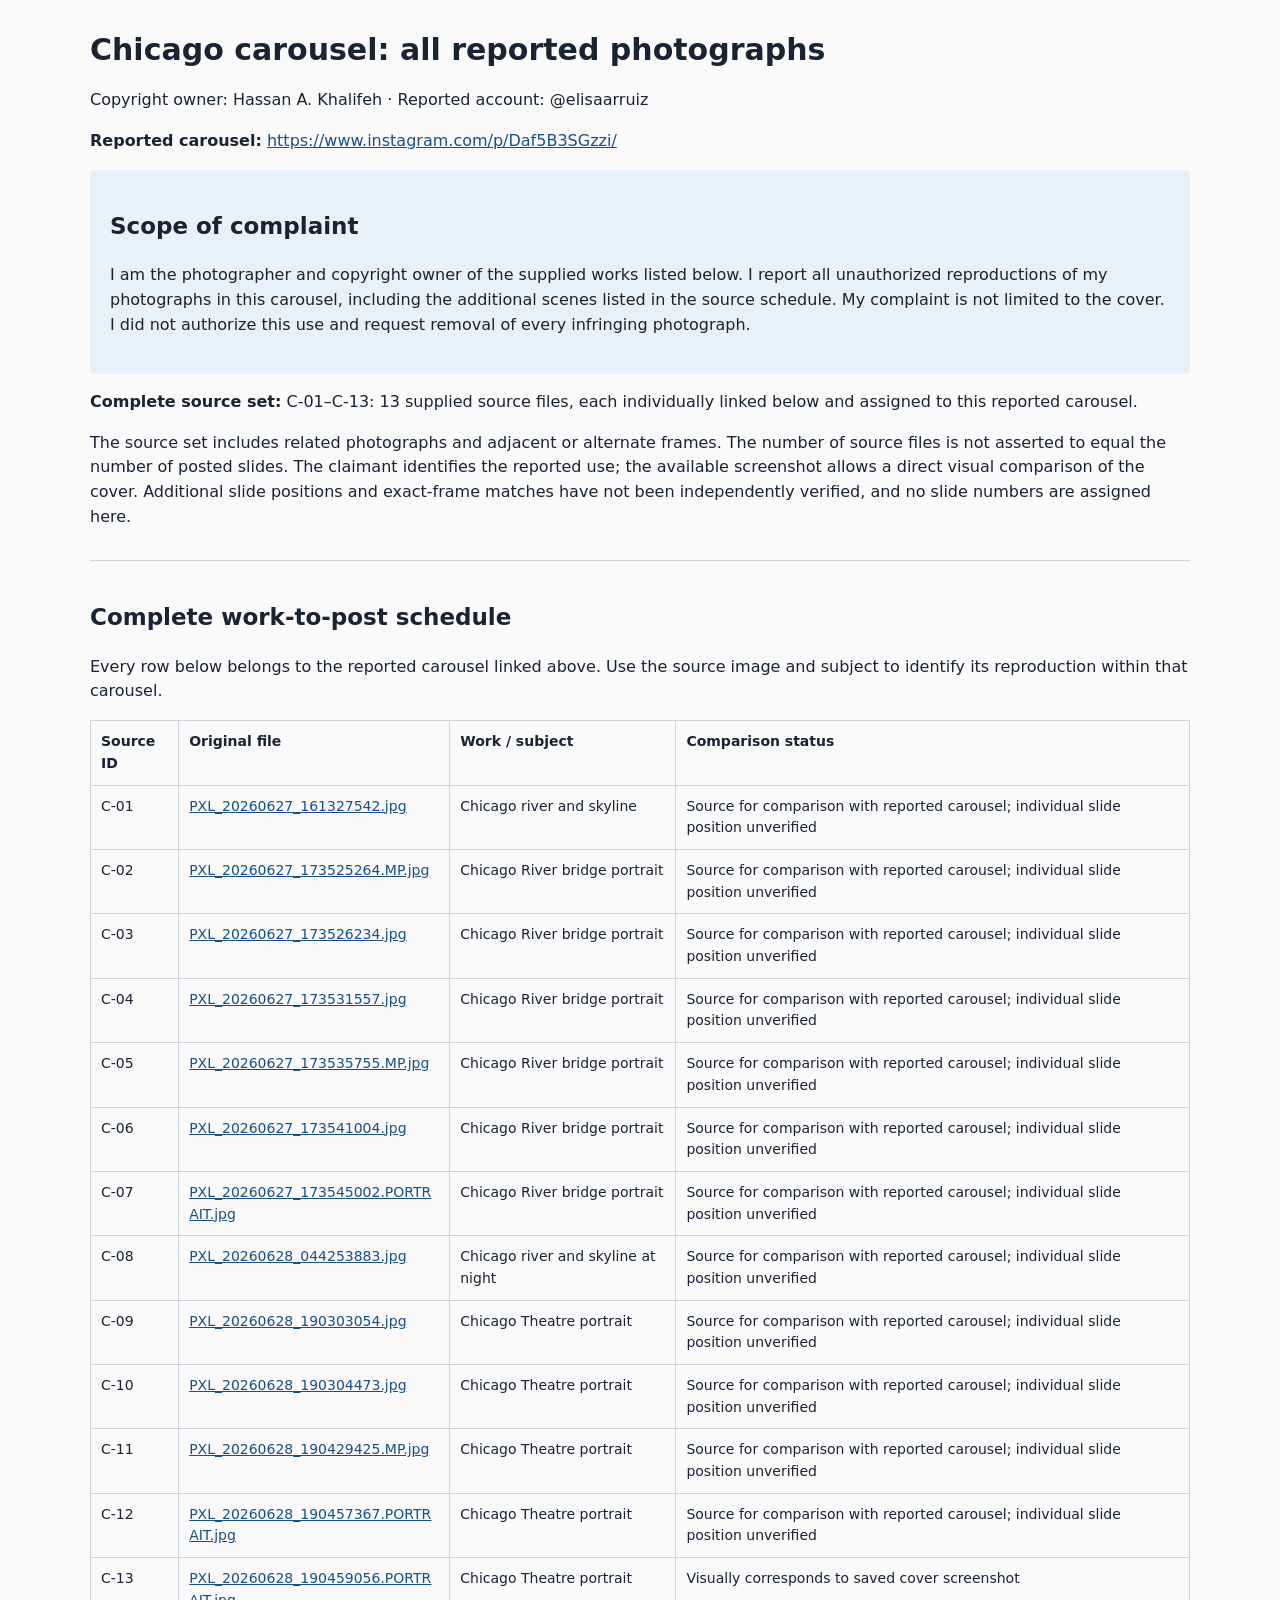
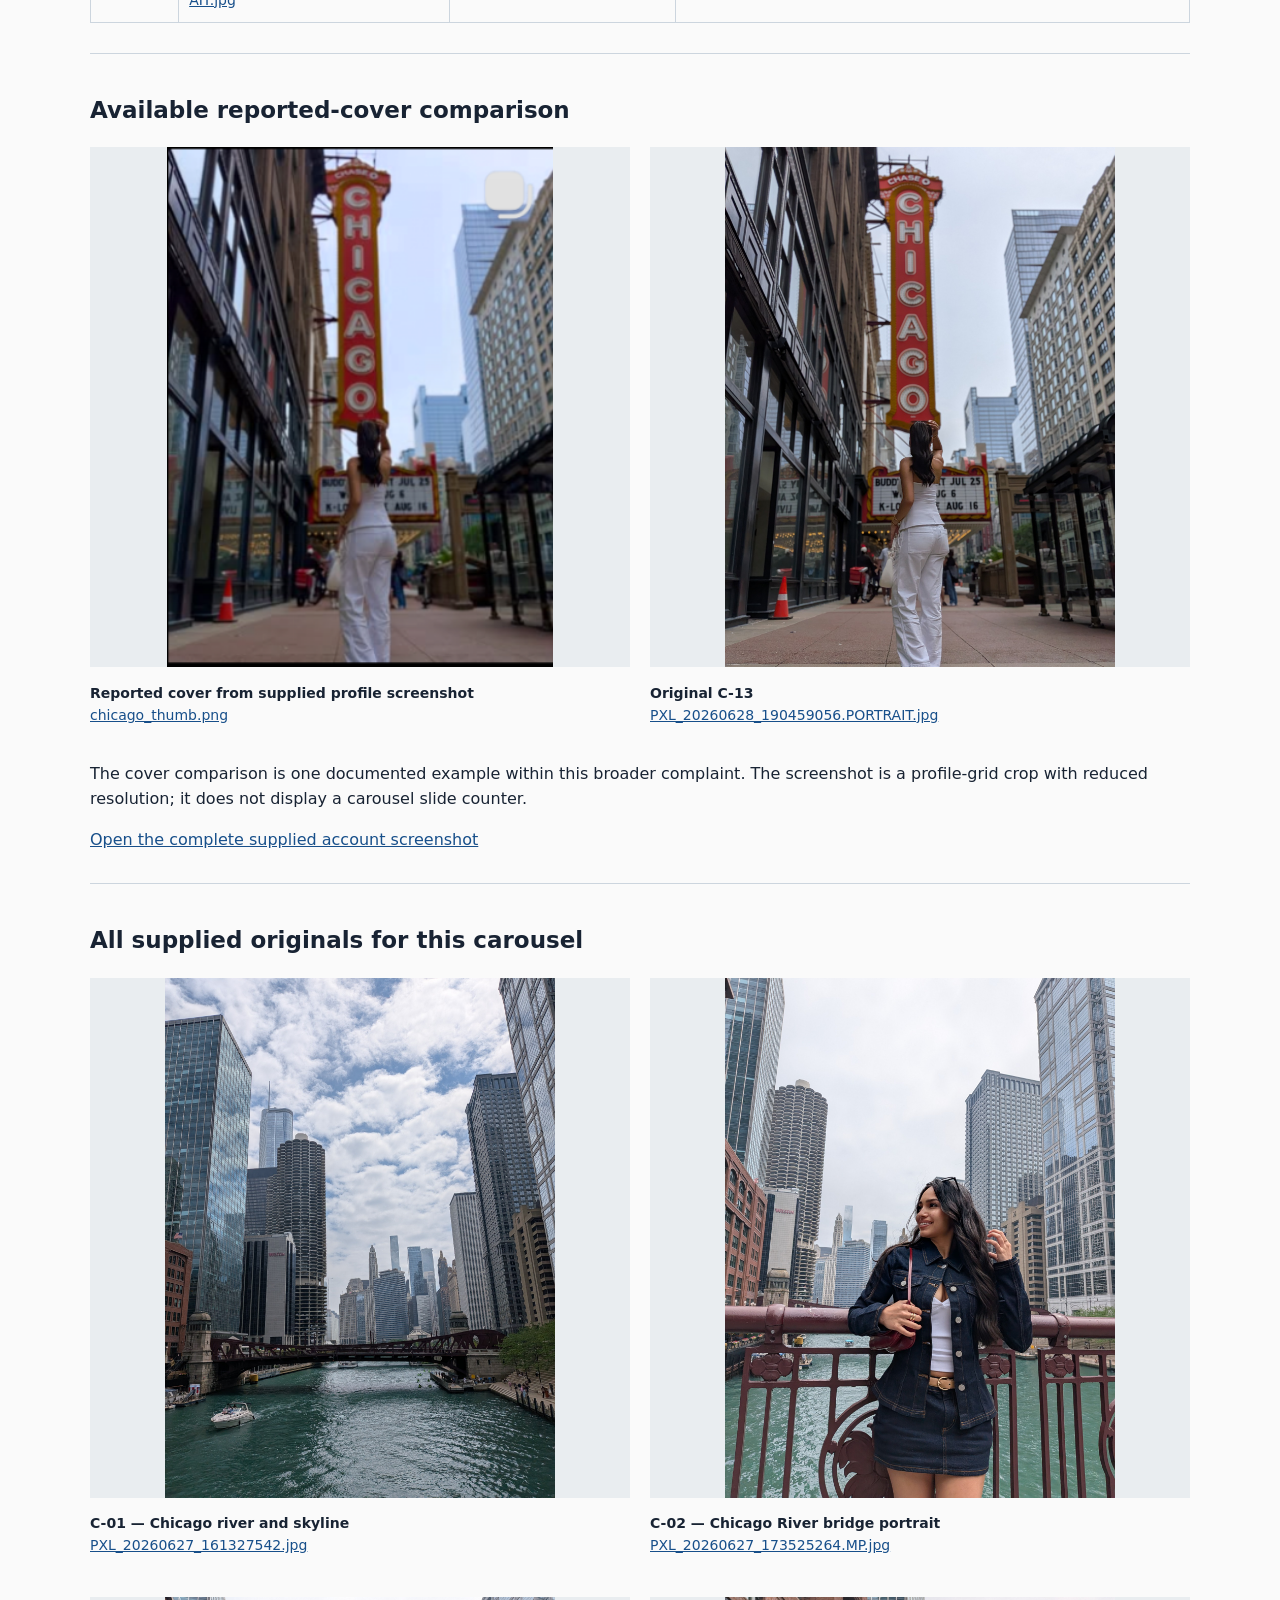
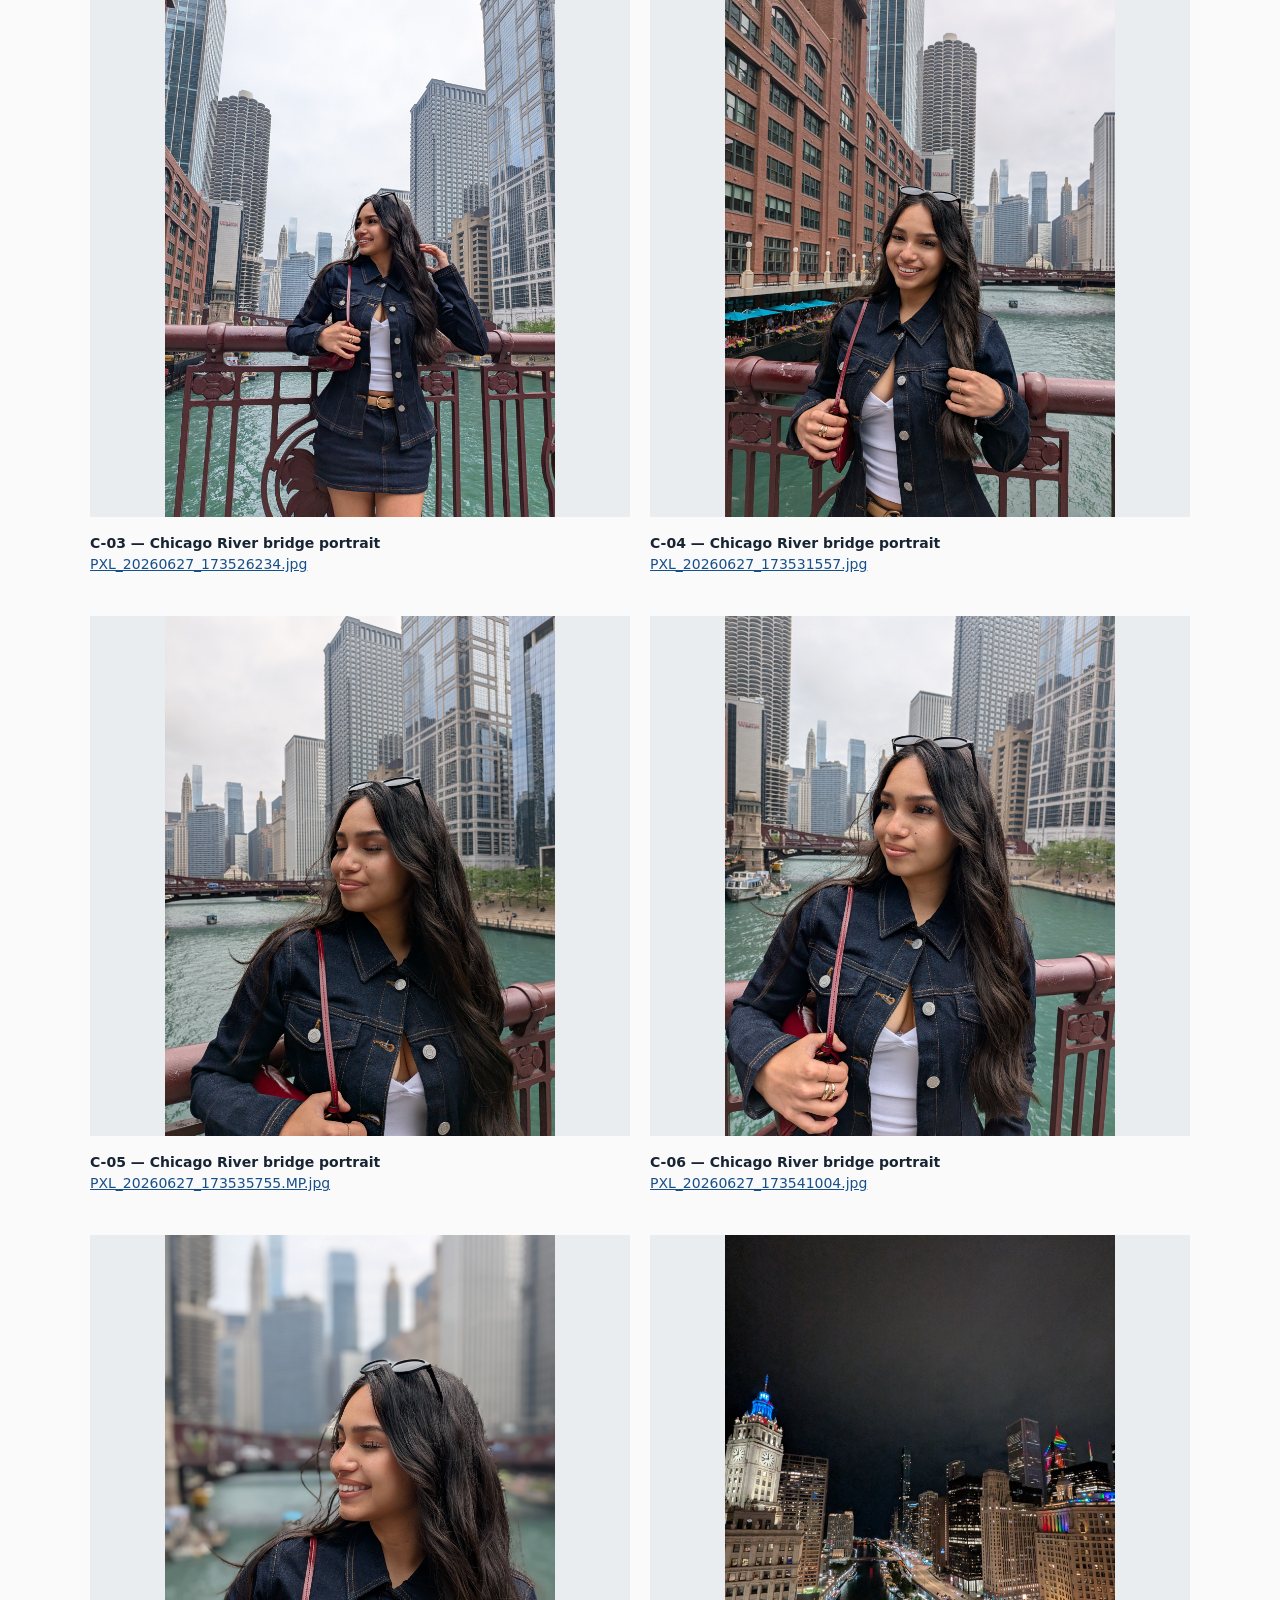
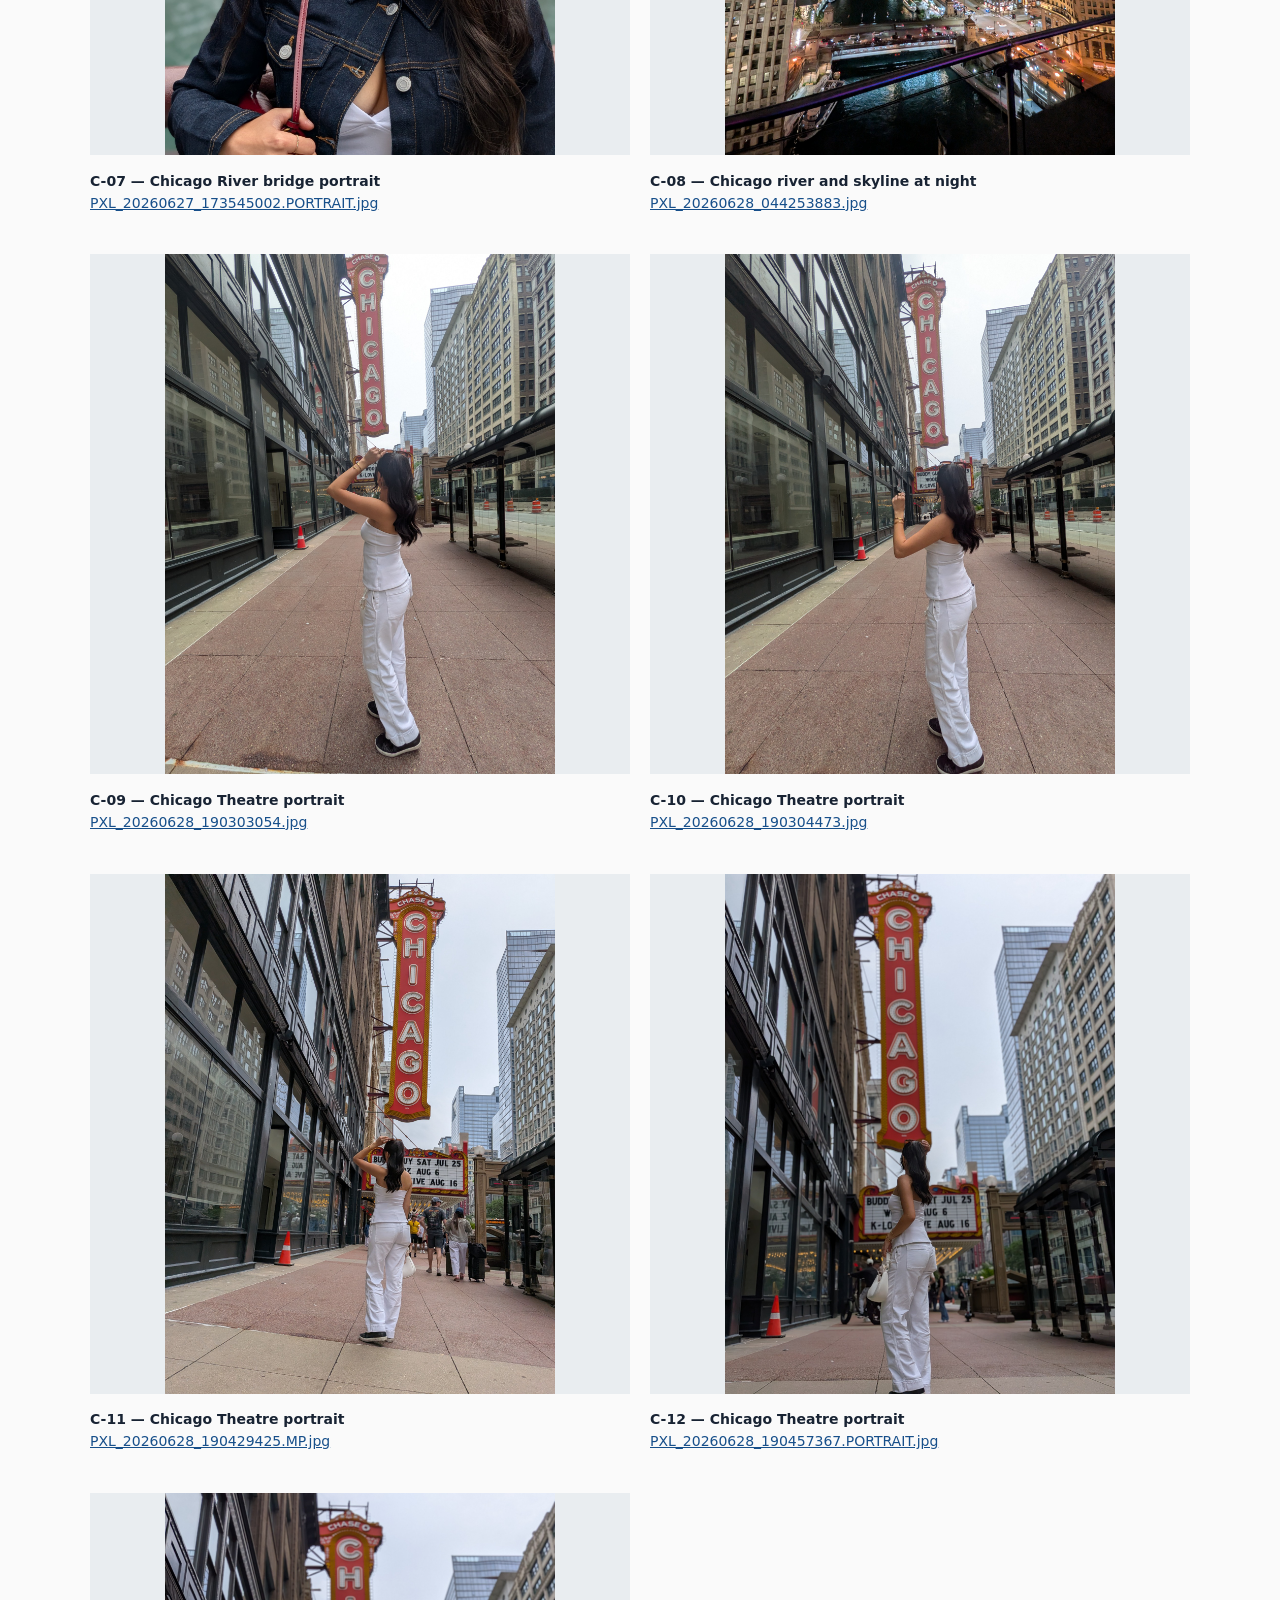
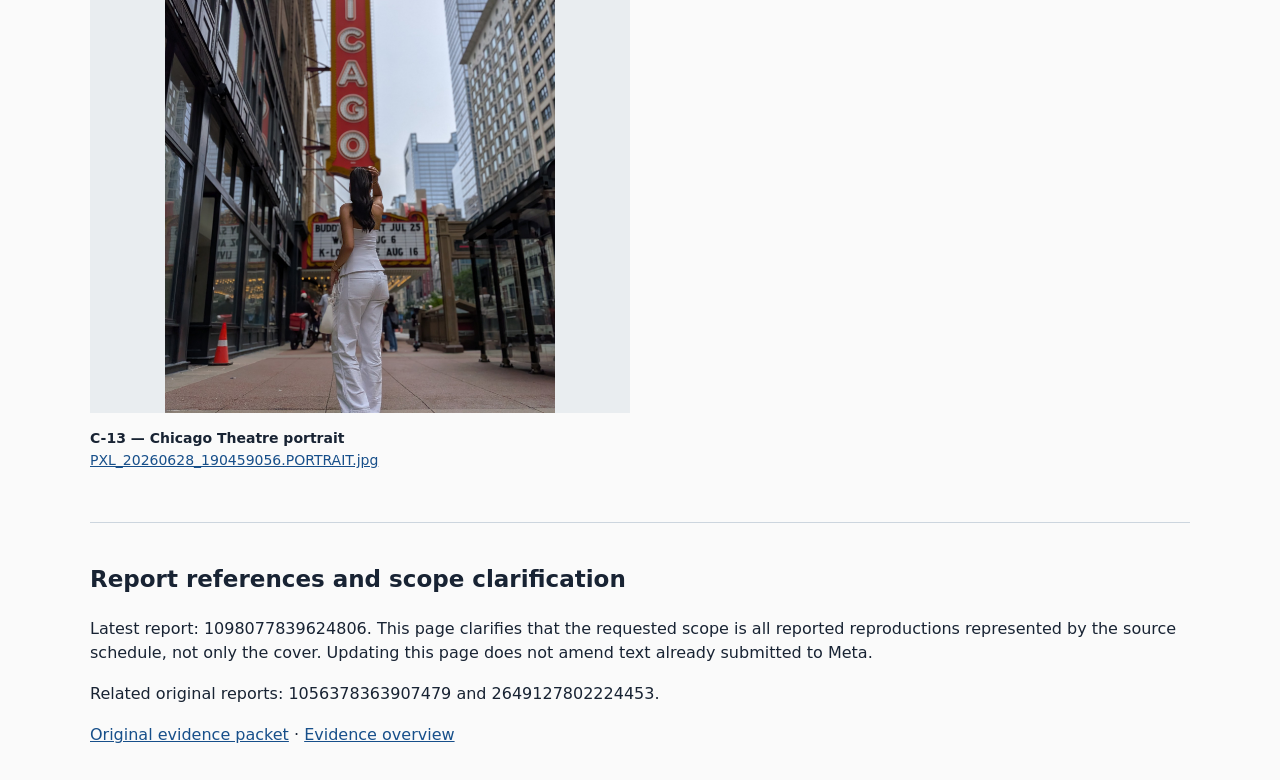
==== chicago-carousel-evidence.html @ 871fde9e "Clarify full carousel scope and list all 31 sources" ====
<!doctype html><html lang="en"><head><meta charset="utf-8"><meta name="viewport" content="width=device-width,initial-scale=1"><meta name="robots" content="noindex,nofollow,noarchive"><title>Chicago carousel — all reported photographs</title><style>body{max-width:1100px;margin:32px auto;padding:0 24px;font:16px/1.55 system-ui;color:#182333;background:#fafafa}h1{font-size:30px;line-height:1.2}h2{font-size:23px}section{margin-top:30px;padding-top:20px;border-top:1px solid #ccd5de}.pair,.gallery{display:grid;grid-template-columns:1fr 1fr;gap:20px}figure{margin:0;min-width:0}img{width:100%;height:520px;object-fit:contain;background:#e9edf0}figcaption{font-size:14px;overflow-wrap:anywhere;margin:8px 0 20px}a{color:#174f8a;overflow-wrap:anywhere}table{width:100%;border-collapse:collapse;font-size:14px}th,td{border:1px solid #ccd5de;padding:10px;text-align:left;vertical-align:top;overflow-wrap:anywhere}.scope{padding:20px;background:#e9f0f8}td:nth-child(2){max-width:310px}@media(max-width:650px){.pair,.gallery{grid-template-columns:1fr}img{height:auto}table{font-size:12px}th,td{padding:6px}}</style></head><body><h1>Chicago carousel: all reported photographs</h1><p>Copyright owner: Hassan A. Khalifeh · Reported account: @elisaarruiz</p><p><b>Reported carousel:</b> <a href="https://www.instagram.com/p/Daf5B3SGzzi/">https://www.instagram.com/p/Daf5B3SGzzi/</a></p><div class="scope"><h2>Scope of complaint</h2><p>I am the photographer and copyright owner of the supplied works listed below. I report all unauthorized reproductions of my photographs in this carousel, including the additional scenes listed in the source schedule. My complaint is not limited to the cover. I did not authorize this use and request removal of every infringing photograph.</p></div><p><b>Complete source set:</b> C-01–C-13: 13 supplied source files, each individually linked below and assigned to this reported carousel.</p><p>The source set includes related photographs and adjacent or alternate frames. The number of source files is not asserted to equal the number of posted slides. The claimant identifies the reported use; the available screenshot allows a direct visual comparison of the cover. Additional slide positions and exact-frame matches have not been independently verified, and no slide numbers are assigned here.</p><section><h2>Complete work-to-post schedule</h2><p>Every row below belongs to the reported carousel linked above. Use the source image and subject to identify its reproduction within that carousel.</p><table><thead><tr><th>Source ID</th><th>Original file</th><th>Work / subject</th><th>Comparison status</th></tr></thead><tbody><tr><td>C-01</td><td><a href="PXL_20260627_161327542.jpg">PXL_20260627_161327542.jpg</a></td><td>Chicago river and skyline</td><td>Source for comparison with reported carousel; individual slide position unverified</td></tr><tr><td>C-02</td><td><a href="PXL_20260627_173525264.MP.jpg">PXL_20260627_173525264.MP.jpg</a></td><td>Chicago River bridge portrait</td><td>Source for comparison with reported carousel; individual slide position unverified</td></tr><tr><td>C-03</td><td><a href="PXL_20260627_173526234.jpg">PXL_20260627_173526234.jpg</a></td><td>Chicago River bridge portrait</td><td>Source for comparison with reported carousel; individual slide position unverified</td></tr><tr><td>C-04</td><td><a href="PXL_20260627_173531557.jpg">PXL_20260627_173531557.jpg</a></td><td>Chicago River bridge portrait</td><td>Source for comparison with reported carousel; individual slide position unverified</td></tr><tr><td>C-05</td><td><a href="PXL_20260627_173535755.MP.jpg">PXL_20260627_173535755.MP.jpg</a></td><td>Chicago River bridge portrait</td><td>Source for comparison with reported carousel; individual slide position unverified</td></tr><tr><td>C-06</td><td><a href="PXL_20260627_173541004.jpg">PXL_20260627_173541004.jpg</a></td><td>Chicago River bridge portrait</td><td>Source for comparison with reported carousel; individual slide position unverified</td></tr><tr><td>C-07</td><td><a href="PXL_20260627_173545002.PORTRAIT.jpg">PXL_20260627_173545002.PORTRAIT.jpg</a></td><td>Chicago River bridge portrait</td><td>Source for comparison with reported carousel; individual slide position unverified</td></tr><tr><td>C-08</td><td><a href="PXL_20260628_044253883.jpg">PXL_20260628_044253883.jpg</a></td><td>Chicago river and skyline at night</td><td>Source for comparison with reported carousel; individual slide position unverified</td></tr><tr><td>C-09</td><td><a href="PXL_20260628_190303054.jpg">PXL_20260628_190303054.jpg</a></td><td>Chicago Theatre portrait</td><td>Source for comparison with reported carousel; individual slide position unverified</td></tr><tr><td>C-10</td><td><a href="PXL_20260628_190304473.jpg">PXL_20260628_190304473.jpg</a></td><td>Chicago Theatre portrait</td><td>Source for comparison with reported carousel; individual slide position unverified</td></tr><tr><td>C-11</td><td><a href="PXL_20260628_190429425.MP.jpg">PXL_20260628_190429425.MP.jpg</a></td><td>Chicago Theatre portrait</td><td>Source for comparison with reported carousel; individual slide position unverified</td></tr><tr><td>C-12</td><td><a href="PXL_20260628_190457367.PORTRAIT.jpg">PXL_20260628_190457367.PORTRAIT.jpg</a></td><td>Chicago Theatre portrait</td><td>Source for comparison with reported carousel; individual slide position unverified</td></tr><tr><td>C-13</td><td><a href="PXL_20260628_190459056.PORTRAIT.jpg">PXL_20260628_190459056.PORTRAIT.jpg</a></td><td>Chicago Theatre portrait</td><td>Visually corresponds to saved cover screenshot</td></tr></tbody></table></section><section><h2>Available reported-cover comparison</h2><div class="pair"><figure><a href="chicago_thumb.png"><img src="chicago_thumb.png" alt="Reported cover from supplied profile screenshot"></a><figcaption><b>Reported cover from supplied profile screenshot</b><br><a href="chicago_thumb.png">chicago_thumb.png</a></figcaption></figure><figure><a href="PXL_20260628_190459056.PORTRAIT.jpg"><img src="PXL_20260628_190459056.PORTRAIT.jpg" alt="Original C-13"></a><figcaption><b>Original C-13</b><br><a href="PXL_20260628_190459056.PORTRAIT.jpg">PXL_20260628_190459056.PORTRAIT.jpg</a></figcaption></figure></div><p>The cover comparison is one documented example within this broader complaint. The screenshot is a profile-grid crop with reduced resolution; it does not display a carousel slide counter.</p><p><a href="account.png">Open the complete supplied account screenshot</a></p></section><section><h2>All supplied originals for this carousel</h2><div class="gallery"><figure><a href="PXL_20260627_161327542.jpg"><img src="PXL_20260627_161327542.jpg" alt="C-01 — Chicago river and skyline"></a><figcaption><b>C-01 — Chicago river and skyline</b><br><a href="PXL_20260627_161327542.jpg">PXL_20260627_161327542.jpg</a></figcaption></figure><figure><a href="PXL_20260627_173525264.MP.jpg"><img src="PXL_20260627_173525264.MP.jpg" alt="C-02 — Chicago River bridge portrait"></a><figcaption><b>C-02 — Chicago River bridge portrait</b><br><a href="PXL_20260627_173525264.MP.jpg">PXL_20260627_173525264.MP.jpg</a></figcaption></figure><figure><a href="PXL_20260627_173526234.jpg"><img src="PXL_20260627_173526234.jpg" alt="C-03 — Chicago River bridge portrait"></a><figcaption><b>C-03 — Chicago River bridge portrait</b><br><a href="PXL_20260627_173526234.jpg">PXL_20260627_173526234.jpg</a></figcaption></figure><figure><a href="PXL_20260627_173531557.jpg"><img src="PXL_20260627_173531557.jpg" alt="C-04 — Chicago River bridge portrait"></a><figcaption><b>C-04 — Chicago River bridge portrait</b><br><a href="PXL_20260627_173531557.jpg">PXL_20260627_173531557.jpg</a></figcaption></figure><figure><a href="PXL_20260627_173535755.MP.jpg"><img src="PXL_20260627_173535755.MP.jpg" alt="C-05 — Chicago River bridge portrait"></a><figcaption><b>C-05 — Chicago River bridge portrait</b><br><a href="PXL_20260627_173535755.MP.jpg">PXL_20260627_173535755.MP.jpg</a></figcaption></figure><figure><a href="PXL_20260627_173541004.jpg"><img src="PXL_20260627_173541004.jpg" alt="C-06 — Chicago River bridge portrait"></a><figcaption><b>C-06 — Chicago River bridge portrait</b><br><a href="PXL_20260627_173541004.jpg">PXL_20260627_173541004.jpg</a></figcaption></figure><figure><a href="PXL_20260627_173545002.PORTRAIT.jpg"><img src="PXL_20260627_173545002.PORTRAIT.jpg" alt="C-07 — Chicago River bridge portrait"></a><figcaption><b>C-07 — Chicago River bridge portrait</b><br><a href="PXL_20260627_173545002.PORTRAIT.jpg">PXL_20260627_173545002.PORTRAIT.jpg</a></figcaption></figure><figure><a href="PXL_20260628_044253883.jpg"><img src="PXL_20260628_044253883.jpg" alt="C-08 — Chicago river and skyline at night"></a><figcaption><b>C-08 — Chicago river and skyline at night</b><br><a href="PXL_20260628_044253883.jpg">PXL_20260628_044253883.jpg</a></figcaption></figure><figure><a href="PXL_20260628_190303054.jpg"><img src="PXL_20260628_190303054.jpg" alt="C-09 — Chicago Theatre portrait"></a><figcaption><b>C-09 — Chicago Theatre portrait</b><br><a href="PXL_20260628_190303054.jpg">PXL_20260628_190303054.jpg</a></figcaption></figure><figure><a href="PXL_20260628_190304473.jpg"><img src="PXL_20260628_190304473.jpg" alt="C-10 — Chicago Theatre portrait"></a><figcaption><b>C-10 — Chicago Theatre portrait</b><br><a href="PXL_20260628_190304473.jpg">PXL_20260628_190304473.jpg</a></figcaption></figure><figure><a href="PXL_20260628_190429425.MP.jpg"><img src="PXL_20260628_190429425.MP.jpg" alt="C-11 — Chicago Theatre portrait"></a><figcaption><b>C-11 — Chicago Theatre portrait</b><br><a href="PXL_20260628_190429425.MP.jpg">PXL_20260628_190429425.MP.jpg</a></figcaption></figure><figure><a href="PXL_20260628_190457367.PORTRAIT.jpg"><img src="PXL_20260628_190457367.PORTRAIT.jpg" alt="C-12 — Chicago Theatre portrait"></a><figcaption><b>C-12 — Chicago Theatre portrait</b><br><a href="PXL_20260628_190457367.PORTRAIT.jpg">PXL_20260628_190457367.PORTRAIT.jpg</a></figcaption></figure><figure><a href="PXL_20260628_190459056.PORTRAIT.jpg"><img src="PXL_20260628_190459056.PORTRAIT.jpg" alt="C-13 — Chicago Theatre portrait"></a><figcaption><b>C-13 — Chicago Theatre portrait</b><br><a href="PXL_20260628_190459056.PORTRAIT.jpg">PXL_20260628_190459056.PORTRAIT.jpg</a></figcaption></figure></div></section><section><h2>Report references and scope clarification</h2><p>Latest report: 1098077839624806. This page clarifies that the requested scope is all reported reproductions represented by the source schedule, not only the cover. Updating this page does not amend text already submitted to Meta.</p><p>Related original reports: 1056378363907479 and 2649127802224453.</p><p><a href="Meta_Copyright_Supplemental_Evidence_Packet_1056378363907479.pdf">Original evidence packet</a> · <a href="index.html">Evidence overview</a></p></section></body></html>
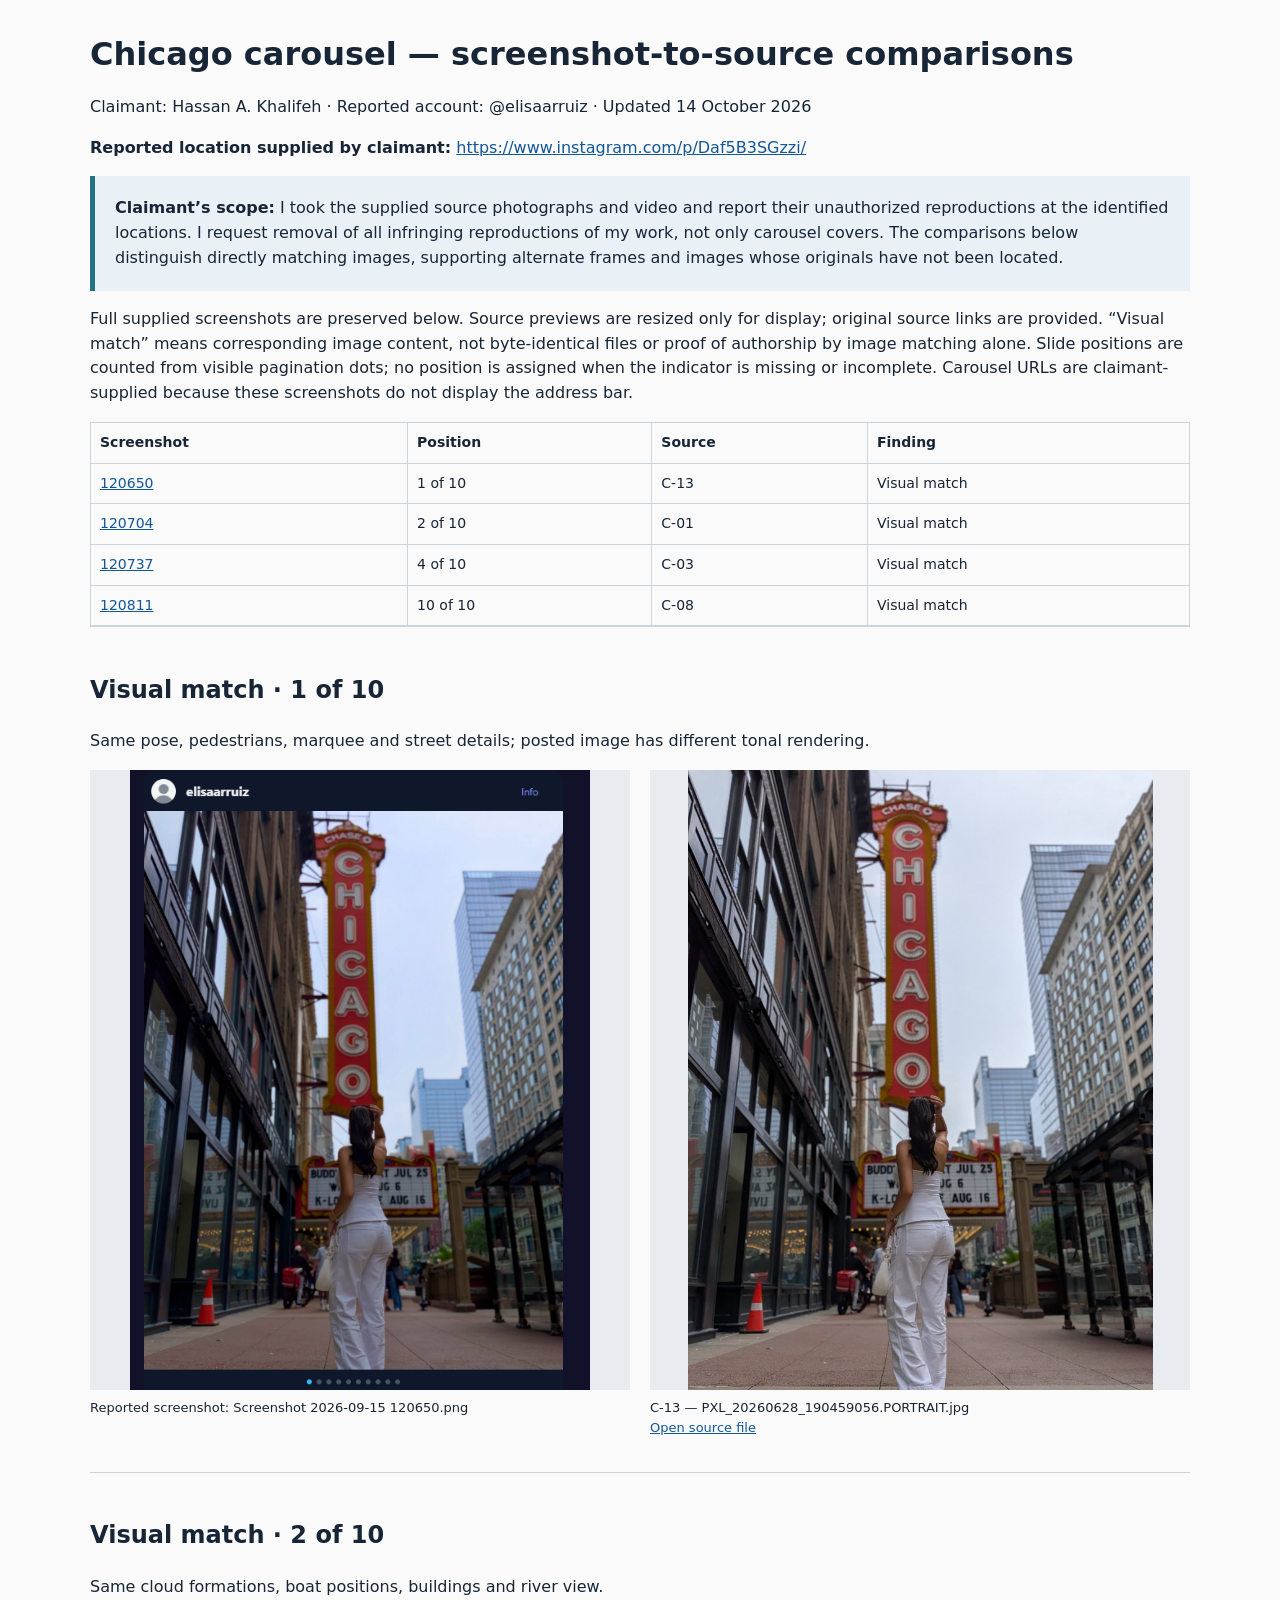
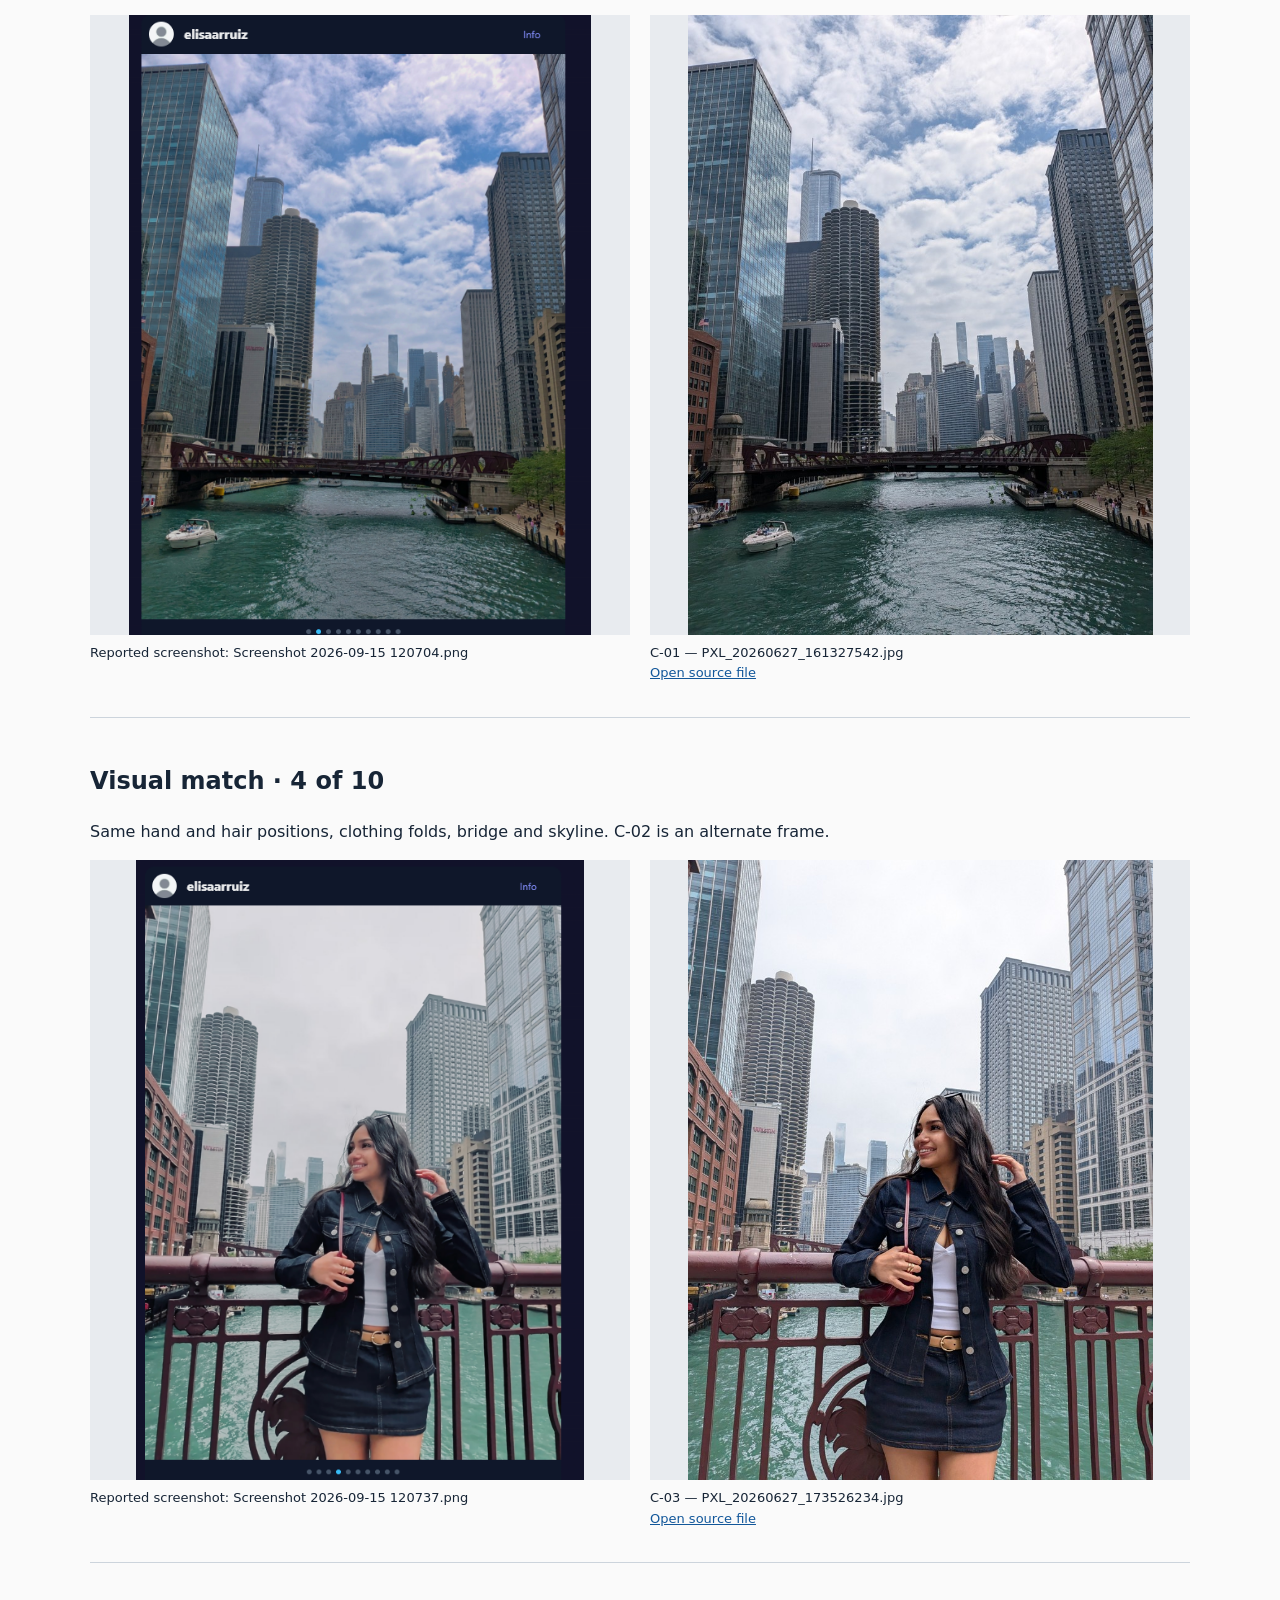
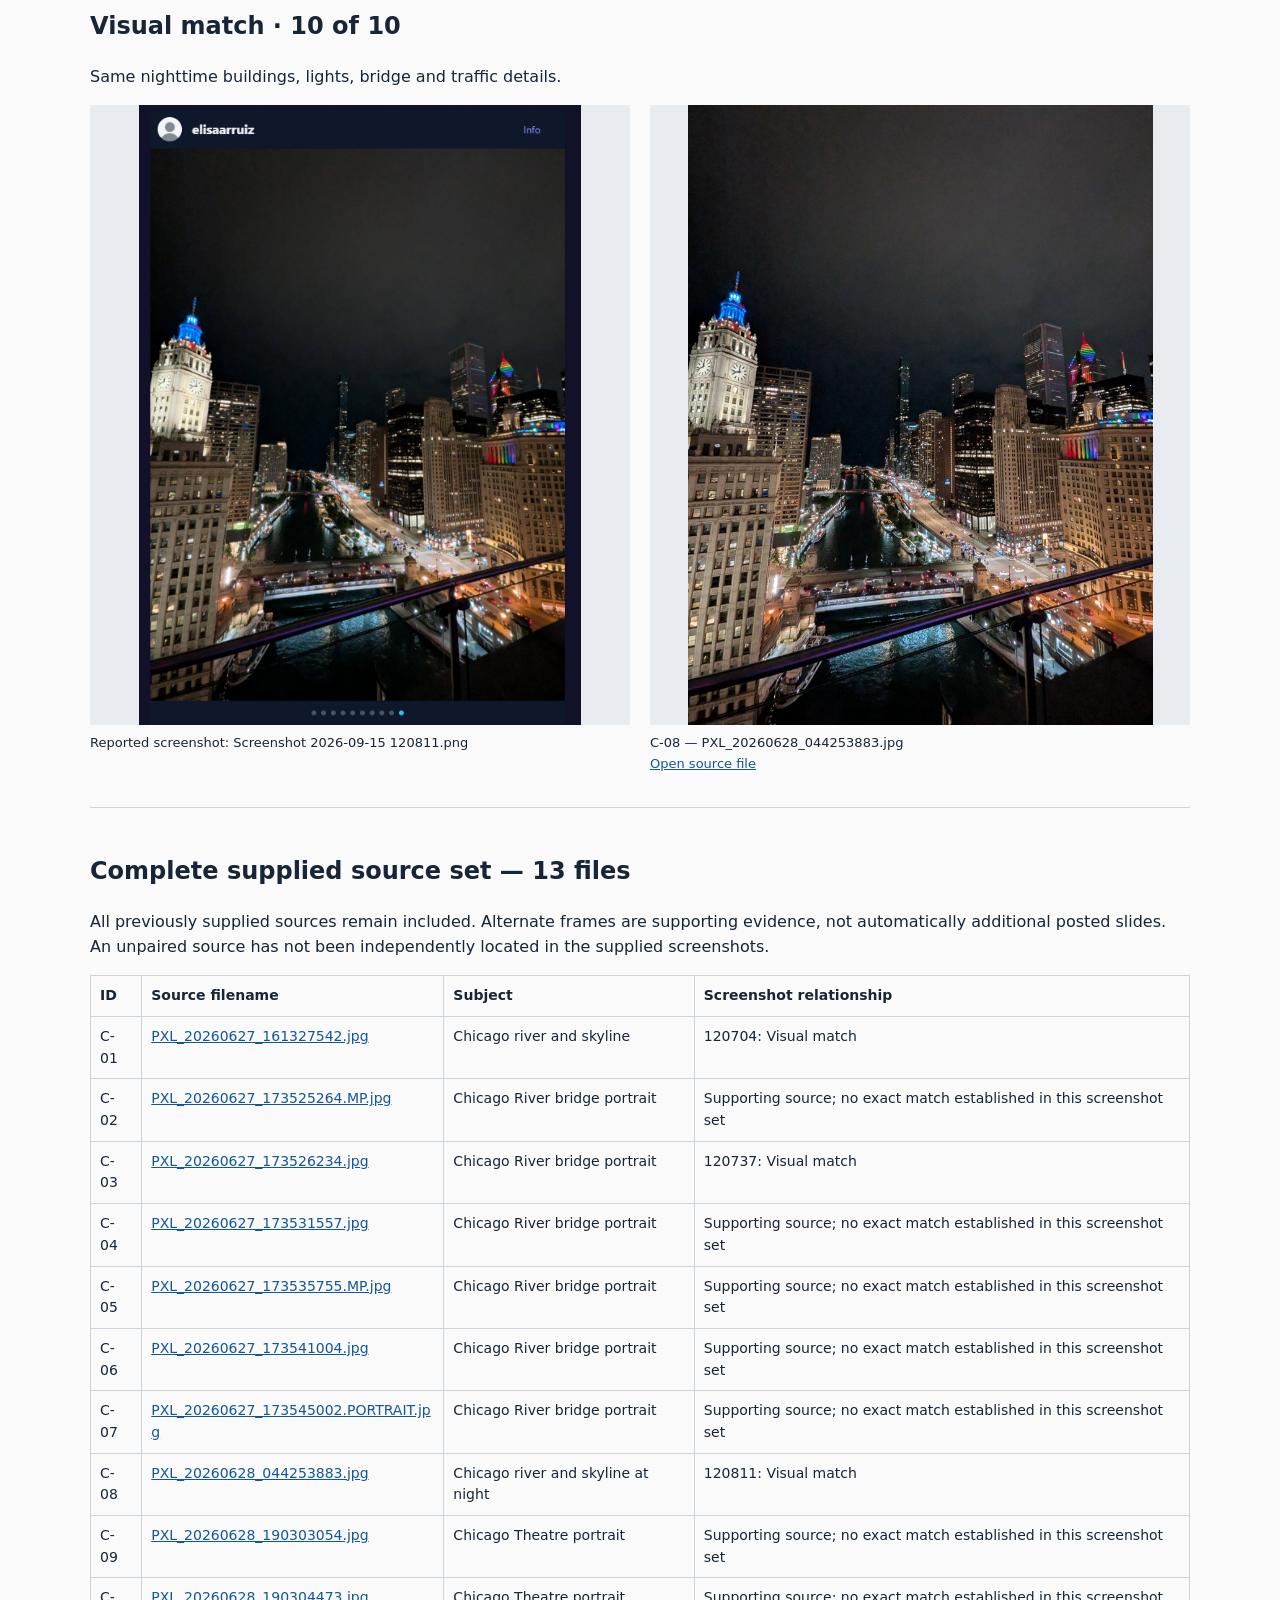
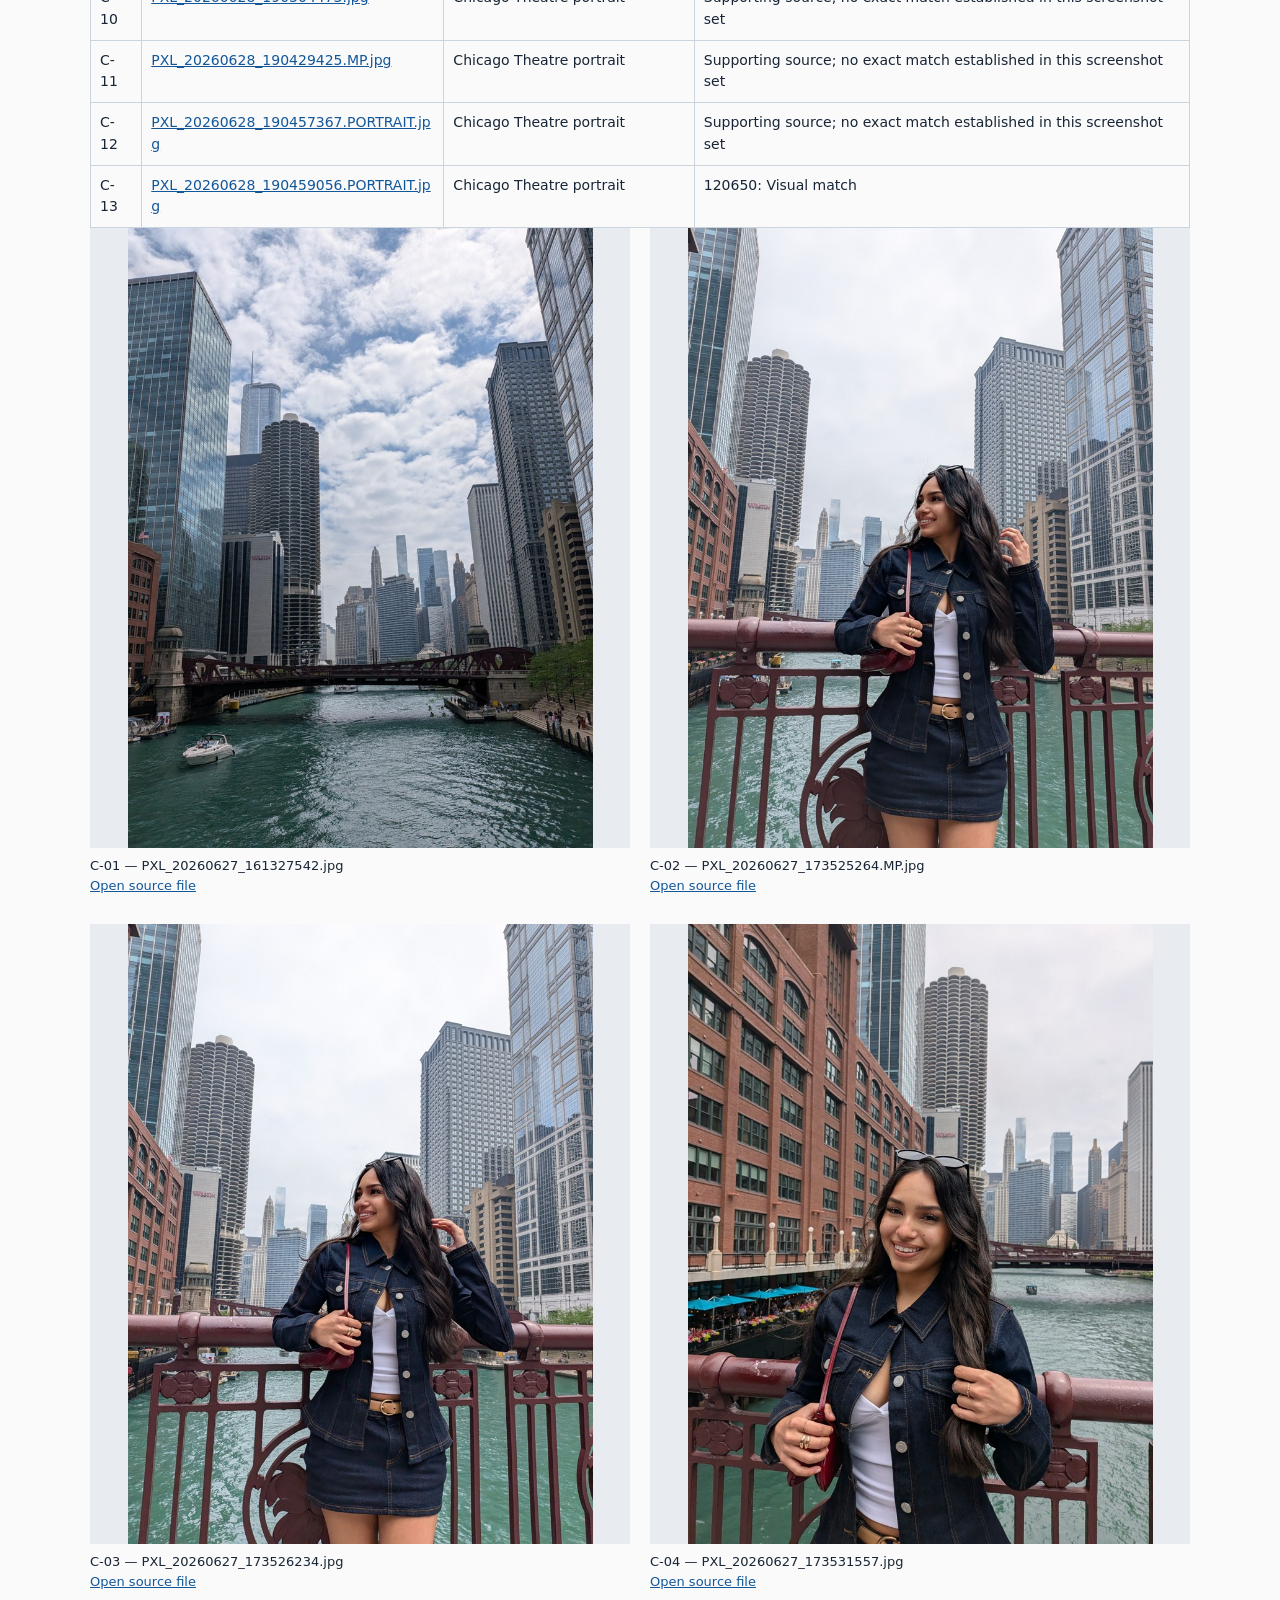
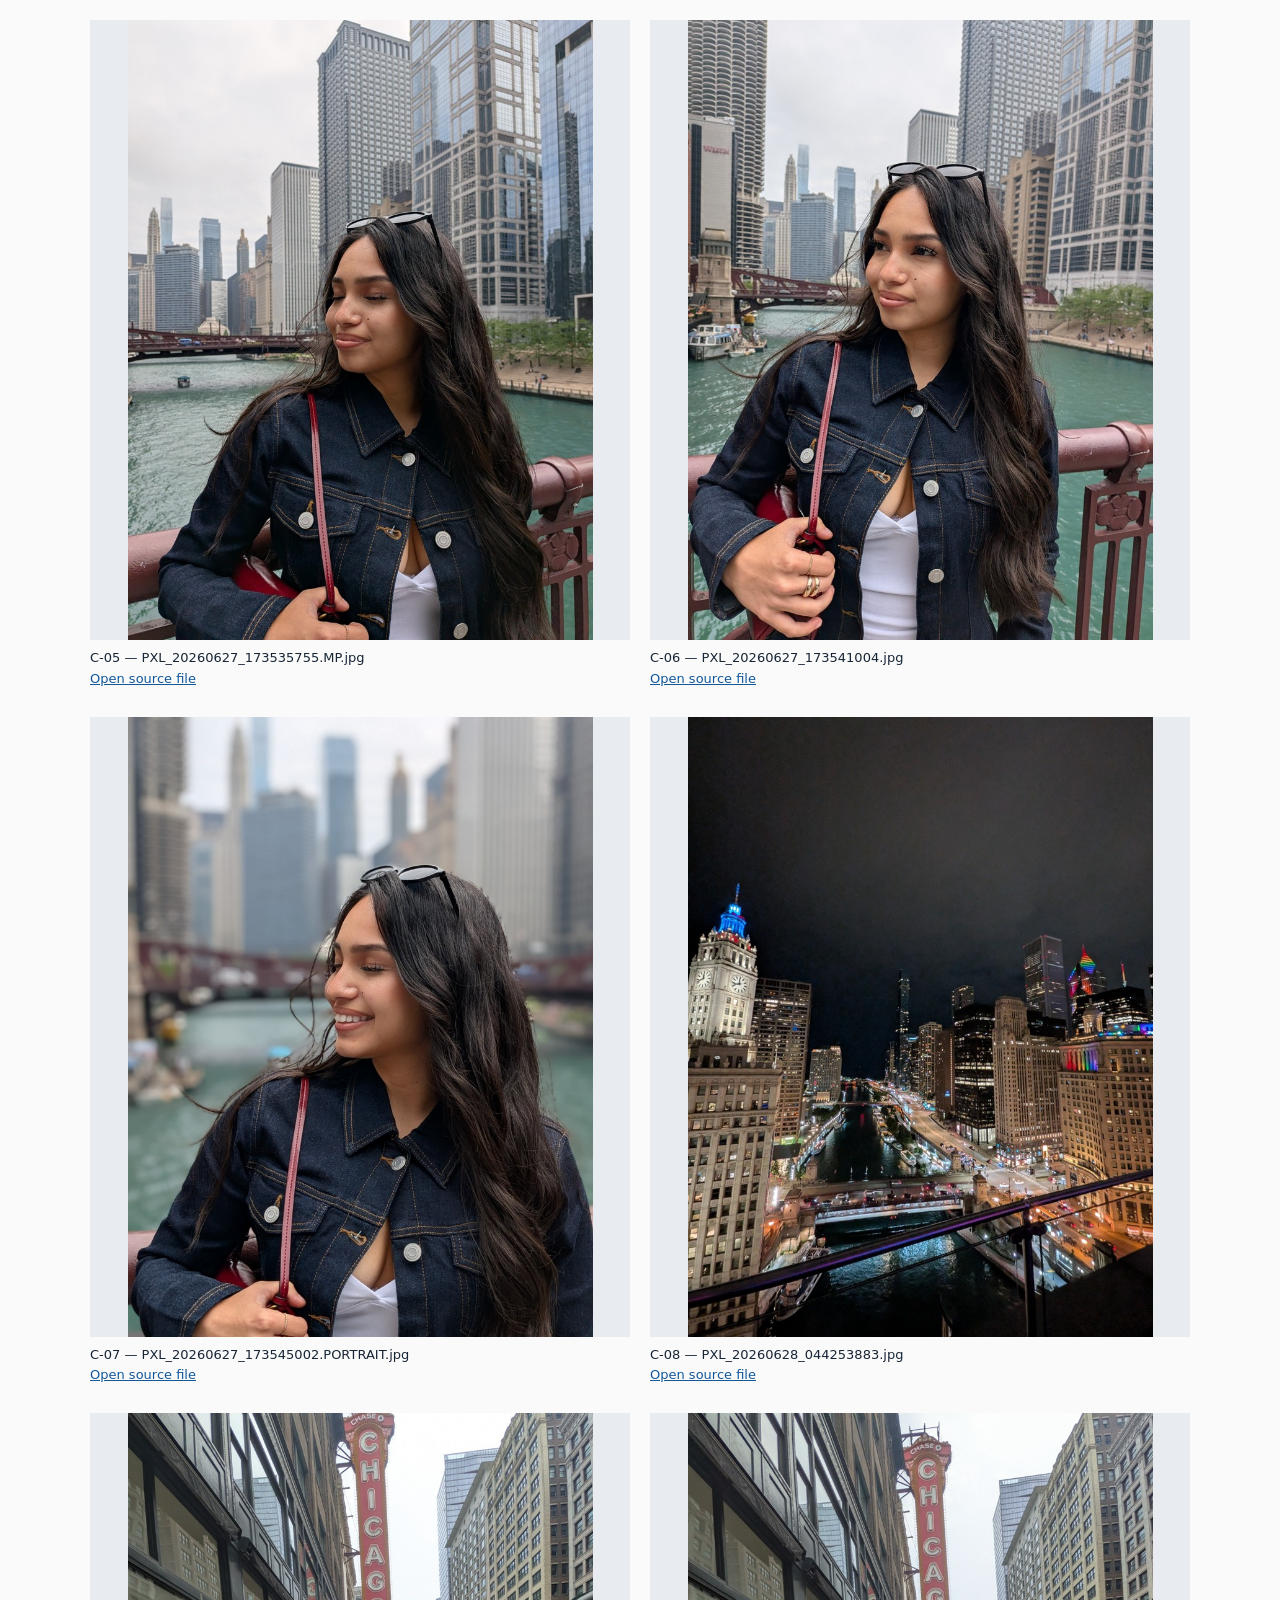
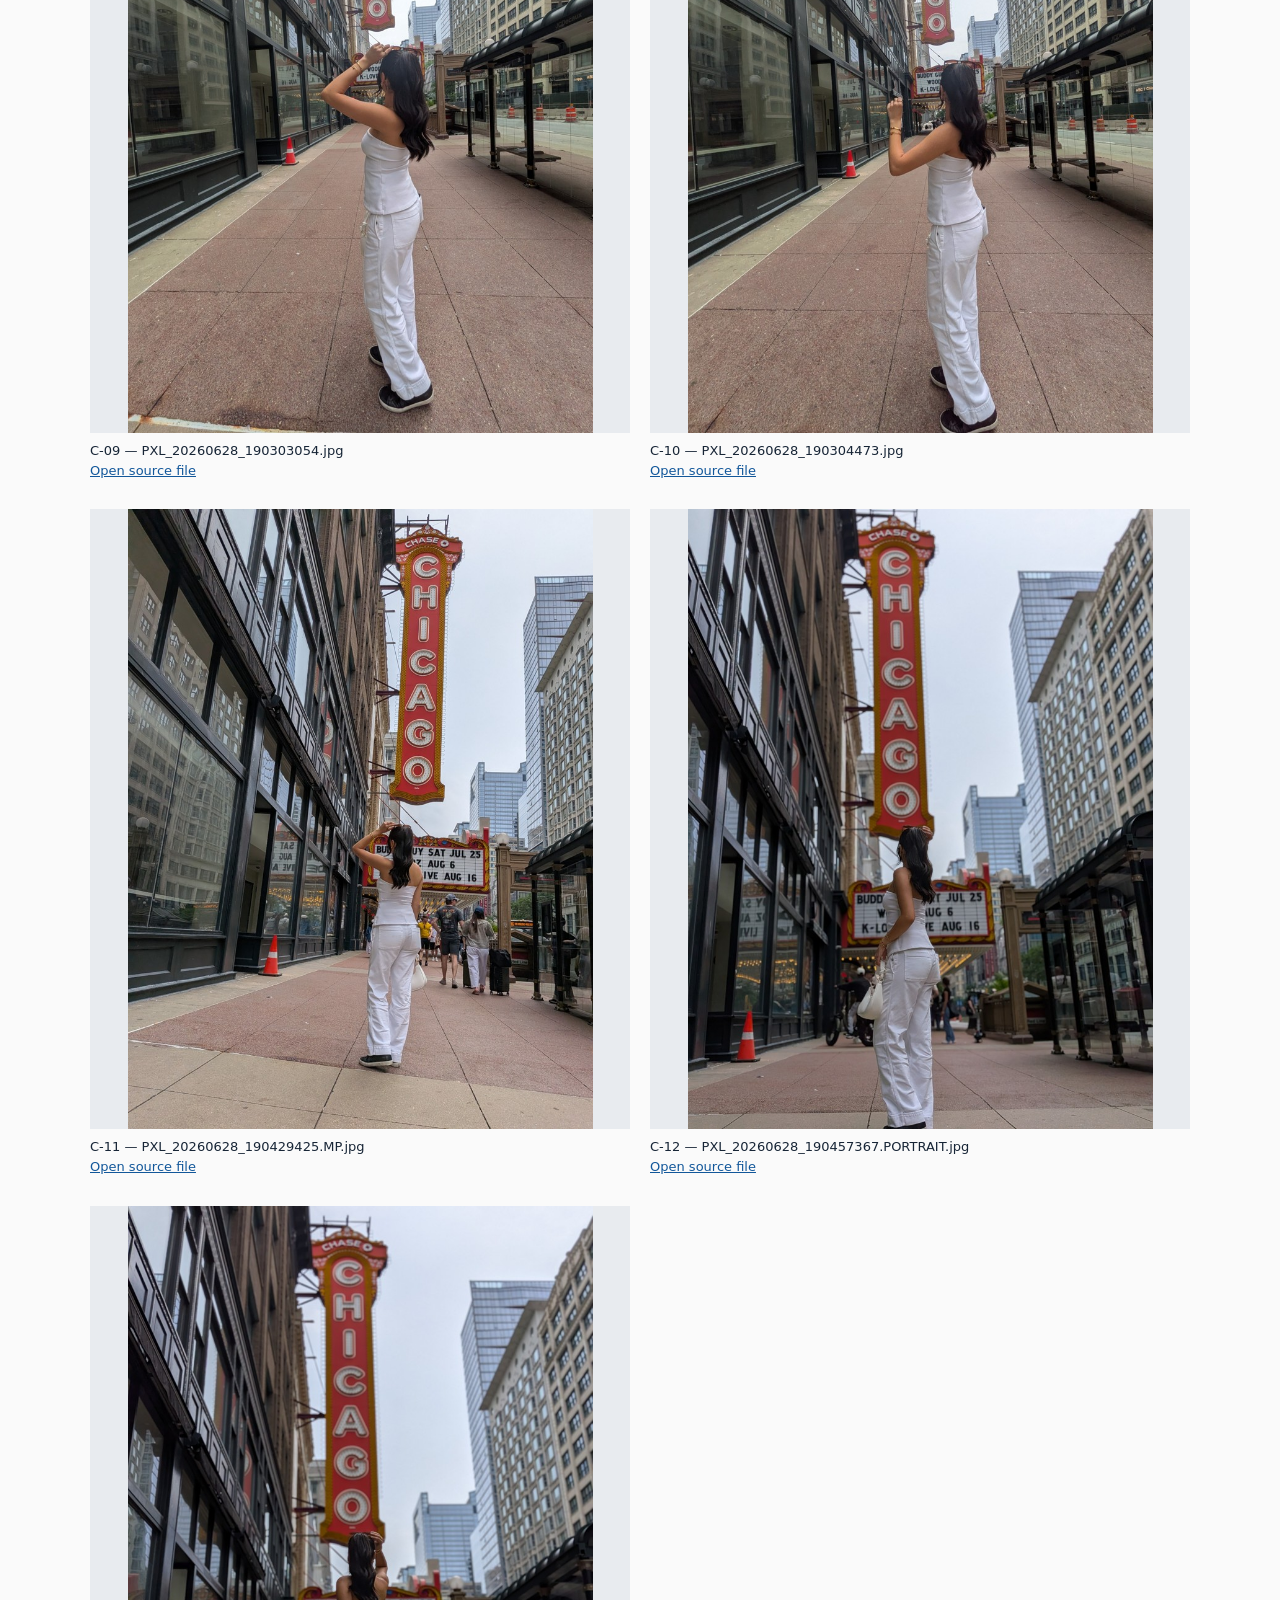
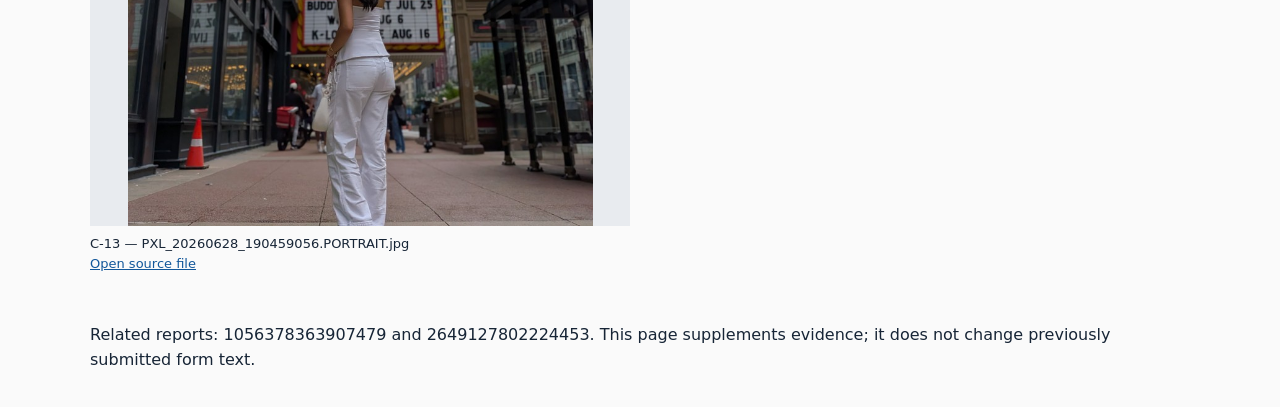
==== commit 9fab5d05: "Add screenshot-to-source comparisons and distinguish exact matches from alternate frames" ====
--- a/chicago-carousel-evidence.html
+++ b/chicago-carousel-evidence.html
@@ -1 +1 @@
-<!doctype html><html lang="en"><head><meta charset="utf-8"><meta name="viewport" content="width=device-width,initial-scale=1"><meta name="robots" content="noindex,nofollow,noarchive"><title>Chicago carousel — all reported photographs</title><style>body{max-width:1100px;margin:32px auto;padding:0 24px;font:16px/1.55 system-ui;color:#182333;background:#fafafa}h1{font-size:30px;line-height:1.2}h2{font-size:23px}section{margin-top:30px;padding-top:20px;border-top:1px solid #ccd5de}.pair,.gallery{display:grid;grid-template-columns:1fr 1fr;gap:20px}figure{margin:0;min-width:0}img{width:100%;height:520px;object-fit:contain;background:#e9edf0}figcaption{font-size:14px;overflow-wrap:anywhere;margin:8px 0 20px}a{color:#174f8a;overflow-wrap:anywhere}table{width:100%;border-collapse:collapse;font-size:14px}th,td{border:1px solid #ccd5de;padding:10px;text-align:left;vertical-align:top;overflow-wrap:anywhere}.scope{padding:20px;background:#e9f0f8}td:nth-child(2){max-width:310px}@media(max-width:650px){.pair,.gallery{grid-template-columns:1fr}img{height:auto}table{font-size:12px}th,td{padding:6px}}</style></head><body><h1>Chicago carousel: all reported photographs</h1><p>Copyright owner: Hassan A. Khalifeh · Reported account: @elisaarruiz</p><p><b>Reported carousel:</b> <a href="https://www.instagram.com/p/Daf5B3SGzzi/">https://www.instagram.com/p/Daf5B3SGzzi/</a></p><div class="scope"><h2>Scope of complaint</h2><p>I am the photographer and copyright owner of the supplied works listed below. I report all unauthorized reproductions of my photographs in this carousel, including the additional scenes listed in the source schedule. My complaint is not limited to the cover. I did not authorize this use and request removal of every infringing photograph.</p></div><p><b>Complete source set:</b> C-01–C-13: 13 supplied source files, each individually linked below and assigned to this reported carousel.</p><p>The source set includes related photographs and adjacent or alternate frames. The number of source files is not asserted to equal the number of posted slides. The claimant identifies the reported use; the available screenshot allows a direct visual comparison of the cover. Additional slide positions and exact-frame matches have not been independently verified, and no slide numbers are assigned here.</p><section><h2>Complete work-to-post schedule</h2><p>Every row below belongs to the reported carousel linked above. Use the source image and subject to identify its reproduction within that carousel.</p><table><thead><tr><th>Source ID</th><th>Original file</th><th>Work / subject</th><th>Comparison status</th></tr></thead><tbody><tr><td>C-01</td><td><a href="PXL_20260627_161327542.jpg">PXL_20260627_161327542.jpg</a></td><td>Chicago river and skyline</td><td>Source for comparison with reported carousel; individual slide position unverified</td></tr><tr><td>C-02</td><td><a href="PXL_20260627_173525264.MP.jpg">PXL_20260627_173525264.MP.jpg</a></td><td>Chicago River bridge portrait</td><td>Source for comparison with reported carousel; individual slide position unverified</td></tr><tr><td>C-03</td><td><a href="PXL_20260627_173526234.jpg">PXL_20260627_173526234.jpg</a></td><td>Chicago River bridge portrait</td><td>Source for comparison with reported carousel; individual slide position unverified</td></tr><tr><td>C-04</td><td><a href="PXL_20260627_173531557.jpg">PXL_20260627_173531557.jpg</a></td><td>Chicago River bridge portrait</td><td>Source for comparison with reported carousel; individual slide position unverified</td></tr><tr><td>C-05</td><td><a href="PXL_20260627_173535755.MP.jpg">PXL_20260627_173535755.MP.jpg</a></td><td>Chicago River bridge portrait</td><td>Source for comparison with reported carousel; individual slide position unverified</td></tr><tr><td>C-06</td><td><a href="PXL_20260627_173541004.jpg">PXL_20260627_173541004.jpg</a></td><td>Chicago River bridge portrait</td><td>Source for comparison with reported carousel; individual slide position unverified</td></tr><tr><td>C-07</td><td><a href="PXL_20260627_173545002.PORTRAIT.jpg">PXL_20260627_173545002.PORTRAIT.jpg</a></td><td>Chicago River bridge portrait</td><td>Source for comparison with reported carousel; individual slide position unverified</td></tr><tr><td>C-08</td><td><a href="PXL_20260628_044253883.jpg">PXL_20260628_044253883.jpg</a></td><td>Chicago river and skyline at night</td><td>Source for comparison with reported carousel; individual slide position unverified</td></tr><tr><td>C-09</td><td><a href="PXL_20260628_190303054.jpg">PXL_20260628_190303054.jpg</a></td><td>Chicago Theatre portrait</td><td>Source for comparison with reported carousel; individual slide position unverified</td></tr><tr><td>C-10</td><td><a href="PXL_20260628_190304473.jpg">PXL_20260628_190304473.jpg</a></td><td>Chicago Theatre portrait</td><td>Source for comparison with reported carousel; individual slide position unverified</td></tr><tr><td>C-11</td><td><a href="PXL_20260628_190429425.MP.jpg">PXL_20260628_190429425.MP.jpg</a></td><td>Chicago Theatre portrait</td><td>Source for comparison with reported carousel; individual slide position unverified</td></tr><tr><td>C-12</td><td><a href="PXL_20260628_190457367.PORTRAIT.jpg">PXL_20260628_190457367.PORTRAIT.jpg</a></td><td>Chicago Theatre portrait</td><td>Source for comparison with reported carousel; individual slide position unverified</td></tr><tr><td>C-13</td><td><a href="PXL_20260628_190459056.PORTRAIT.jpg">PXL_20260628_190459056.PORTRAIT.jpg</a></td><td>Chicago Theatre portrait</td><td>Visually corresponds to saved cover screenshot</td></tr></tbody></table></section><section><h2>Available reported-cover comparison</h2><div class="pair"><figure><a href="chicago_thumb.png"><img src="chicago_thumb.png" alt="Reported cover from supplied profile screenshot"></a><figcaption><b>Reported cover from supplied profile screenshot</b><br><a href="chicago_thumb.png">chicago_thumb.png</a></figcaption></figure><figure><a href="PXL_20260628_190459056.PORTRAIT.jpg"><img src="PXL_20260628_190459056.PORTRAIT.jpg" alt="Original C-13"></a><figcaption><b>Original C-13</b><br><a href="PXL_20260628_190459056.PORTRAIT.jpg">PXL_20260628_190459056.PORTRAIT.jpg</a></figcaption></figure></div><p>The cover comparison is one documented example within this broader complaint. The screenshot is a profile-grid crop with reduced resolution; it does not display a carousel slide counter.</p><p><a href="account.png">Open the complete supplied account screenshot</a></p></section><section><h2>All supplied originals for this carousel</h2><div class="gallery"><figure><a href="PXL_20260627_161327542.jpg"><img src="PXL_20260627_161327542.jpg" alt="C-01 — Chicago river and skyline"></a><figcaption><b>C-01 — Chicago river and skyline</b><br><a href="PXL_20260627_161327542.jpg">PXL_20260627_161327542.jpg</a></figcaption></figure><figure><a href="PXL_20260627_173525264.MP.jpg"><img src="PXL_20260627_173525264.MP.jpg" alt="C-02 — Chicago River bridge portrait"></a><figcaption><b>C-02 — Chicago River bridge portrait</b><br><a href="PXL_20260627_173525264.MP.jpg">PXL_20260627_173525264.MP.jpg</a></figcaption></figure><figure><a href="PXL_20260627_173526234.jpg"><img src="PXL_20260627_173526234.jpg" alt="C-03 — Chicago River bridge portrait"></a><figcaption><b>C-03 — Chicago River bridge portrait</b><br><a href="PXL_20260627_173526234.jpg">PXL_20260627_173526234.jpg</a></figcaption></figure><figure><a href="PXL_20260627_173531557.jpg"><img src="PXL_20260627_173531557.jpg" alt="C-04 — Chicago River bridge portrait"></a><figcaption><b>C-04 — Chicago River bridge portrait</b><br><a href="PXL_20260627_173531557.jpg">PXL_20260627_173531557.jpg</a></figcaption></figure><figure><a href="PXL_20260627_173535755.MP.jpg"><img src="PXL_20260627_173535755.MP.jpg" alt="C-05 — Chicago River bridge portrait"></a><figcaption><b>C-05 — Chicago River bridge portrait</b><br><a href="PXL_20260627_173535755.MP.jpg">PXL_20260627_173535755.MP.jpg</a></figcaption></figure><figure><a href="PXL_20260627_173541004.jpg"><img src="PXL_20260627_173541004.jpg" alt="C-06 — Chicago River bridge portrait"></a><figcaption><b>C-06 — Chicago River bridge portrait</b><br><a href="PXL_20260627_173541004.jpg">PXL_20260627_173541004.jpg</a></figcaption></figure><figure><a href="PXL_20260627_173545002.PORTRAIT.jpg"><img src="PXL_20260627_173545002.PORTRAIT.jpg" alt="C-07 — Chicago River bridge portrait"></a><figcaption><b>C-07 — Chicago River bridge portrait</b><br><a href="PXL_20260627_173545002.PORTRAIT.jpg">PXL_20260627_173545002.PORTRAIT.jpg</a></figcaption></figure><figure><a href="PXL_20260628_044253883.jpg"><img src="PXL_20260628_044253883.jpg" alt="C-08 — Chicago river and skyline at night"></a><figcaption><b>C-08 — Chicago river and skyline at night</b><br><a href="PXL_20260628_044253883.jpg">PXL_20260628_044253883.jpg</a></figcaption></figure><figure><a href="PXL_20260628_190303054.jpg"><img src="PXL_20260628_190303054.jpg" alt="C-09 — Chicago Theatre portrait"></a><figcaption><b>C-09 — Chicago Theatre portrait</b><br><a href="PXL_20260628_190303054.jpg">PXL_20260628_190303054.jpg</a></figcaption></figure><figure><a href="PXL_20260628_190304473.jpg"><img src="PXL_20260628_190304473.jpg" alt="C-10 — Chicago Theatre portrait"></a><figcaption><b>C-10 — Chicago Theatre portrait</b><br><a href="PXL_20260628_190304473.jpg">PXL_20260628_190304473.jpg</a></figcaption></figure><figure><a href="PXL_20260628_190429425.MP.jpg"><img src="PXL_20260628_190429425.MP.jpg" alt="C-11 — Chicago Theatre portrait"></a><figcaption><b>C-11 — Chicago Theatre portrait</b><br><a href="PXL_20260628_190429425.MP.jpg">PXL_20260628_190429425.MP.jpg</a></figcaption></figure><figure><a href="PXL_20260628_190457367.PORTRAIT.jpg"><img src="PXL_20260628_190457367.PORTRAIT.jpg" alt="C-12 — Chicago Theatre portrait"></a><figcaption><b>C-12 — Chicago Theatre portrait</b><br><a href="PXL_20260628_190457367.PORTRAIT.jpg">PXL_20260628_190457367.PORTRAIT.jpg</a></figcaption></figure><figure><a href="PXL_20260628_190459056.PORTRAIT.jpg"><img src="PXL_20260628_190459056.PORTRAIT.jpg" alt="C-13 — Chicago Theatre portrait"></a><figcaption><b>C-13 — Chicago Theatre portrait</b><br><a href="PXL_20260628_190459056.PORTRAIT.jpg">PXL_20260628_190459056.PORTRAIT.jpg</a></figcaption></figure></div></section><section><h2>Report references and scope clarification</h2><p>Latest report: 1098077839624806. This page clarifies that the requested scope is all reported reproductions represented by the source schedule, not only the cover. Updating this page does not amend text already submitted to Meta.</p><p>Related original reports: 1056378363907479 and 2649127802224453.</p><p><a href="Meta_Copyright_Supplemental_Evidence_Packet_1056378363907479.pdf">Original evidence packet</a> · <a href="index.html">Evidence overview</a></p></section></body></html>+<!doctype html><html lang="en"><head><meta charset="utf-8"><meta name="viewport" content="width=device-width,initial-scale=1"><meta name="robots" content="noindex,nofollow,noarchive"><title>Chicago carousel</title><style>body{max-width:1100px;margin:35px auto;padding:0 22px;font:16px/1.55 system-ui;color:#172536;background:#fafafa}h1{font-size:32px;line-height:1.2}h2{font-size:24px}a{color:#12579a;overflow-wrap:anywhere}.box{padding:20px;background:#eaf1f6;border-left:5px solid #247382}.pair{display:grid;grid-template-columns:1fr 1fr;gap:20px}figure{margin:0}img{display:block;width:100%;height:620px;object-fit:contain;background:#e8ebef}figcaption{font-size:13px;overflow-wrap:anywhere;padding:8px 0}section{padding:25px 0;border-top:1px solid #ccd4dc}table{border-collapse:collapse;width:100%;font-size:14px}td,th{border:1px solid #cbd3dc;padding:9px;text-align:left;vertical-align:top;overflow-wrap:anywhere}.warn{background:#fff3dc;padding:12px}.thumb{height:320px}video{max-height:580px;max-width:100%}@media(max-width:650px){.pair{grid-template-columns:1fr}img{height:auto}}@media print{section{break-before:page}img{height:480px}}</style></head><body><h1>Chicago carousel — screenshot-to-source comparisons</h1><p>Claimant: Hassan A. Khalifeh · Reported account: @elisaarruiz · Updated 14 October 2026</p><p><b>Reported location supplied by claimant:</b> <a href="https://www.instagram.com/p/Daf5B3SGzzi/">https://www.instagram.com/p/Daf5B3SGzzi/</a></p><div class="box"><b>Claimant’s scope:</b> I took the supplied source photographs and video and report their unauthorized reproductions at the identified locations. I request removal of all infringing reproductions of my work, not only carousel covers. The comparisons below distinguish directly matching images, supporting alternate frames and images whose originals have not been located.</div><p>Full supplied screenshots are preserved below. Source previews are resized only for display; original source links are provided. “Visual match” means corresponding image content, not byte-identical files or proof of authorship by image matching alone. Slide positions are counted from visible pagination dots; no position is assigned when the indicator is missing or incomplete. Carousel URLs are claimant-supplied because these screenshots do not display the address bar.</p><table><tr><th>Screenshot</th><th>Position</th><th>Source</th><th>Finding</th></tr><tr><td><a href="#s120650">120650</a></td><td>1 of 10</td><td>C-13</td><td>Visual match</td></tr><tr><td><a href="#s120704">120704</a></td><td>2 of 10</td><td>C-01</td><td>Visual match</td></tr><tr><td><a href="#s120737">120737</a></td><td>4 of 10</td><td>C-03</td><td>Visual match</td></tr><tr><td><a href="#s120811">120811</a></td><td>10 of 10</td><td>C-08</td><td>Visual match</td></tr></table><section id="s120650"><h2>Visual match · 1 of 10</h2><p>Same pose, pedestrians, marquee and street details; posted image has different tonal rendering.</p><div class="pair"><figure><img src="comparison-fdb0e4a8d092f128.png" alt="Reported screenshot: Screenshot 2026-09-15 120650.png"><figcaption>Reported screenshot: Screenshot 2026-09-15 120650.png</figcaption></figure><figure><img src="comparison-65249a5cb71f1da4.jpg" alt="C-13 — PXL_20260628_190459056.PORTRAIT.jpg"><figcaption>C-13 — PXL_20260628_190459056.PORTRAIT.jpg<br><a href="https://sounakelly.github.io/copyright-evidence-1056378363907479/PXL_20260628_190459056.PORTRAIT.jpg">Open source file</a></figcaption></figure></div></section><section id="s120704"><h2>Visual match · 2 of 10</h2><p>Same cloud formations, boat positions, buildings and river view.</p><div class="pair"><figure><img src="comparison-80e5a5ea8a828743.png" alt="Reported screenshot: Screenshot 2026-09-15 120704.png"><figcaption>Reported screenshot: Screenshot 2026-09-15 120704.png</figcaption></figure><figure><img src="comparison-5eb6844a0e0c6447.jpg" alt="C-01 — PXL_20260627_161327542.jpg"><figcaption>C-01 — PXL_20260627_161327542.jpg<br><a href="https://sounakelly.github.io/copyright-evidence-1056378363907479/PXL_20260627_161327542.jpg">Open source file</a></figcaption></figure></div></section><section id="s120737"><h2>Visual match · 4 of 10</h2><p>Same hand and hair positions, clothing folds, bridge and skyline. C-02 is an alternate frame.</p><div class="pair"><figure><img src="comparison-6c9181787e60a935.png" alt="Reported screenshot: Screenshot 2026-09-15 120737.png"><figcaption>Reported screenshot: Screenshot 2026-09-15 120737.png</figcaption></figure><figure><img src="comparison-6a5ffdaf5e4c6fd1.jpg" alt="C-03 — PXL_20260627_173526234.jpg"><figcaption>C-03 — PXL_20260627_173526234.jpg<br><a href="https://sounakelly.github.io/copyright-evidence-1056378363907479/PXL_20260627_173526234.jpg">Open source file</a></figcaption></figure></div></section><section id="s120811"><h2>Visual match · 10 of 10</h2><p>Same nighttime buildings, lights, bridge and traffic details.</p><div class="pair"><figure><img src="comparison-7e4069fa3e082a0d.png" alt="Reported screenshot: Screenshot 2026-09-15 120811.png"><figcaption>Reported screenshot: Screenshot 2026-09-15 120811.png</figcaption></figure><figure><img src="comparison-a0cfa837c23edb60.jpg" alt="C-08 — PXL_20260628_044253883.jpg"><figcaption>C-08 — PXL_20260628_044253883.jpg<br><a href="https://sounakelly.github.io/copyright-evidence-1056378363907479/PXL_20260628_044253883.jpg">Open source file</a></figcaption></figure></div></section><section><h2>Complete supplied source set — 13 files</h2><p>All previously supplied sources remain included. Alternate frames are supporting evidence, not automatically additional posted slides. An unpaired source has not been independently located in the supplied screenshots.</p><table><tr><th>ID</th><th>Source filename</th><th>Subject</th><th>Screenshot relationship</th></tr><tr><td>C-01</td><td><a href="https://sounakelly.github.io/copyright-evidence-1056378363907479/PXL_20260627_161327542.jpg">PXL_20260627_161327542.jpg</a></td><td>Chicago river and skyline</td><td>120704: Visual match</td></tr><tr><td>C-02</td><td><a href="https://sounakelly.github.io/copyright-evidence-1056378363907479/PXL_20260627_173525264.MP.jpg">PXL_20260627_173525264.MP.jpg</a></td><td>Chicago River bridge portrait</td><td>Supporting source; no exact match established in this screenshot set</td></tr><tr><td>C-03</td><td><a href="https://sounakelly.github.io/copyright-evidence-1056378363907479/PXL_20260627_173526234.jpg">PXL_20260627_173526234.jpg</a></td><td>Chicago River bridge portrait</td><td>120737: Visual match</td></tr><tr><td>C-04</td><td><a href="https://sounakelly.github.io/copyright-evidence-1056378363907479/PXL_20260627_173531557.jpg">PXL_20260627_173531557.jpg</a></td><td>Chicago River bridge portrait</td><td>Supporting source; no exact match established in this screenshot set</td></tr><tr><td>C-05</td><td><a href="https://sounakelly.github.io/copyright-evidence-1056378363907479/PXL_20260627_173535755.MP.jpg">PXL_20260627_173535755.MP.jpg</a></td><td>Chicago River bridge portrait</td><td>Supporting source; no exact match established in this screenshot set</td></tr><tr><td>C-06</td><td><a href="https://sounakelly.github.io/copyright-evidence-1056378363907479/PXL_20260627_173541004.jpg">PXL_20260627_173541004.jpg</a></td><td>Chicago River bridge portrait</td><td>Supporting source; no exact match established in this screenshot set</td></tr><tr><td>C-07</td><td><a href="https://sounakelly.github.io/copyright-evidence-1056378363907479/PXL_20260627_173545002.PORTRAIT.jpg">PXL_20260627_173545002.PORTRAIT.jpg</a></td><td>Chicago River bridge portrait</td><td>Supporting source; no exact match established in this screenshot set</td></tr><tr><td>C-08</td><td><a href="https://sounakelly.github.io/copyright-evidence-1056378363907479/PXL_20260628_044253883.jpg">PXL_20260628_044253883.jpg</a></td><td>Chicago river and skyline at night</td><td>120811: Visual match</td></tr><tr><td>C-09</td><td><a href="https://sounakelly.github.io/copyright-evidence-1056378363907479/PXL_20260628_190303054.jpg">PXL_20260628_190303054.jpg</a></td><td>Chicago Theatre portrait</td><td>Supporting source; no exact match established in this screenshot set</td></tr><tr><td>C-10</td><td><a href="https://sounakelly.github.io/copyright-evidence-1056378363907479/PXL_20260628_190304473.jpg">PXL_20260628_190304473.jpg</a></td><td>Chicago Theatre portrait</td><td>Supporting source; no exact match established in this screenshot set</td></tr><tr><td>C-11</td><td><a href="https://sounakelly.github.io/copyright-evidence-1056378363907479/PXL_20260628_190429425.MP.jpg">PXL_20260628_190429425.MP.jpg</a></td><td>Chicago Theatre portrait</td><td>Supporting source; no exact match established in this screenshot set</td></tr><tr><td>C-12</td><td><a href="https://sounakelly.github.io/copyright-evidence-1056378363907479/PXL_20260628_190457367.PORTRAIT.jpg">PXL_20260628_190457367.PORTRAIT.jpg</a></td><td>Chicago Theatre portrait</td><td>Supporting source; no exact match established in this screenshot set</td></tr><tr><td>C-13</td><td><a href="https://sounakelly.github.io/copyright-evidence-1056378363907479/PXL_20260628_190459056.PORTRAIT.jpg">PXL_20260628_190459056.PORTRAIT.jpg</a></td><td>Chicago Theatre portrait</td><td>120650: Visual match</td></tr></table><div class="pair"><figure><img src="comparison-5eb6844a0e0c6447.jpg" alt="C-01 — PXL_20260627_161327542.jpg"><figcaption>C-01 — PXL_20260627_161327542.jpg<br><a href="https://sounakelly.github.io/copyright-evidence-1056378363907479/PXL_20260627_161327542.jpg">Open source file</a></figcaption></figure><figure><img src="comparison-87b868316e215dbb.jpg" alt="C-02 — PXL_20260627_173525264.MP.jpg"><figcaption>C-02 — PXL_20260627_173525264.MP.jpg<br><a href="https://sounakelly.github.io/copyright-evidence-1056378363907479/PXL_20260627_173525264.MP.jpg">Open source file</a></figcaption></figure><figure><img src="comparison-6a5ffdaf5e4c6fd1.jpg" alt="C-03 — PXL_20260627_173526234.jpg"><figcaption>C-03 — PXL_20260627_173526234.jpg<br><a href="https://sounakelly.github.io/copyright-evidence-1056378363907479/PXL_20260627_173526234.jpg">Open source file</a></figcaption></figure><figure><img src="comparison-f79de54cf8e49d99.jpg" alt="C-04 — PXL_20260627_173531557.jpg"><figcaption>C-04 — PXL_20260627_173531557.jpg<br><a href="https://sounakelly.github.io/copyright-evidence-1056378363907479/PXL_20260627_173531557.jpg">Open source file</a></figcaption></figure><figure><img src="comparison-d82f4be9437b441a.jpg" alt="C-05 — PXL_20260627_173535755.MP.jpg"><figcaption>C-05 — PXL_20260627_173535755.MP.jpg<br><a href="https://sounakelly.github.io/copyright-evidence-1056378363907479/PXL_20260627_173535755.MP.jpg">Open source file</a></figcaption></figure><figure><img src="comparison-38db25a2c255db59.jpg" alt="C-06 — PXL_20260627_173541004.jpg"><figcaption>C-06 — PXL_20260627_173541004.jpg<br><a href="https://sounakelly.github.io/copyright-evidence-1056378363907479/PXL_20260627_173541004.jpg">Open source file</a></figcaption></figure><figure><img src="comparison-611e200b58f7eeea.jpg" alt="C-07 — PXL_20260627_173545002.PORTRAIT.jpg"><figcaption>C-07 — PXL_20260627_173545002.PORTRAIT.jpg<br><a href="https://sounakelly.github.io/copyright-evidence-1056378363907479/PXL_20260627_173545002.PORTRAIT.jpg">Open source file</a></figcaption></figure><figure><img src="comparison-a0cfa837c23edb60.jpg" alt="C-08 — PXL_20260628_044253883.jpg"><figcaption>C-08 — PXL_20260628_044253883.jpg<br><a href="https://sounakelly.github.io/copyright-evidence-1056378363907479/PXL_20260628_044253883.jpg">Open source file</a></figcaption></figure><figure><img src="comparison-879efd60e193205a.jpg" alt="C-09 — PXL_20260628_190303054.jpg"><figcaption>C-09 — PXL_20260628_190303054.jpg<br><a href="https://sounakelly.github.io/copyright-evidence-1056378363907479/PXL_20260628_190303054.jpg">Open source file</a></figcaption></figure><figure><img src="comparison-df69cdd7bee09978.jpg" alt="C-10 — PXL_20260628_190304473.jpg"><figcaption>C-10 — PXL_20260628_190304473.jpg<br><a href="https://sounakelly.github.io/copyright-evidence-1056378363907479/PXL_20260628_190304473.jpg">Open source file</a></figcaption></figure><figure><img src="comparison-7d9d5d13009fb834.jpg" alt="C-11 — PXL_20260628_190429425.MP.jpg"><figcaption>C-11 — PXL_20260628_190429425.MP.jpg<br><a href="https://sounakelly.github.io/copyright-evidence-1056378363907479/PXL_20260628_190429425.MP.jpg">Open source file</a></figcaption></figure><figure><img src="comparison-85649b1bead5cea9.jpg" alt="C-12 — PXL_20260628_190457367.PORTRAIT.jpg"><figcaption>C-12 — PXL_20260628_190457367.PORTRAIT.jpg<br><a href="https://sounakelly.github.io/copyright-evidence-1056378363907479/PXL_20260628_190457367.PORTRAIT.jpg">Open source file</a></figcaption></figure><figure><img src="comparison-65249a5cb71f1da4.jpg" alt="C-13 — PXL_20260628_190459056.PORTRAIT.jpg"><figcaption>C-13 — PXL_20260628_190459056.PORTRAIT.jpg<br><a href="https://sounakelly.github.io/copyright-evidence-1056378363907479/PXL_20260628_190459056.PORTRAIT.jpg">Open source file</a></figcaption></figure></div></section><p>Related reports: 1056378363907479 and 2649127802224453. This page supplements evidence; it does not change previously submitted form text.</p></body></html>
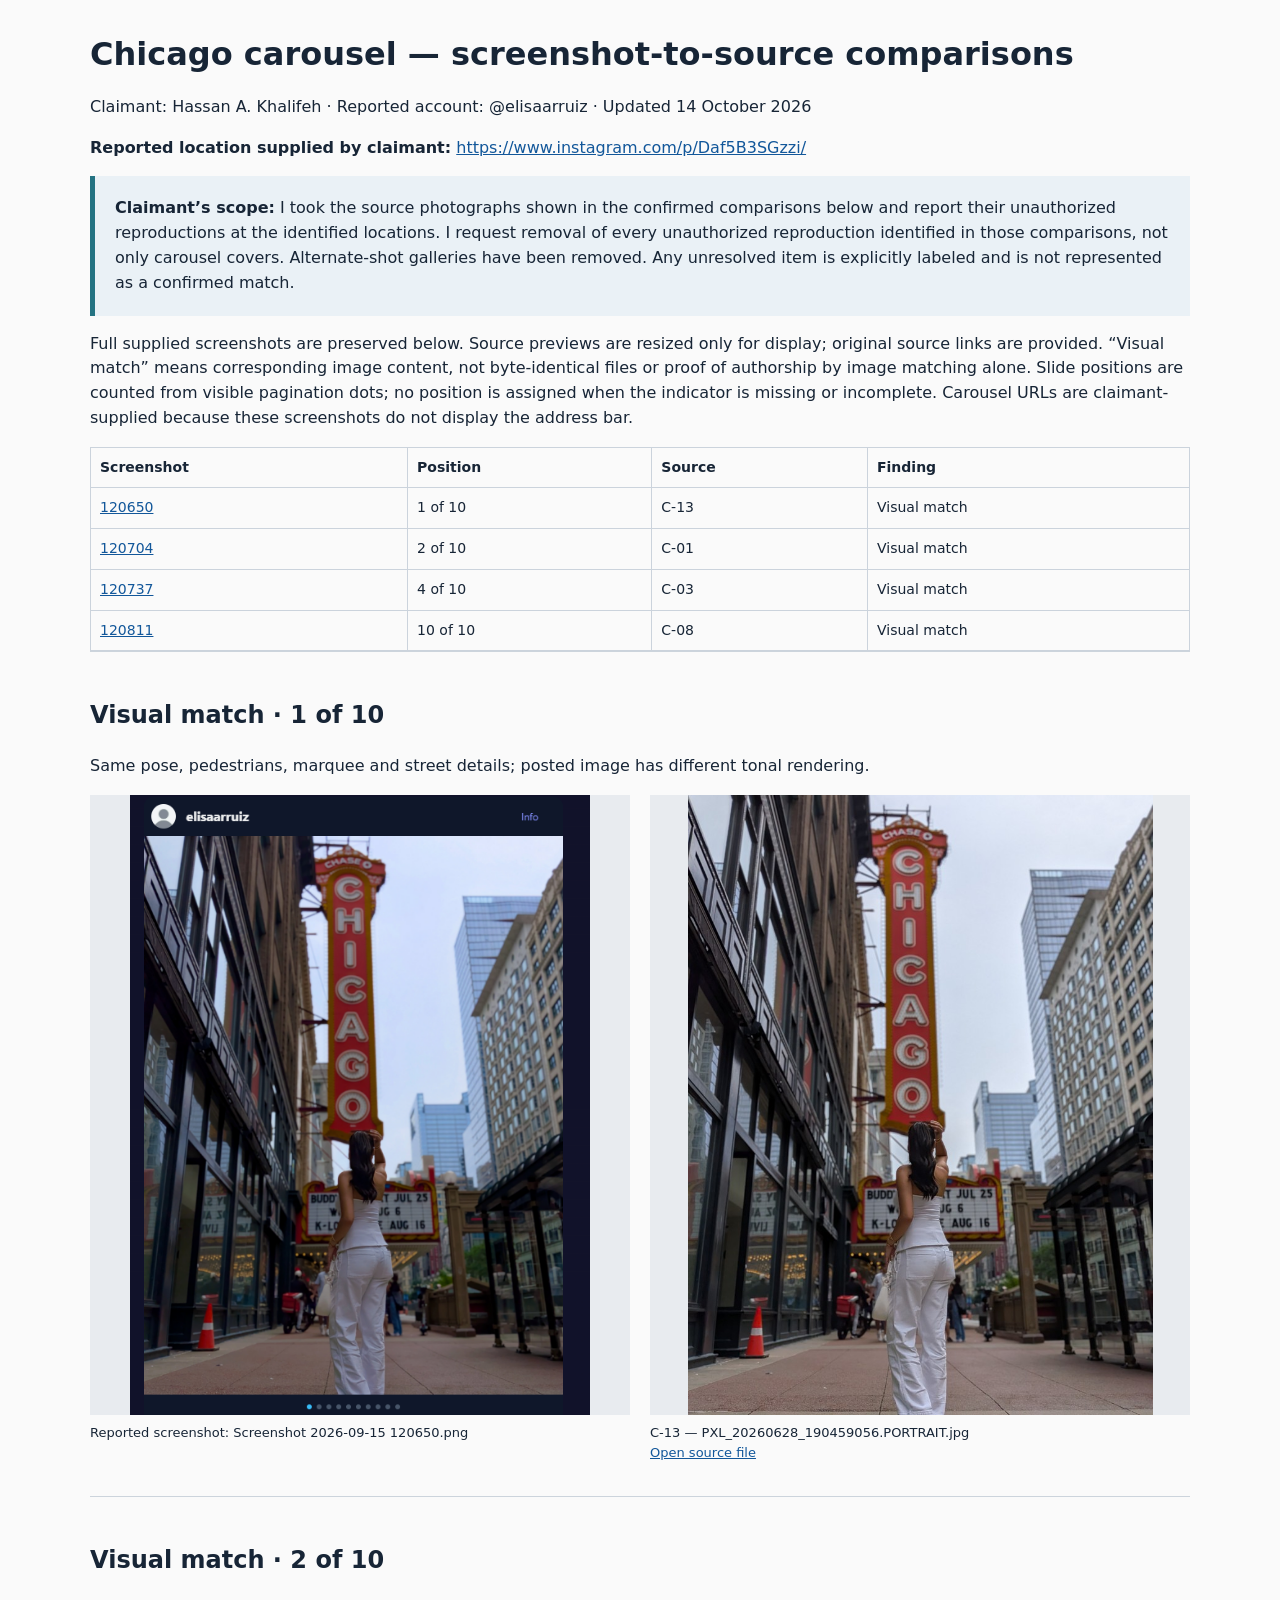
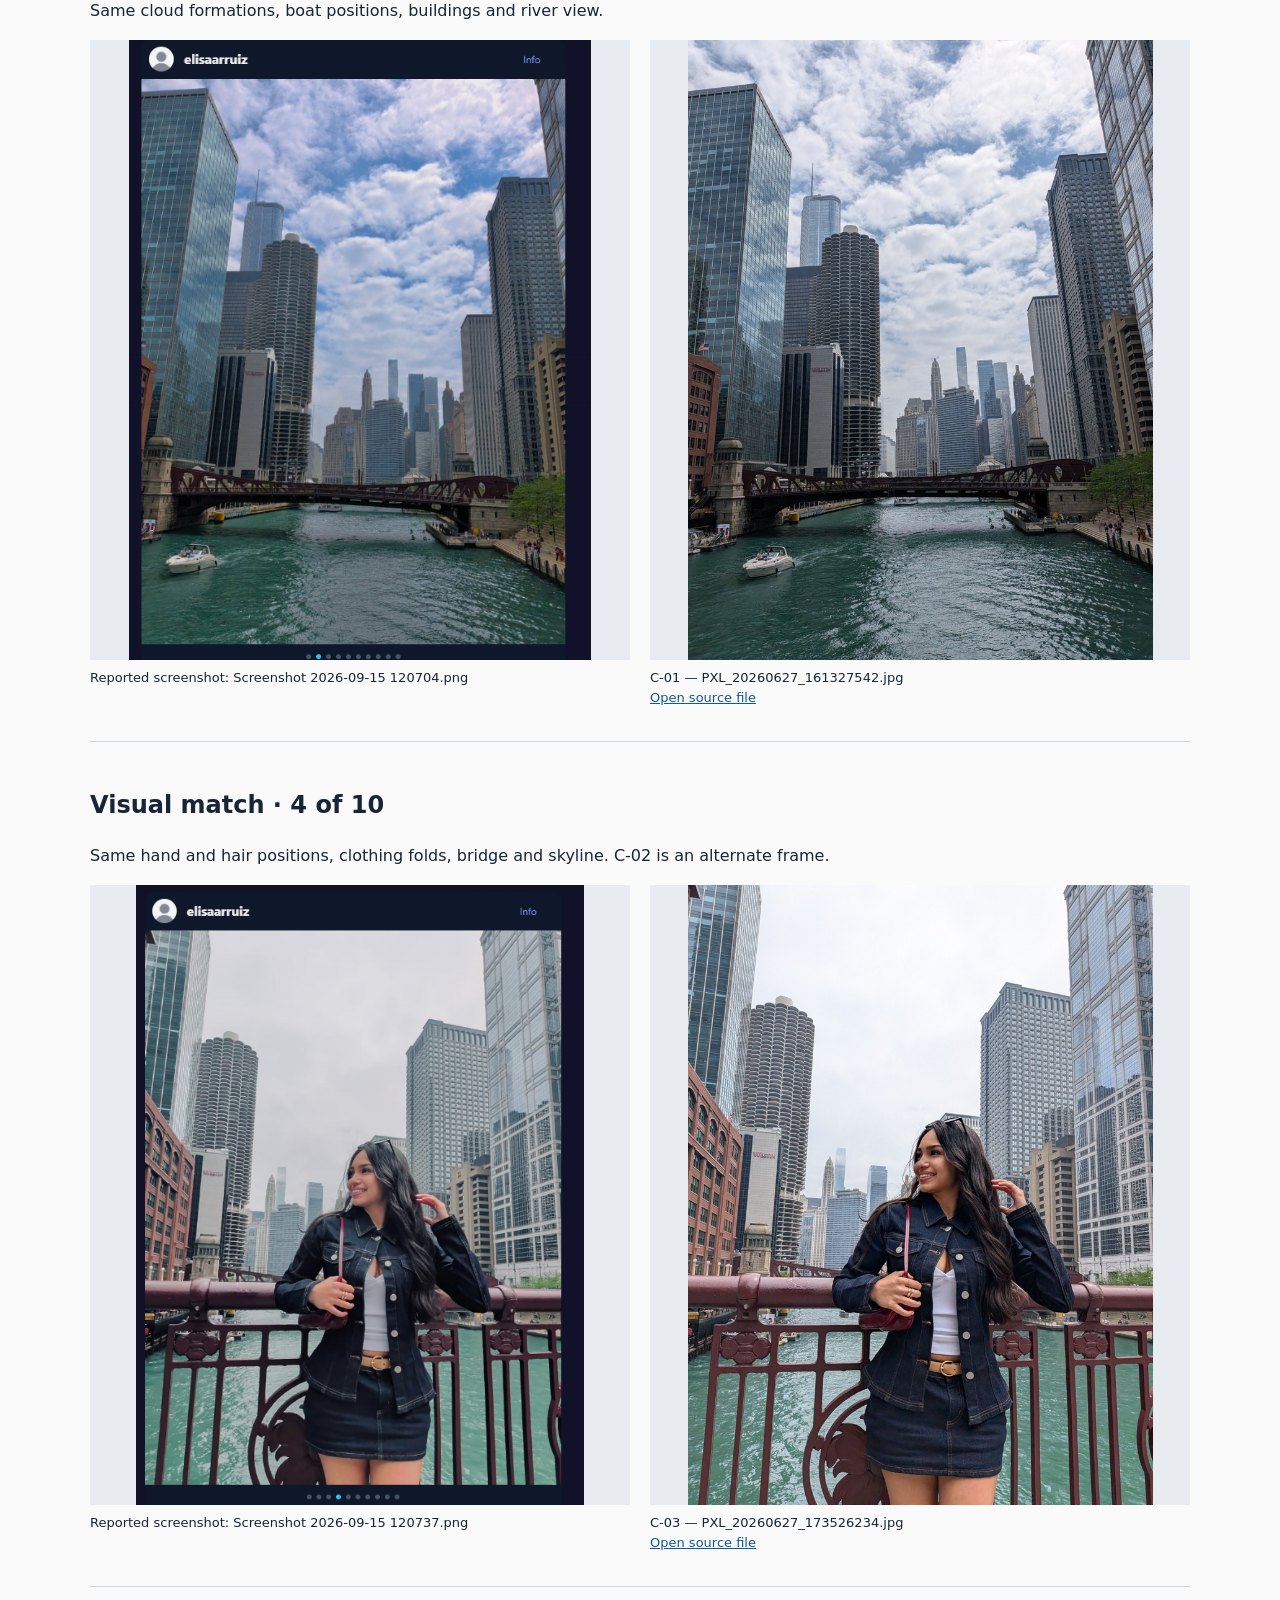
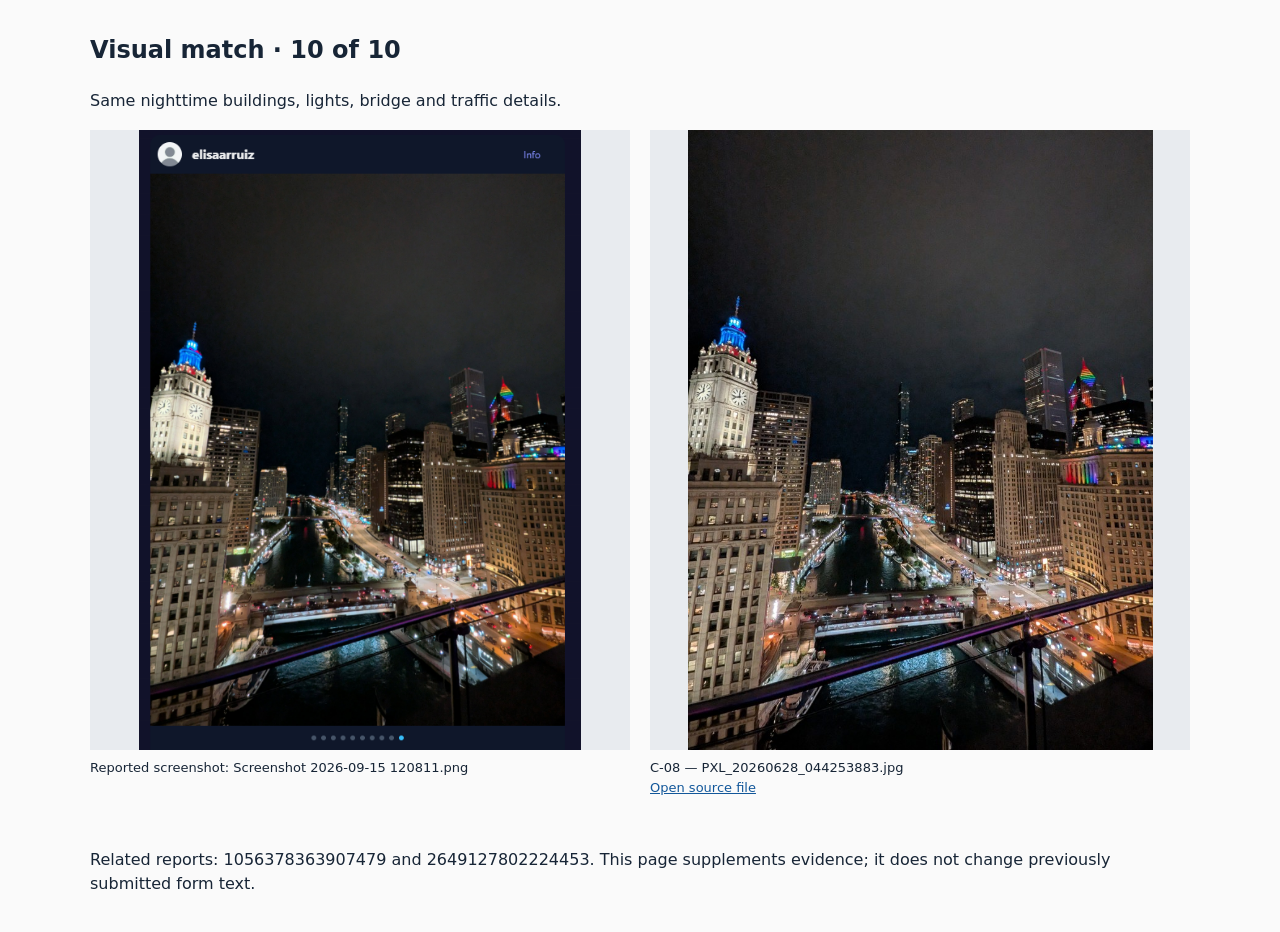
==== commit bb7d45ee: "Refine photo matches and remove alternate galleries" ====
--- a/chicago-carousel-evidence.html
+++ b/chicago-carousel-evidence.html
@@ -1 +1 @@
-<!doctype html><html lang="en"><head><meta charset="utf-8"><meta name="viewport" content="width=device-width,initial-scale=1"><meta name="robots" content="noindex,nofollow,noarchive"><title>Chicago carousel</title><style>body{max-width:1100px;margin:35px auto;padding:0 22px;font:16px/1.55 system-ui;color:#172536;background:#fafafa}h1{font-size:32px;line-height:1.2}h2{font-size:24px}a{color:#12579a;overflow-wrap:anywhere}.box{padding:20px;background:#eaf1f6;border-left:5px solid #247382}.pair{display:grid;grid-template-columns:1fr 1fr;gap:20px}figure{margin:0}img{display:block;width:100%;height:620px;object-fit:contain;background:#e8ebef}figcaption{font-size:13px;overflow-wrap:anywhere;padding:8px 0}section{padding:25px 0;border-top:1px solid #ccd4dc}table{border-collapse:collapse;width:100%;font-size:14px}td,th{border:1px solid #cbd3dc;padding:9px;text-align:left;vertical-align:top;overflow-wrap:anywhere}.warn{background:#fff3dc;padding:12px}.thumb{height:320px}video{max-height:580px;max-width:100%}@media(max-width:650px){.pair{grid-template-columns:1fr}img{height:auto}}@media print{section{break-before:page}img{height:480px}}</style></head><body><h1>Chicago carousel — screenshot-to-source comparisons</h1><p>Claimant: Hassan A. Khalifeh · Reported account: @elisaarruiz · Updated 14 October 2026</p><p><b>Reported location supplied by claimant:</b> <a href="https://www.instagram.com/p/Daf5B3SGzzi/">https://www.instagram.com/p/Daf5B3SGzzi/</a></p><div class="box"><b>Claimant’s scope:</b> I took the supplied source photographs and video and report their unauthorized reproductions at the identified locations. I request removal of all infringing reproductions of my work, not only carousel covers. The comparisons below distinguish directly matching images, supporting alternate frames and images whose originals have not been located.</div><p>Full supplied screenshots are preserved below. Source previews are resized only for display; original source links are provided. “Visual match” means corresponding image content, not byte-identical files or proof of authorship by image matching alone. Slide positions are counted from visible pagination dots; no position is assigned when the indicator is missing or incomplete. Carousel URLs are claimant-supplied because these screenshots do not display the address bar.</p><table><tr><th>Screenshot</th><th>Position</th><th>Source</th><th>Finding</th></tr><tr><td><a href="#s120650">120650</a></td><td>1 of 10</td><td>C-13</td><td>Visual match</td></tr><tr><td><a href="#s120704">120704</a></td><td>2 of 10</td><td>C-01</td><td>Visual match</td></tr><tr><td><a href="#s120737">120737</a></td><td>4 of 10</td><td>C-03</td><td>Visual match</td></tr><tr><td><a href="#s120811">120811</a></td><td>10 of 10</td><td>C-08</td><td>Visual match</td></tr></table><section id="s120650"><h2>Visual match · 1 of 10</h2><p>Same pose, pedestrians, marquee and street details; posted image has different tonal rendering.</p><div class="pair"><figure><img src="comparison-fdb0e4a8d092f128.png" alt="Reported screenshot: Screenshot 2026-09-15 120650.png"><figcaption>Reported screenshot: Screenshot 2026-09-15 120650.png</figcaption></figure><figure><img src="comparison-65249a5cb71f1da4.jpg" alt="C-13 — PXL_20260628_190459056.PORTRAIT.jpg"><figcaption>C-13 — PXL_20260628_190459056.PORTRAIT.jpg<br><a href="https://sounakelly.github.io/copyright-evidence-1056378363907479/PXL_20260628_190459056.PORTRAIT.jpg">Open source file</a></figcaption></figure></div></section><section id="s120704"><h2>Visual match · 2 of 10</h2><p>Same cloud formations, boat positions, buildings and river view.</p><div class="pair"><figure><img src="comparison-80e5a5ea8a828743.png" alt="Reported screenshot: Screenshot 2026-09-15 120704.png"><figcaption>Reported screenshot: Screenshot 2026-09-15 120704.png</figcaption></figure><figure><img src="comparison-5eb6844a0e0c6447.jpg" alt="C-01 — PXL_20260627_161327542.jpg"><figcaption>C-01 — PXL_20260627_161327542.jpg<br><a href="https://sounakelly.github.io/copyright-evidence-1056378363907479/PXL_20260627_161327542.jpg">Open source file</a></figcaption></figure></div></section><section id="s120737"><h2>Visual match · 4 of 10</h2><p>Same hand and hair positions, clothing folds, bridge and skyline. C-02 is an alternate frame.</p><div class="pair"><figure><img src="comparison-6c9181787e60a935.png" alt="Reported screenshot: Screenshot 2026-09-15 120737.png"><figcaption>Reported screenshot: Screenshot 2026-09-15 120737.png</figcaption></figure><figure><img src="comparison-6a5ffdaf5e4c6fd1.jpg" alt="C-03 — PXL_20260627_173526234.jpg"><figcaption>C-03 — PXL_20260627_173526234.jpg<br><a href="https://sounakelly.github.io/copyright-evidence-1056378363907479/PXL_20260627_173526234.jpg">Open source file</a></figcaption></figure></div></section><section id="s120811"><h2>Visual match · 10 of 10</h2><p>Same nighttime buildings, lights, bridge and traffic details.</p><div class="pair"><figure><img src="comparison-7e4069fa3e082a0d.png" alt="Reported screenshot: Screenshot 2026-09-15 120811.png"><figcaption>Reported screenshot: Screenshot 2026-09-15 120811.png</figcaption></figure><figure><img src="comparison-a0cfa837c23edb60.jpg" alt="C-08 — PXL_20260628_044253883.jpg"><figcaption>C-08 — PXL_20260628_044253883.jpg<br><a href="https://sounakelly.github.io/copyright-evidence-1056378363907479/PXL_20260628_044253883.jpg">Open source file</a></figcaption></figure></div></section><section><h2>Complete supplied source set — 13 files</h2><p>All previously supplied sources remain included. Alternate frames are supporting evidence, not automatically additional posted slides. An unpaired source has not been independently located in the supplied screenshots.</p><table><tr><th>ID</th><th>Source filename</th><th>Subject</th><th>Screenshot relationship</th></tr><tr><td>C-01</td><td><a href="https://sounakelly.github.io/copyright-evidence-1056378363907479/PXL_20260627_161327542.jpg">PXL_20260627_161327542.jpg</a></td><td>Chicago river and skyline</td><td>120704: Visual match</td></tr><tr><td>C-02</td><td><a href="https://sounakelly.github.io/copyright-evidence-1056378363907479/PXL_20260627_173525264.MP.jpg">PXL_20260627_173525264.MP.jpg</a></td><td>Chicago River bridge portrait</td><td>Supporting source; no exact match established in this screenshot set</td></tr><tr><td>C-03</td><td><a href="https://sounakelly.github.io/copyright-evidence-1056378363907479/PXL_20260627_173526234.jpg">PXL_20260627_173526234.jpg</a></td><td>Chicago River bridge portrait</td><td>120737: Visual match</td></tr><tr><td>C-04</td><td><a href="https://sounakelly.github.io/copyright-evidence-1056378363907479/PXL_20260627_173531557.jpg">PXL_20260627_173531557.jpg</a></td><td>Chicago River bridge portrait</td><td>Supporting source; no exact match established in this screenshot set</td></tr><tr><td>C-05</td><td><a href="https://sounakelly.github.io/copyright-evidence-1056378363907479/PXL_20260627_173535755.MP.jpg">PXL_20260627_173535755.MP.jpg</a></td><td>Chicago River bridge portrait</td><td>Supporting source; no exact match established in this screenshot set</td></tr><tr><td>C-06</td><td><a href="https://sounakelly.github.io/copyright-evidence-1056378363907479/PXL_20260627_173541004.jpg">PXL_20260627_173541004.jpg</a></td><td>Chicago River bridge portrait</td><td>Supporting source; no exact match established in this screenshot set</td></tr><tr><td>C-07</td><td><a href="https://sounakelly.github.io/copyright-evidence-1056378363907479/PXL_20260627_173545002.PORTRAIT.jpg">PXL_20260627_173545002.PORTRAIT.jpg</a></td><td>Chicago River bridge portrait</td><td>Supporting source; no exact match established in this screenshot set</td></tr><tr><td>C-08</td><td><a href="https://sounakelly.github.io/copyright-evidence-1056378363907479/PXL_20260628_044253883.jpg">PXL_20260628_044253883.jpg</a></td><td>Chicago river and skyline at night</td><td>120811: Visual match</td></tr><tr><td>C-09</td><td><a href="https://sounakelly.github.io/copyright-evidence-1056378363907479/PXL_20260628_190303054.jpg">PXL_20260628_190303054.jpg</a></td><td>Chicago Theatre portrait</td><td>Supporting source; no exact match established in this screenshot set</td></tr><tr><td>C-10</td><td><a href="https://sounakelly.github.io/copyright-evidence-1056378363907479/PXL_20260628_190304473.jpg">PXL_20260628_190304473.jpg</a></td><td>Chicago Theatre portrait</td><td>Supporting source; no exact match established in this screenshot set</td></tr><tr><td>C-11</td><td><a href="https://sounakelly.github.io/copyright-evidence-1056378363907479/PXL_20260628_190429425.MP.jpg">PXL_20260628_190429425.MP.jpg</a></td><td>Chicago Theatre portrait</td><td>Supporting source; no exact match established in this screenshot set</td></tr><tr><td>C-12</td><td><a href="https://sounakelly.github.io/copyright-evidence-1056378363907479/PXL_20260628_190457367.PORTRAIT.jpg">PXL_20260628_190457367.PORTRAIT.jpg</a></td><td>Chicago Theatre portrait</td><td>Supporting source; no exact match established in this screenshot set</td></tr><tr><td>C-13</td><td><a href="https://sounakelly.github.io/copyright-evidence-1056378363907479/PXL_20260628_190459056.PORTRAIT.jpg">PXL_20260628_190459056.PORTRAIT.jpg</a></td><td>Chicago Theatre portrait</td><td>120650: Visual match</td></tr></table><div class="pair"><figure><img src="comparison-5eb6844a0e0c6447.jpg" alt="C-01 — PXL_20260627_161327542.jpg"><figcaption>C-01 — PXL_20260627_161327542.jpg<br><a href="https://sounakelly.github.io/copyright-evidence-1056378363907479/PXL_20260627_161327542.jpg">Open source file</a></figcaption></figure><figure><img src="comparison-87b868316e215dbb.jpg" alt="C-02 — PXL_20260627_173525264.MP.jpg"><figcaption>C-02 — PXL_20260627_173525264.MP.jpg<br><a href="https://sounakelly.github.io/copyright-evidence-1056378363907479/PXL_20260627_173525264.MP.jpg">Open source file</a></figcaption></figure><figure><img src="comparison-6a5ffdaf5e4c6fd1.jpg" alt="C-03 — PXL_20260627_173526234.jpg"><figcaption>C-03 — PXL_20260627_173526234.jpg<br><a href="https://sounakelly.github.io/copyright-evidence-1056378363907479/PXL_20260627_173526234.jpg">Open source file</a></figcaption></figure><figure><img src="comparison-f79de54cf8e49d99.jpg" alt="C-04 — PXL_20260627_173531557.jpg"><figcaption>C-04 — PXL_20260627_173531557.jpg<br><a href="https://sounakelly.github.io/copyright-evidence-1056378363907479/PXL_20260627_173531557.jpg">Open source file</a></figcaption></figure><figure><img src="comparison-d82f4be9437b441a.jpg" alt="C-05 — PXL_20260627_173535755.MP.jpg"><figcaption>C-05 — PXL_20260627_173535755.MP.jpg<br><a href="https://sounakelly.github.io/copyright-evidence-1056378363907479/PXL_20260627_173535755.MP.jpg">Open source file</a></figcaption></figure><figure><img src="comparison-38db25a2c255db59.jpg" alt="C-06 — PXL_20260627_173541004.jpg"><figcaption>C-06 — PXL_20260627_173541004.jpg<br><a href="https://sounakelly.github.io/copyright-evidence-1056378363907479/PXL_20260627_173541004.jpg">Open source file</a></figcaption></figure><figure><img src="comparison-611e200b58f7eeea.jpg" alt="C-07 — PXL_20260627_173545002.PORTRAIT.jpg"><figcaption>C-07 — PXL_20260627_173545002.PORTRAIT.jpg<br><a href="https://sounakelly.github.io/copyright-evidence-1056378363907479/PXL_20260627_173545002.PORTRAIT.jpg">Open source file</a></figcaption></figure><figure><img src="comparison-a0cfa837c23edb60.jpg" alt="C-08 — PXL_20260628_044253883.jpg"><figcaption>C-08 — PXL_20260628_044253883.jpg<br><a href="https://sounakelly.github.io/copyright-evidence-1056378363907479/PXL_20260628_044253883.jpg">Open source file</a></figcaption></figure><figure><img src="comparison-879efd60e193205a.jpg" alt="C-09 — PXL_20260628_190303054.jpg"><figcaption>C-09 — PXL_20260628_190303054.jpg<br><a href="https://sounakelly.github.io/copyright-evidence-1056378363907479/PXL_20260628_190303054.jpg">Open source file</a></figcaption></figure><figure><img src="comparison-df69cdd7bee09978.jpg" alt="C-10 — PXL_20260628_190304473.jpg"><figcaption>C-10 — PXL_20260628_190304473.jpg<br><a href="https://sounakelly.github.io/copyright-evidence-1056378363907479/PXL_20260628_190304473.jpg">Open source file</a></figcaption></figure><figure><img src="comparison-7d9d5d13009fb834.jpg" alt="C-11 — PXL_20260628_190429425.MP.jpg"><figcaption>C-11 — PXL_20260628_190429425.MP.jpg<br><a href="https://sounakelly.github.io/copyright-evidence-1056378363907479/PXL_20260628_190429425.MP.jpg">Open source file</a></figcaption></figure><figure><img src="comparison-85649b1bead5cea9.jpg" alt="C-12 — PXL_20260628_190457367.PORTRAIT.jpg"><figcaption>C-12 — PXL_20260628_190457367.PORTRAIT.jpg<br><a href="https://sounakelly.github.io/copyright-evidence-1056378363907479/PXL_20260628_190457367.PORTRAIT.jpg">Open source file</a></figcaption></figure><figure><img src="comparison-65249a5cb71f1da4.jpg" alt="C-13 — PXL_20260628_190459056.PORTRAIT.jpg"><figcaption>C-13 — PXL_20260628_190459056.PORTRAIT.jpg<br><a href="https://sounakelly.github.io/copyright-evidence-1056378363907479/PXL_20260628_190459056.PORTRAIT.jpg">Open source file</a></figcaption></figure></div></section><p>Related reports: 1056378363907479 and 2649127802224453. This page supplements evidence; it does not change previously submitted form text.</p></body></html>+<!doctype html><html lang="en"><head><meta charset="utf-8"><meta name="viewport" content="width=device-width,initial-scale=1"><meta name="robots" content="noindex,nofollow,noarchive"><title>Chicago carousel</title><style>body{max-width:1100px;margin:35px auto;padding:0 22px;font:16px/1.55 system-ui;color:#172536;background:#fafafa}h1{font-size:32px;line-height:1.2}h2{font-size:24px}a{color:#12579a;overflow-wrap:anywhere}.box{padding:20px;background:#eaf1f6;border-left:5px solid #247382}.pair{display:grid;grid-template-columns:1fr 1fr;gap:20px}figure{margin:0}img{display:block;width:100%;height:620px;object-fit:contain;background:#e8ebef}figcaption{font-size:13px;overflow-wrap:anywhere;padding:8px 0}section{padding:25px 0;border-top:1px solid #ccd4dc}table{border-collapse:collapse;width:100%;font-size:14px}td,th{border:1px solid #cbd3dc;padding:9px;text-align:left;vertical-align:top;overflow-wrap:anywhere}.warn{background:#fff3dc;padding:12px}.thumb{height:320px}video{max-height:580px;max-width:100%}@media(max-width:650px){.pair{grid-template-columns:1fr}img{height:auto}}@media print{section{break-before:page}img{height:480px}}</style></head><body><h1>Chicago carousel — screenshot-to-source comparisons</h1><p>Claimant: Hassan A. Khalifeh · Reported account: @elisaarruiz · Updated 14 October 2026</p><p><b>Reported location supplied by claimant:</b> <a href="https://www.instagram.com/p/Daf5B3SGzzi/">https://www.instagram.com/p/Daf5B3SGzzi/</a></p><div class="box"><b>Claimant’s scope:</b> I took the source photographs shown in the confirmed comparisons below and report their unauthorized reproductions at the identified locations. I request removal of every unauthorized reproduction identified in those comparisons, not only carousel covers. Alternate-shot galleries have been removed. Any unresolved item is explicitly labeled and is not represented as a confirmed match.</div><p>Full supplied screenshots are preserved below. Source previews are resized only for display; original source links are provided. “Visual match” means corresponding image content, not byte-identical files or proof of authorship by image matching alone. Slide positions are counted from visible pagination dots; no position is assigned when the indicator is missing or incomplete. Carousel URLs are claimant-supplied because these screenshots do not display the address bar.</p><table><tr><th>Screenshot</th><th>Position</th><th>Source</th><th>Finding</th></tr><tr><td><a href="#s120650">120650</a></td><td>1 of 10</td><td>C-13</td><td>Visual match</td></tr><tr><td><a href="#s120704">120704</a></td><td>2 of 10</td><td>C-01</td><td>Visual match</td></tr><tr><td><a href="#s120737">120737</a></td><td>4 of 10</td><td>C-03</td><td>Visual match</td></tr><tr><td><a href="#s120811">120811</a></td><td>10 of 10</td><td>C-08</td><td>Visual match</td></tr></table><section id="s120650"><h2>Visual match · 1 of 10</h2><p>Same pose, pedestrians, marquee and street details; posted image has different tonal rendering.</p><div class="pair"><figure><img src="comparison-fdb0e4a8d092f128.png" alt="Reported screenshot: Screenshot 2026-09-15 120650.png"><figcaption>Reported screenshot: Screenshot 2026-09-15 120650.png</figcaption></figure><figure><img src="comparison-65249a5cb71f1da4.jpg" alt="C-13 — PXL_20260628_190459056.PORTRAIT.jpg"><figcaption>C-13 — PXL_20260628_190459056.PORTRAIT.jpg<br><a href="https://sounakelly.github.io/copyright-evidence-1056378363907479/PXL_20260628_190459056.PORTRAIT.jpg">Open source file</a></figcaption></figure></div></section><section id="s120704"><h2>Visual match · 2 of 10</h2><p>Same cloud formations, boat positions, buildings and river view.</p><div class="pair"><figure><img src="comparison-80e5a5ea8a828743.png" alt="Reported screenshot: Screenshot 2026-09-15 120704.png"><figcaption>Reported screenshot: Screenshot 2026-09-15 120704.png</figcaption></figure><figure><img src="comparison-5eb6844a0e0c6447.jpg" alt="C-01 — PXL_20260627_161327542.jpg"><figcaption>C-01 — PXL_20260627_161327542.jpg<br><a href="https://sounakelly.github.io/copyright-evidence-1056378363907479/PXL_20260627_161327542.jpg">Open source file</a></figcaption></figure></div></section><section id="s120737"><h2>Visual match · 4 of 10</h2><p>Same hand and hair positions, clothing folds, bridge and skyline. C-02 is an alternate frame.</p><div class="pair"><figure><img src="comparison-6c9181787e60a935.png" alt="Reported screenshot: Screenshot 2026-09-15 120737.png"><figcaption>Reported screenshot: Screenshot 2026-09-15 120737.png</figcaption></figure><figure><img src="comparison-6a5ffdaf5e4c6fd1.jpg" alt="C-03 — PXL_20260627_173526234.jpg"><figcaption>C-03 — PXL_20260627_173526234.jpg<br><a href="https://sounakelly.github.io/copyright-evidence-1056378363907479/PXL_20260627_173526234.jpg">Open source file</a></figcaption></figure></div></section><section id="s120811"><h2>Visual match · 10 of 10</h2><p>Same nighttime buildings, lights, bridge and traffic details.</p><div class="pair"><figure><img src="comparison-7e4069fa3e082a0d.png" alt="Reported screenshot: Screenshot 2026-09-15 120811.png"><figcaption>Reported screenshot: Screenshot 2026-09-15 120811.png</figcaption></figure><figure><img src="comparison-a0cfa837c23edb60.jpg" alt="C-08 — PXL_20260628_044253883.jpg"><figcaption>C-08 — PXL_20260628_044253883.jpg<br><a href="https://sounakelly.github.io/copyright-evidence-1056378363907479/PXL_20260628_044253883.jpg">Open source file</a></figcaption></figure></div></section><p>Related reports: 1056378363907479 and 2649127802224453. This page supplements evidence; it does not change previously submitted form text.</p></body></html>
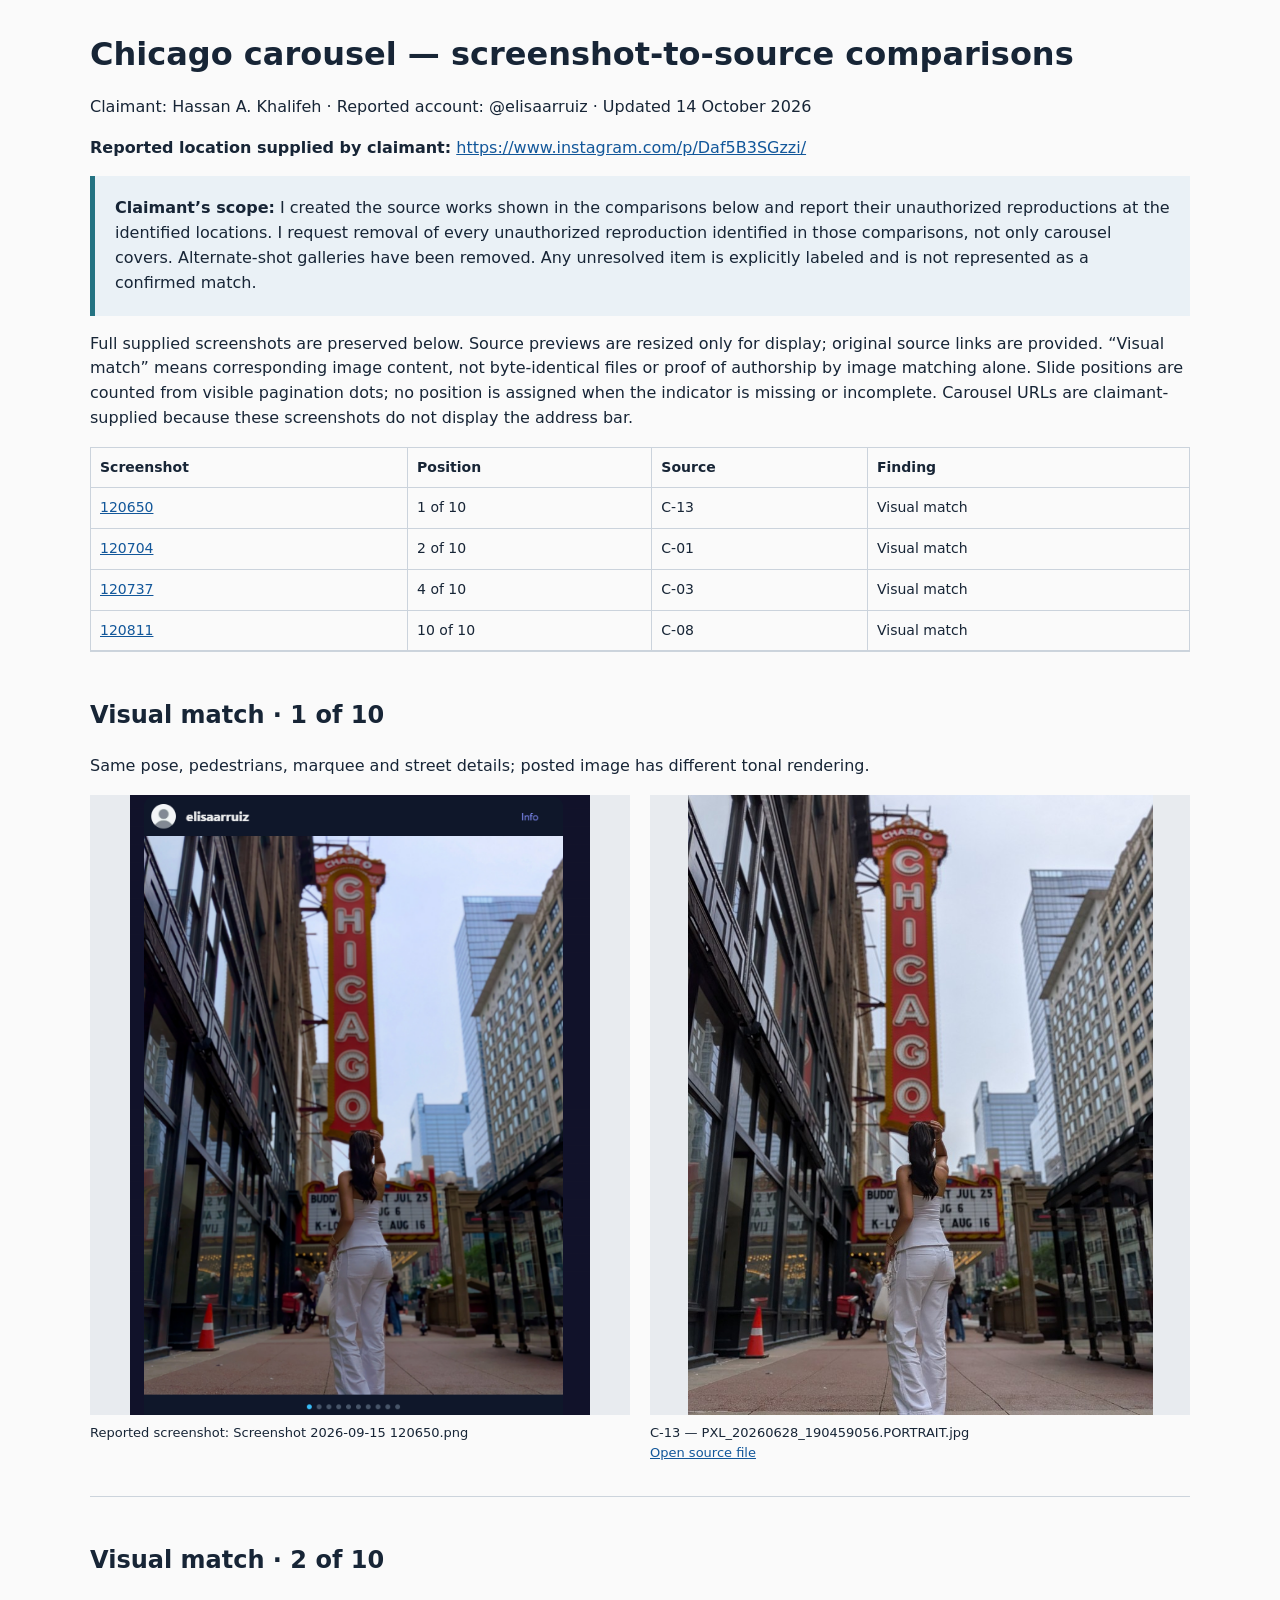
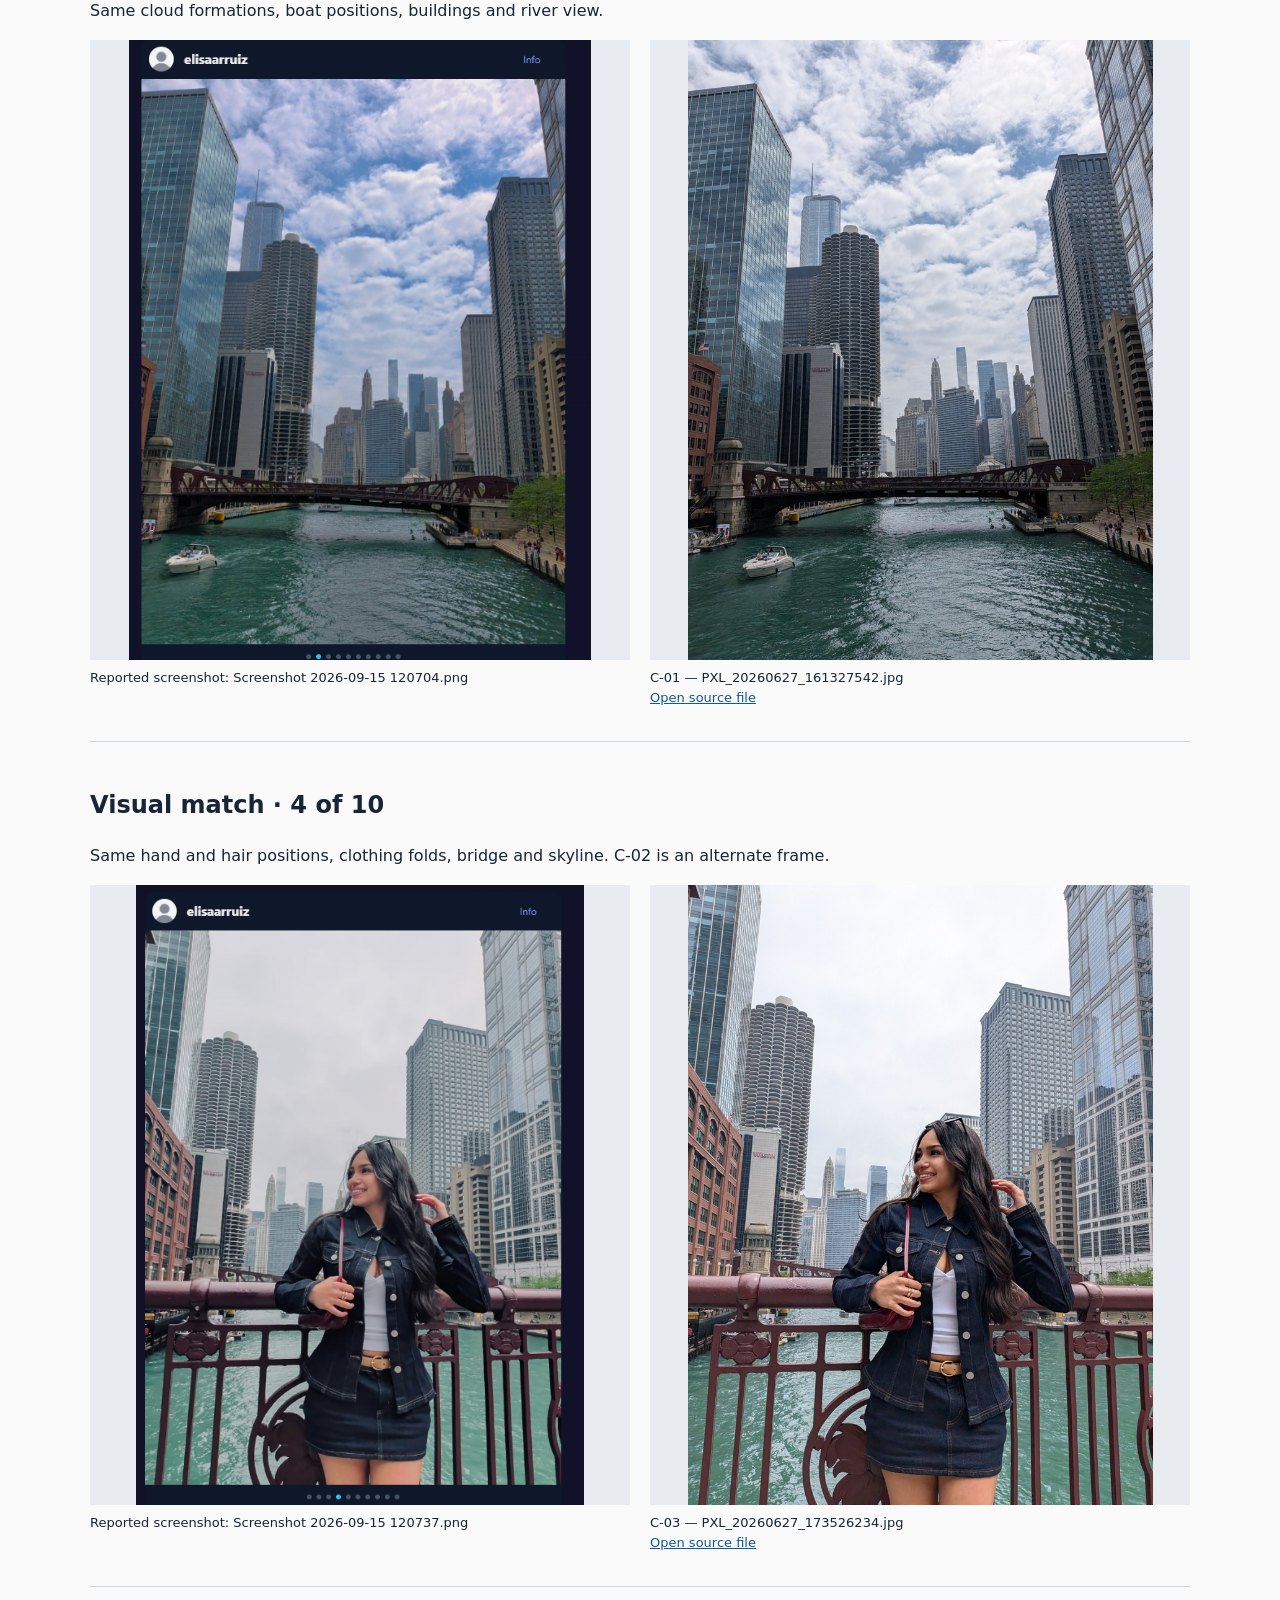
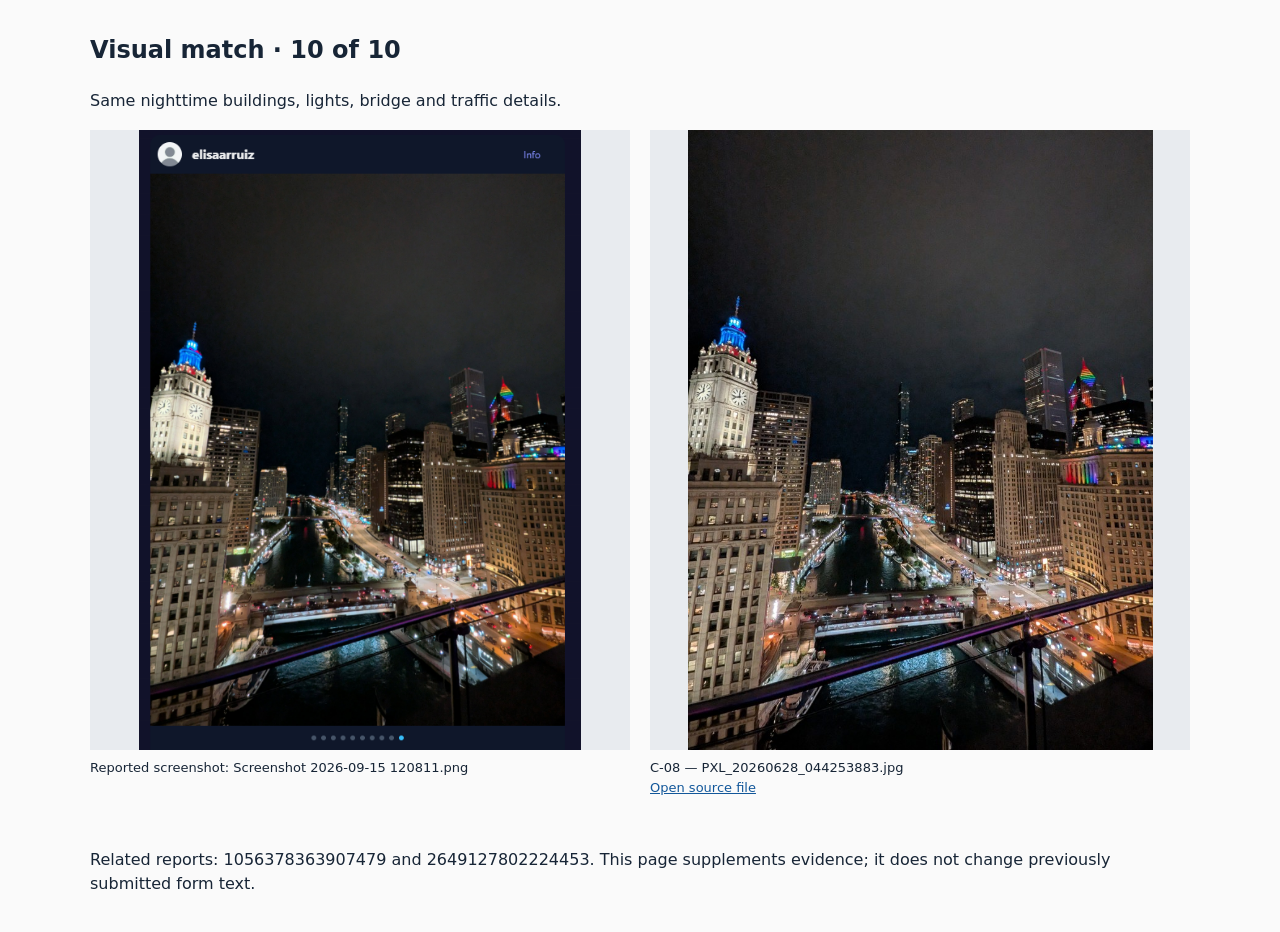
==== commit d5928026: "Restore Eiffel video and retain ice-cream photo" ====
--- a/chicago-carousel-evidence.html
+++ b/chicago-carousel-evidence.html
@@ -1 +1 @@
-<!doctype html><html lang="en"><head><meta charset="utf-8"><meta name="viewport" content="width=device-width,initial-scale=1"><meta name="robots" content="noindex,nofollow,noarchive"><title>Chicago carousel</title><style>body{max-width:1100px;margin:35px auto;padding:0 22px;font:16px/1.55 system-ui;color:#172536;background:#fafafa}h1{font-size:32px;line-height:1.2}h2{font-size:24px}a{color:#12579a;overflow-wrap:anywhere}.box{padding:20px;background:#eaf1f6;border-left:5px solid #247382}.pair{display:grid;grid-template-columns:1fr 1fr;gap:20px}figure{margin:0}img{display:block;width:100%;height:620px;object-fit:contain;background:#e8ebef}figcaption{font-size:13px;overflow-wrap:anywhere;padding:8px 0}section{padding:25px 0;border-top:1px solid #ccd4dc}table{border-collapse:collapse;width:100%;font-size:14px}td,th{border:1px solid #cbd3dc;padding:9px;text-align:left;vertical-align:top;overflow-wrap:anywhere}.warn{background:#fff3dc;padding:12px}.thumb{height:320px}video{max-height:580px;max-width:100%}@media(max-width:650px){.pair{grid-template-columns:1fr}img{height:auto}}@media print{section{break-before:page}img{height:480px}}</style></head><body><h1>Chicago carousel — screenshot-to-source comparisons</h1><p>Claimant: Hassan A. Khalifeh · Reported account: @elisaarruiz · Updated 14 October 2026</p><p><b>Reported location supplied by claimant:</b> <a href="https://www.instagram.com/p/Daf5B3SGzzi/">https://www.instagram.com/p/Daf5B3SGzzi/</a></p><div class="box"><b>Claimant’s scope:</b> I took the source photographs shown in the confirmed comparisons below and report their unauthorized reproductions at the identified locations. I request removal of every unauthorized reproduction identified in those comparisons, not only carousel covers. Alternate-shot galleries have been removed. Any unresolved item is explicitly labeled and is not represented as a confirmed match.</div><p>Full supplied screenshots are preserved below. Source previews are resized only for display; original source links are provided. “Visual match” means corresponding image content, not byte-identical files or proof of authorship by image matching alone. Slide positions are counted from visible pagination dots; no position is assigned when the indicator is missing or incomplete. Carousel URLs are claimant-supplied because these screenshots do not display the address bar.</p><table><tr><th>Screenshot</th><th>Position</th><th>Source</th><th>Finding</th></tr><tr><td><a href="#s120650">120650</a></td><td>1 of 10</td><td>C-13</td><td>Visual match</td></tr><tr><td><a href="#s120704">120704</a></td><td>2 of 10</td><td>C-01</td><td>Visual match</td></tr><tr><td><a href="#s120737">120737</a></td><td>4 of 10</td><td>C-03</td><td>Visual match</td></tr><tr><td><a href="#s120811">120811</a></td><td>10 of 10</td><td>C-08</td><td>Visual match</td></tr></table><section id="s120650"><h2>Visual match · 1 of 10</h2><p>Same pose, pedestrians, marquee and street details; posted image has different tonal rendering.</p><div class="pair"><figure><img src="comparison-fdb0e4a8d092f128.png" alt="Reported screenshot: Screenshot 2026-09-15 120650.png"><figcaption>Reported screenshot: Screenshot 2026-09-15 120650.png</figcaption></figure><figure><img src="comparison-65249a5cb71f1da4.jpg" alt="C-13 — PXL_20260628_190459056.PORTRAIT.jpg"><figcaption>C-13 — PXL_20260628_190459056.PORTRAIT.jpg<br><a href="https://sounakelly.github.io/copyright-evidence-1056378363907479/PXL_20260628_190459056.PORTRAIT.jpg">Open source file</a></figcaption></figure></div></section><section id="s120704"><h2>Visual match · 2 of 10</h2><p>Same cloud formations, boat positions, buildings and river view.</p><div class="pair"><figure><img src="comparison-80e5a5ea8a828743.png" alt="Reported screenshot: Screenshot 2026-09-15 120704.png"><figcaption>Reported screenshot: Screenshot 2026-09-15 120704.png</figcaption></figure><figure><img src="comparison-5eb6844a0e0c6447.jpg" alt="C-01 — PXL_20260627_161327542.jpg"><figcaption>C-01 — PXL_20260627_161327542.jpg<br><a href="https://sounakelly.github.io/copyright-evidence-1056378363907479/PXL_20260627_161327542.jpg">Open source file</a></figcaption></figure></div></section><section id="s120737"><h2>Visual match · 4 of 10</h2><p>Same hand and hair positions, clothing folds, bridge and skyline. C-02 is an alternate frame.</p><div class="pair"><figure><img src="comparison-6c9181787e60a935.png" alt="Reported screenshot: Screenshot 2026-09-15 120737.png"><figcaption>Reported screenshot: Screenshot 2026-09-15 120737.png</figcaption></figure><figure><img src="comparison-6a5ffdaf5e4c6fd1.jpg" alt="C-03 — PXL_20260627_173526234.jpg"><figcaption>C-03 — PXL_20260627_173526234.jpg<br><a href="https://sounakelly.github.io/copyright-evidence-1056378363907479/PXL_20260627_173526234.jpg">Open source file</a></figcaption></figure></div></section><section id="s120811"><h2>Visual match · 10 of 10</h2><p>Same nighttime buildings, lights, bridge and traffic details.</p><div class="pair"><figure><img src="comparison-7e4069fa3e082a0d.png" alt="Reported screenshot: Screenshot 2026-09-15 120811.png"><figcaption>Reported screenshot: Screenshot 2026-09-15 120811.png</figcaption></figure><figure><img src="comparison-a0cfa837c23edb60.jpg" alt="C-08 — PXL_20260628_044253883.jpg"><figcaption>C-08 — PXL_20260628_044253883.jpg<br><a href="https://sounakelly.github.io/copyright-evidence-1056378363907479/PXL_20260628_044253883.jpg">Open source file</a></figcaption></figure></div></section><p>Related reports: 1056378363907479 and 2649127802224453. This page supplements evidence; it does not change previously submitted form text.</p></body></html>+<!doctype html><html lang="en"><head><meta charset="utf-8"><meta name="viewport" content="width=device-width,initial-scale=1"><meta name="robots" content="noindex,nofollow,noarchive"><title>Chicago carousel</title><style>body{max-width:1100px;margin:35px auto;padding:0 22px;font:16px/1.55 system-ui;color:#172536;background:#fafafa}h1{font-size:32px;line-height:1.2}h2{font-size:24px}a{color:#12579a;overflow-wrap:anywhere}.box{padding:20px;background:#eaf1f6;border-left:5px solid #247382}.pair{display:grid;grid-template-columns:1fr 1fr;gap:20px}figure{margin:0}img{display:block;width:100%;height:620px;object-fit:contain;background:#e8ebef}figcaption{font-size:13px;overflow-wrap:anywhere;padding:8px 0}section{padding:25px 0;border-top:1px solid #ccd4dc}table{border-collapse:collapse;width:100%;font-size:14px}td,th{border:1px solid #cbd3dc;padding:9px;text-align:left;vertical-align:top;overflow-wrap:anywhere}.warn{background:#fff3dc;padding:12px}.thumb{height:320px}video{max-height:580px;max-width:100%}@media(max-width:650px){.pair{grid-template-columns:1fr}img{height:auto}}@media print{section{break-before:page}img{height:480px}}</style></head><body><h1>Chicago carousel — screenshot-to-source comparisons</h1><p>Claimant: Hassan A. Khalifeh · Reported account: @elisaarruiz · Updated 14 October 2026</p><p><b>Reported location supplied by claimant:</b> <a href="https://www.instagram.com/p/Daf5B3SGzzi/">https://www.instagram.com/p/Daf5B3SGzzi/</a></p><div class="box"><b>Claimant’s scope:</b> I created the source works shown in the comparisons below and report their unauthorized reproductions at the identified locations. I request removal of every unauthorized reproduction identified in those comparisons, not only carousel covers. Alternate-shot galleries have been removed. Any unresolved item is explicitly labeled and is not represented as a confirmed match.</div><p>Full supplied screenshots are preserved below. Source previews are resized only for display; original source links are provided. “Visual match” means corresponding image content, not byte-identical files or proof of authorship by image matching alone. Slide positions are counted from visible pagination dots; no position is assigned when the indicator is missing or incomplete. Carousel URLs are claimant-supplied because these screenshots do not display the address bar.</p><table><tr><th>Screenshot</th><th>Position</th><th>Source</th><th>Finding</th></tr><tr><td><a href="#s120650">120650</a></td><td>1 of 10</td><td>C-13</td><td>Visual match</td></tr><tr><td><a href="#s120704">120704</a></td><td>2 of 10</td><td>C-01</td><td>Visual match</td></tr><tr><td><a href="#s120737">120737</a></td><td>4 of 10</td><td>C-03</td><td>Visual match</td></tr><tr><td><a href="#s120811">120811</a></td><td>10 of 10</td><td>C-08</td><td>Visual match</td></tr></table><section id="s120650"><h2>Visual match · 1 of 10</h2><p>Same pose, pedestrians, marquee and street details; posted image has different tonal rendering.</p><div class="pair"><figure><img src="comparison-fdb0e4a8d092f128.png" alt="Reported screenshot: Screenshot 2026-09-15 120650.png"><figcaption>Reported screenshot: Screenshot 2026-09-15 120650.png</figcaption></figure><figure><img src="comparison-65249a5cb71f1da4.jpg" alt="C-13 — PXL_20260628_190459056.PORTRAIT.jpg"><figcaption>C-13 — PXL_20260628_190459056.PORTRAIT.jpg<br><a href="https://sounakelly.github.io/copyright-evidence-1056378363907479/PXL_20260628_190459056.PORTRAIT.jpg">Open source file</a></figcaption></figure></div></section><section id="s120704"><h2>Visual match · 2 of 10</h2><p>Same cloud formations, boat positions, buildings and river view.</p><div class="pair"><figure><img src="comparison-80e5a5ea8a828743.png" alt="Reported screenshot: Screenshot 2026-09-15 120704.png"><figcaption>Reported screenshot: Screenshot 2026-09-15 120704.png</figcaption></figure><figure><img src="comparison-5eb6844a0e0c6447.jpg" alt="C-01 — PXL_20260627_161327542.jpg"><figcaption>C-01 — PXL_20260627_161327542.jpg<br><a href="https://sounakelly.github.io/copyright-evidence-1056378363907479/PXL_20260627_161327542.jpg">Open source file</a></figcaption></figure></div></section><section id="s120737"><h2>Visual match · 4 of 10</h2><p>Same hand and hair positions, clothing folds, bridge and skyline. C-02 is an alternate frame.</p><div class="pair"><figure><img src="comparison-6c9181787e60a935.png" alt="Reported screenshot: Screenshot 2026-09-15 120737.png"><figcaption>Reported screenshot: Screenshot 2026-09-15 120737.png</figcaption></figure><figure><img src="comparison-6a5ffdaf5e4c6fd1.jpg" alt="C-03 — PXL_20260627_173526234.jpg"><figcaption>C-03 — PXL_20260627_173526234.jpg<br><a href="https://sounakelly.github.io/copyright-evidence-1056378363907479/PXL_20260627_173526234.jpg">Open source file</a></figcaption></figure></div></section><section id="s120811"><h2>Visual match · 10 of 10</h2><p>Same nighttime buildings, lights, bridge and traffic details.</p><div class="pair"><figure><img src="comparison-7e4069fa3e082a0d.png" alt="Reported screenshot: Screenshot 2026-09-15 120811.png"><figcaption>Reported screenshot: Screenshot 2026-09-15 120811.png</figcaption></figure><figure><img src="comparison-a0cfa837c23edb60.jpg" alt="C-08 — PXL_20260628_044253883.jpg"><figcaption>C-08 — PXL_20260628_044253883.jpg<br><a href="https://sounakelly.github.io/copyright-evidence-1056378363907479/PXL_20260628_044253883.jpg">Open source file</a></figcaption></figure></div></section><p>Related reports: 1056378363907479 and 2649127802224453. This page supplements evidence; it does not change previously submitted form text.</p></body></html>
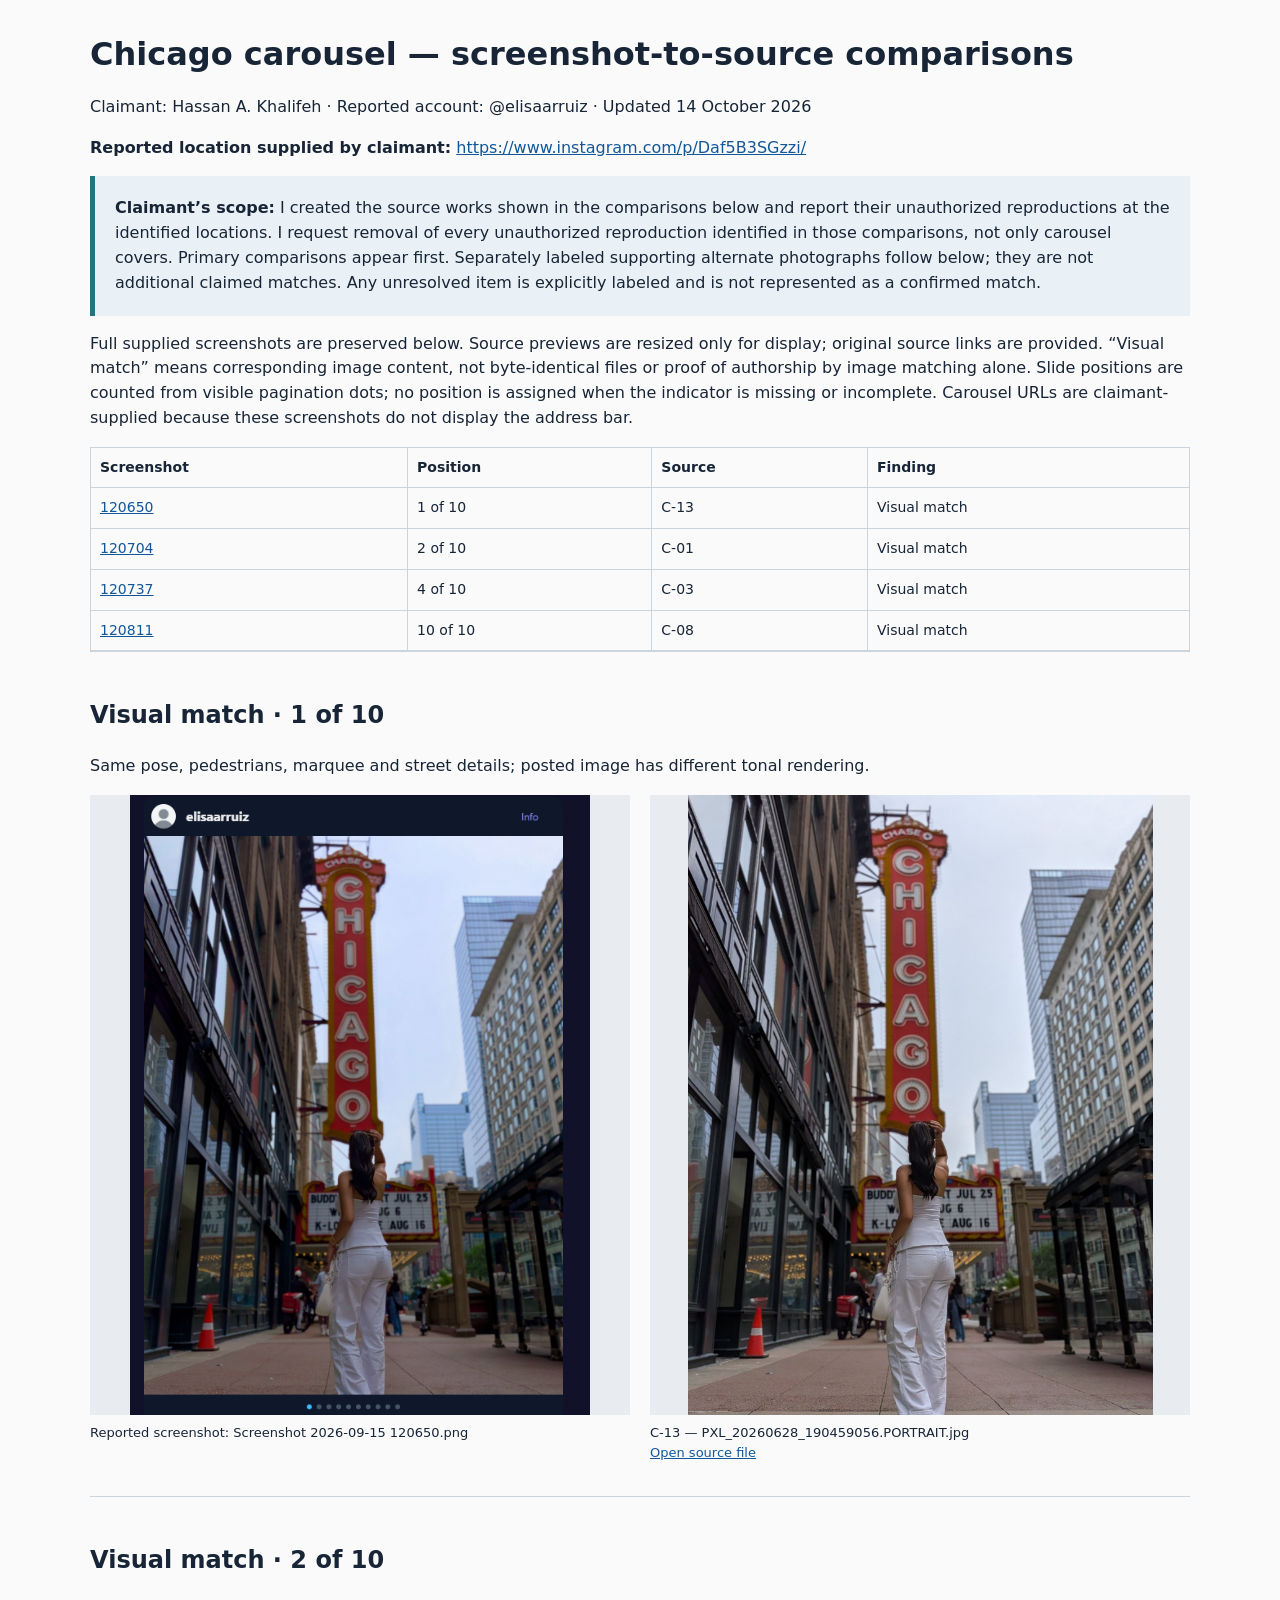
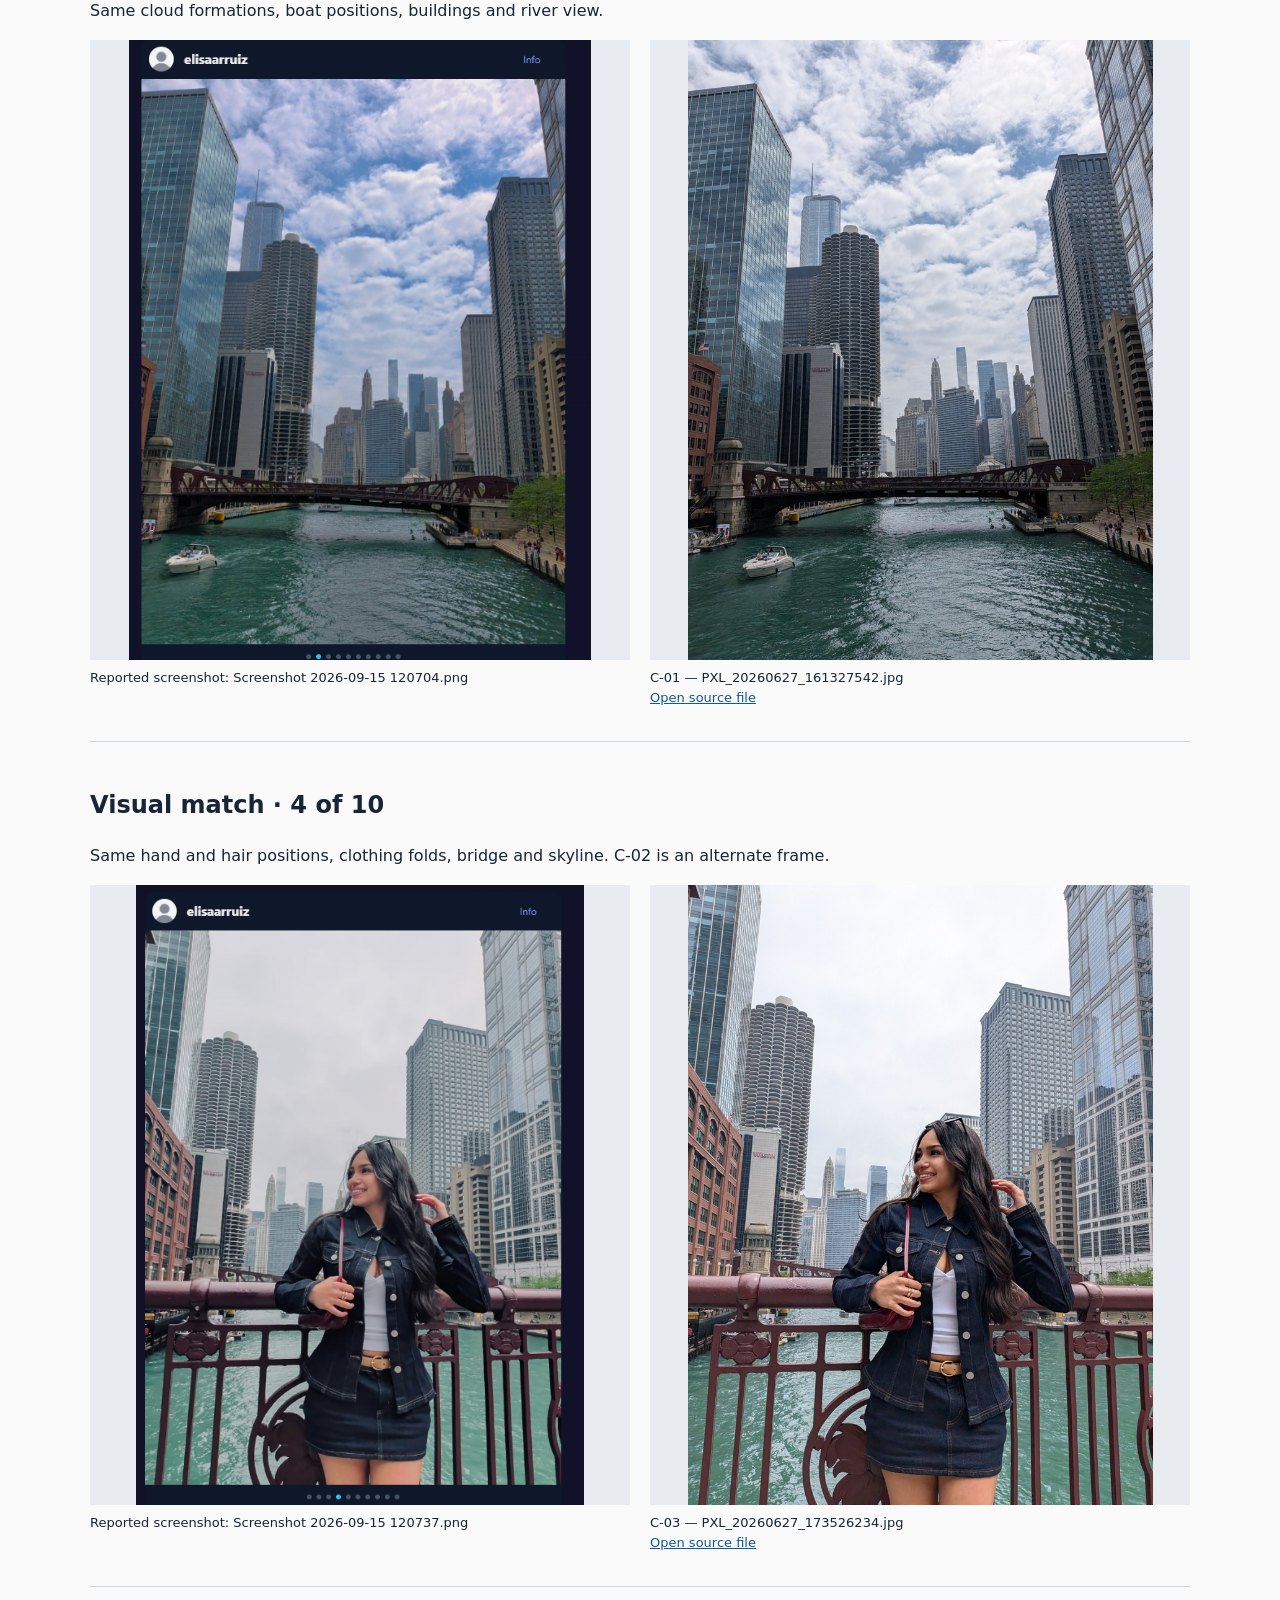
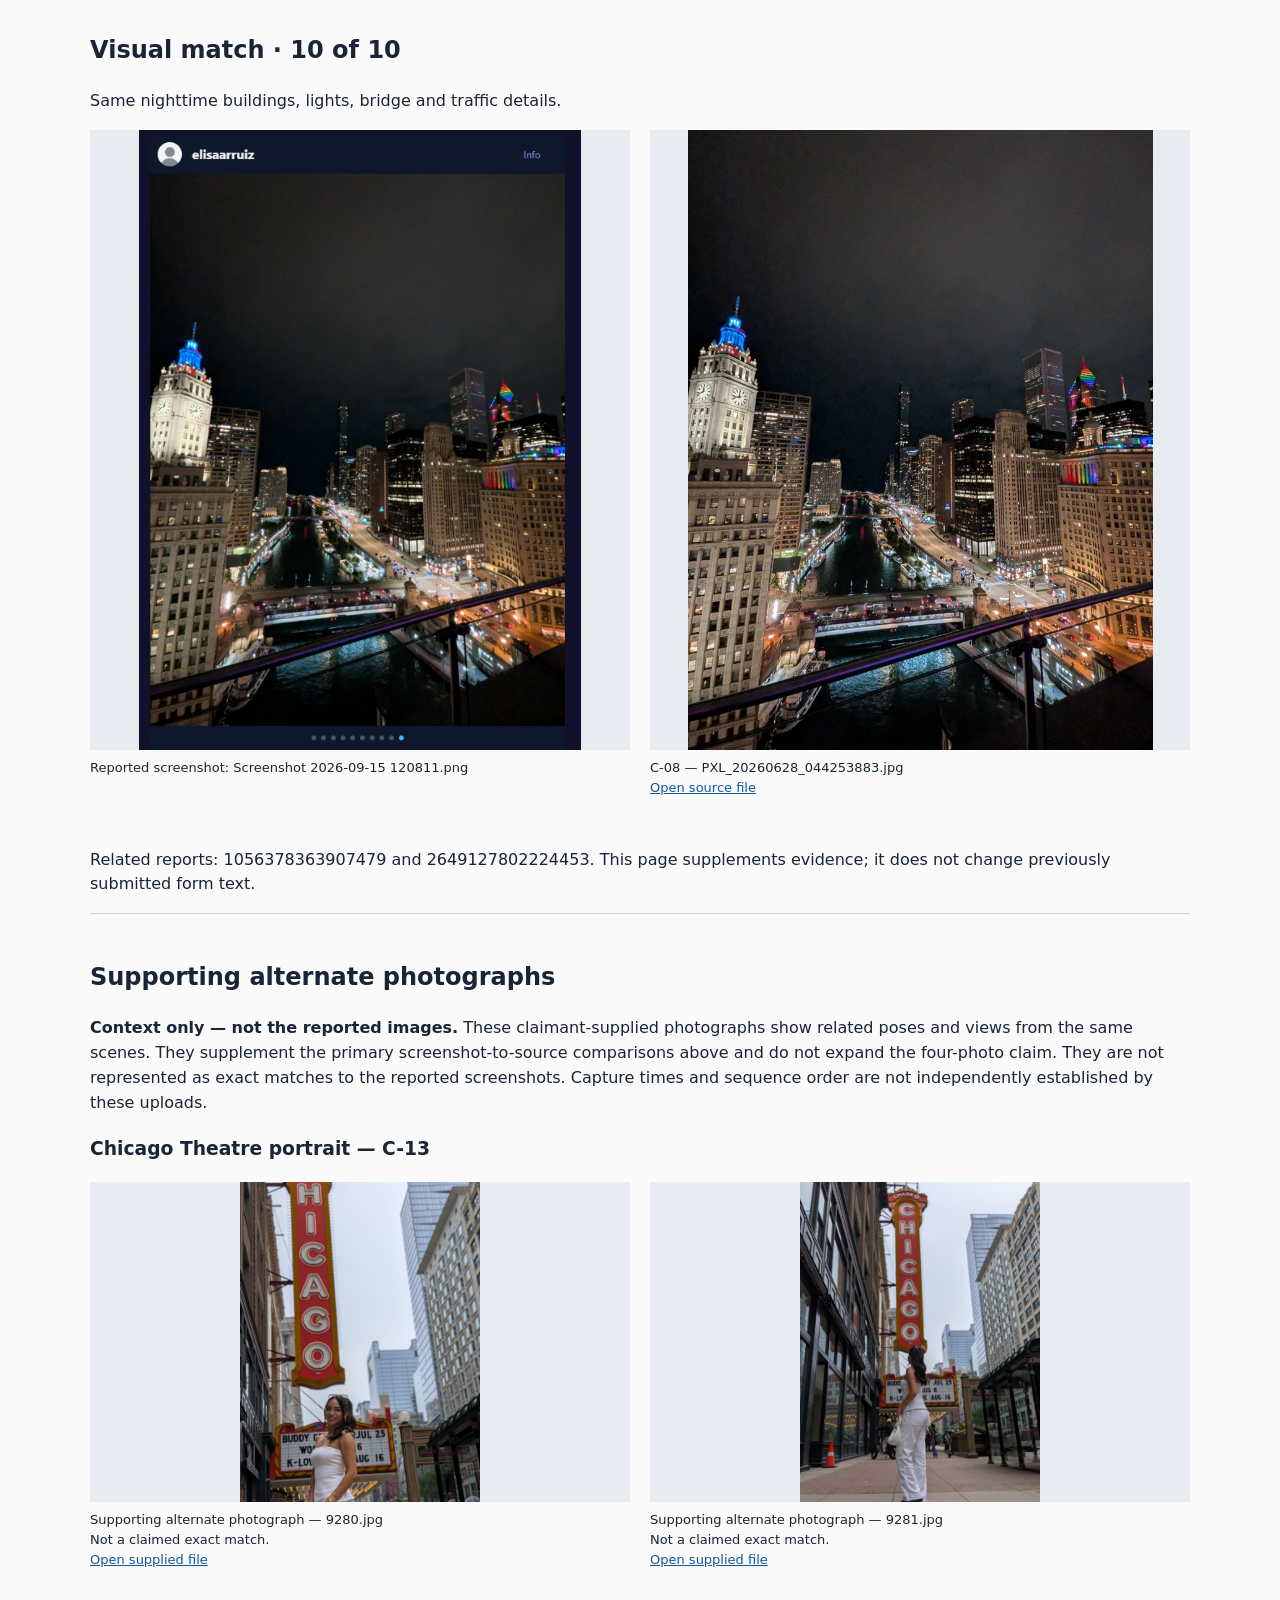
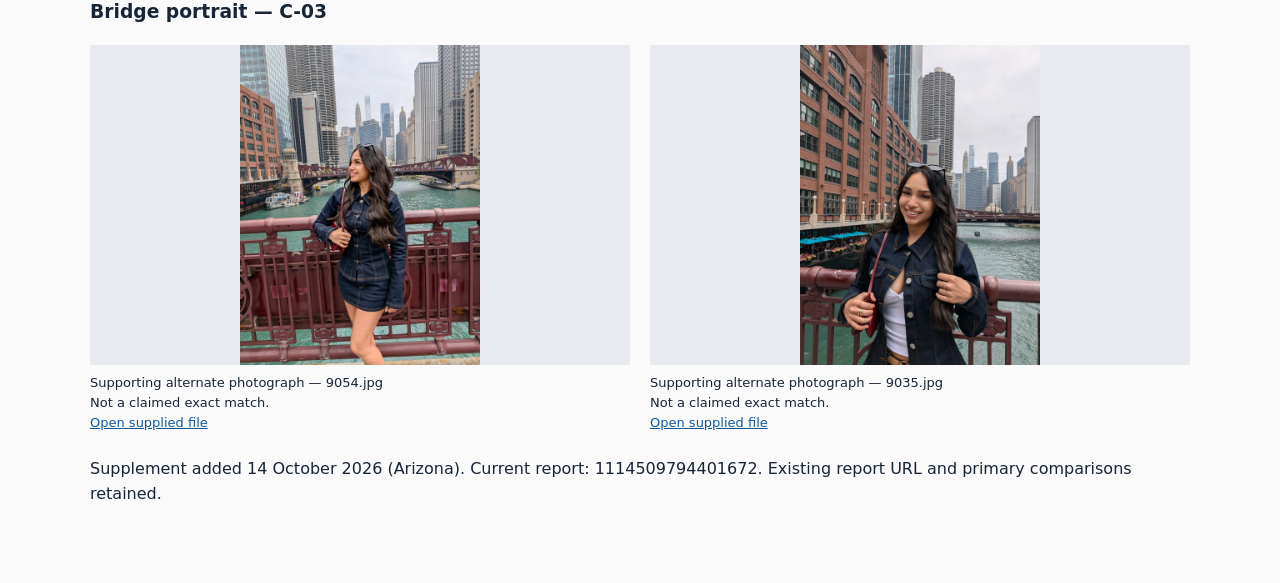
==== commit d6fcdaf6: "Add separately labeled supporting photographs to three carousel reports" ====
--- a/chicago-carousel-evidence.html
+++ b/chicago-carousel-evidence.html
@@ -1 +1 @@
-<!doctype html><html lang="en"><head><meta charset="utf-8"><meta name="viewport" content="width=device-width,initial-scale=1"><meta name="robots" content="noindex,nofollow,noarchive"><title>Chicago carousel</title><style>body{max-width:1100px;margin:35px auto;padding:0 22px;font:16px/1.55 system-ui;color:#172536;background:#fafafa}h1{font-size:32px;line-height:1.2}h2{font-size:24px}a{color:#12579a;overflow-wrap:anywhere}.box{padding:20px;background:#eaf1f6;border-left:5px solid #247382}.pair{display:grid;grid-template-columns:1fr 1fr;gap:20px}figure{margin:0}img{display:block;width:100%;height:620px;object-fit:contain;background:#e8ebef}figcaption{font-size:13px;overflow-wrap:anywhere;padding:8px 0}section{padding:25px 0;border-top:1px solid #ccd4dc}table{border-collapse:collapse;width:100%;font-size:14px}td,th{border:1px solid #cbd3dc;padding:9px;text-align:left;vertical-align:top;overflow-wrap:anywhere}.warn{background:#fff3dc;padding:12px}.thumb{height:320px}video{max-height:580px;max-width:100%}@media(max-width:650px){.pair{grid-template-columns:1fr}img{height:auto}}@media print{section{break-before:page}img{height:480px}}</style></head><body><h1>Chicago carousel — screenshot-to-source comparisons</h1><p>Claimant: Hassan A. Khalifeh · Reported account: @elisaarruiz · Updated 14 October 2026</p><p><b>Reported location supplied by claimant:</b> <a href="https://www.instagram.com/p/Daf5B3SGzzi/">https://www.instagram.com/p/Daf5B3SGzzi/</a></p><div class="box"><b>Claimant’s scope:</b> I created the source works shown in the comparisons below and report their unauthorized reproductions at the identified locations. I request removal of every unauthorized reproduction identified in those comparisons, not only carousel covers. Alternate-shot galleries have been removed. Any unresolved item is explicitly labeled and is not represented as a confirmed match.</div><p>Full supplied screenshots are preserved below. Source previews are resized only for display; original source links are provided. “Visual match” means corresponding image content, not byte-identical files or proof of authorship by image matching alone. Slide positions are counted from visible pagination dots; no position is assigned when the indicator is missing or incomplete. Carousel URLs are claimant-supplied because these screenshots do not display the address bar.</p><table><tr><th>Screenshot</th><th>Position</th><th>Source</th><th>Finding</th></tr><tr><td><a href="#s120650">120650</a></td><td>1 of 10</td><td>C-13</td><td>Visual match</td></tr><tr><td><a href="#s120704">120704</a></td><td>2 of 10</td><td>C-01</td><td>Visual match</td></tr><tr><td><a href="#s120737">120737</a></td><td>4 of 10</td><td>C-03</td><td>Visual match</td></tr><tr><td><a href="#s120811">120811</a></td><td>10 of 10</td><td>C-08</td><td>Visual match</td></tr></table><section id="s120650"><h2>Visual match · 1 of 10</h2><p>Same pose, pedestrians, marquee and street details; posted image has different tonal rendering.</p><div class="pair"><figure><img src="comparison-fdb0e4a8d092f128.png" alt="Reported screenshot: Screenshot 2026-09-15 120650.png"><figcaption>Reported screenshot: Screenshot 2026-09-15 120650.png</figcaption></figure><figure><img src="comparison-65249a5cb71f1da4.jpg" alt="C-13 — PXL_20260628_190459056.PORTRAIT.jpg"><figcaption>C-13 — PXL_20260628_190459056.PORTRAIT.jpg<br><a href="https://sounakelly.github.io/copyright-evidence-1056378363907479/PXL_20260628_190459056.PORTRAIT.jpg">Open source file</a></figcaption></figure></div></section><section id="s120704"><h2>Visual match · 2 of 10</h2><p>Same cloud formations, boat positions, buildings and river view.</p><div class="pair"><figure><img src="comparison-80e5a5ea8a828743.png" alt="Reported screenshot: Screenshot 2026-09-15 120704.png"><figcaption>Reported screenshot: Screenshot 2026-09-15 120704.png</figcaption></figure><figure><img src="comparison-5eb6844a0e0c6447.jpg" alt="C-01 — PXL_20260627_161327542.jpg"><figcaption>C-01 — PXL_20260627_161327542.jpg<br><a href="https://sounakelly.github.io/copyright-evidence-1056378363907479/PXL_20260627_161327542.jpg">Open source file</a></figcaption></figure></div></section><section id="s120737"><h2>Visual match · 4 of 10</h2><p>Same hand and hair positions, clothing folds, bridge and skyline. C-02 is an alternate frame.</p><div class="pair"><figure><img src="comparison-6c9181787e60a935.png" alt="Reported screenshot: Screenshot 2026-09-15 120737.png"><figcaption>Reported screenshot: Screenshot 2026-09-15 120737.png</figcaption></figure><figure><img src="comparison-6a5ffdaf5e4c6fd1.jpg" alt="C-03 — PXL_20260627_173526234.jpg"><figcaption>C-03 — PXL_20260627_173526234.jpg<br><a href="https://sounakelly.github.io/copyright-evidence-1056378363907479/PXL_20260627_173526234.jpg">Open source file</a></figcaption></figure></div></section><section id="s120811"><h2>Visual match · 10 of 10</h2><p>Same nighttime buildings, lights, bridge and traffic details.</p><div class="pair"><figure><img src="comparison-7e4069fa3e082a0d.png" alt="Reported screenshot: Screenshot 2026-09-15 120811.png"><figcaption>Reported screenshot: Screenshot 2026-09-15 120811.png</figcaption></figure><figure><img src="comparison-a0cfa837c23edb60.jpg" alt="C-08 — PXL_20260628_044253883.jpg"><figcaption>C-08 — PXL_20260628_044253883.jpg<br><a href="https://sounakelly.github.io/copyright-evidence-1056378363907479/PXL_20260628_044253883.jpg">Open source file</a></figcaption></figure></div></section><p>Related reports: 1056378363907479 and 2649127802224453. This page supplements evidence; it does not change previously submitted form text.</p></body></html>+<!doctype html><html lang="en"><head><meta charset="utf-8"><meta name="viewport" content="width=device-width,initial-scale=1"><meta name="robots" content="noindex,nofollow,noarchive"><title>Chicago carousel</title><style>body{max-width:1100px;margin:35px auto;padding:0 22px;font:16px/1.55 system-ui;color:#172536;background:#fafafa}h1{font-size:32px;line-height:1.2}h2{font-size:24px}a{color:#12579a;overflow-wrap:anywhere}.box{padding:20px;background:#eaf1f6;border-left:5px solid #247382}.pair{display:grid;grid-template-columns:1fr 1fr;gap:20px}figure{margin:0}img{display:block;width:100%;height:620px;object-fit:contain;background:#e8ebef}figcaption{font-size:13px;overflow-wrap:anywhere;padding:8px 0}section{padding:25px 0;border-top:1px solid #ccd4dc}table{border-collapse:collapse;width:100%;font-size:14px}td,th{border:1px solid #cbd3dc;padding:9px;text-align:left;vertical-align:top;overflow-wrap:anywhere}.warn{background:#fff3dc;padding:12px}.thumb{height:320px}video{max-height:580px;max-width:100%}@media(max-width:650px){.pair{grid-template-columns:1fr}img{height:auto}}@media print{section{break-before:page}img{height:480px}}</style></head><body><h1>Chicago carousel — screenshot-to-source comparisons</h1><p>Claimant: Hassan A. Khalifeh · Reported account: @elisaarruiz · Updated 14 October 2026</p><p><b>Reported location supplied by claimant:</b> <a href="https://www.instagram.com/p/Daf5B3SGzzi/">https://www.instagram.com/p/Daf5B3SGzzi/</a></p><div class="box"><b>Claimant’s scope:</b> I created the source works shown in the comparisons below and report their unauthorized reproductions at the identified locations. I request removal of every unauthorized reproduction identified in those comparisons, not only carousel covers. Primary comparisons appear first. Separately labeled supporting alternate photographs follow below; they are not additional claimed matches. Any unresolved item is explicitly labeled and is not represented as a confirmed match.</div><p>Full supplied screenshots are preserved below. Source previews are resized only for display; original source links are provided. “Visual match” means corresponding image content, not byte-identical files or proof of authorship by image matching alone. Slide positions are counted from visible pagination dots; no position is assigned when the indicator is missing or incomplete. Carousel URLs are claimant-supplied because these screenshots do not display the address bar.</p><table><tr><th>Screenshot</th><th>Position</th><th>Source</th><th>Finding</th></tr><tr><td><a href="#s120650">120650</a></td><td>1 of 10</td><td>C-13</td><td>Visual match</td></tr><tr><td><a href="#s120704">120704</a></td><td>2 of 10</td><td>C-01</td><td>Visual match</td></tr><tr><td><a href="#s120737">120737</a></td><td>4 of 10</td><td>C-03</td><td>Visual match</td></tr><tr><td><a href="#s120811">120811</a></td><td>10 of 10</td><td>C-08</td><td>Visual match</td></tr></table><section id="s120650"><h2>Visual match · 1 of 10</h2><p>Same pose, pedestrians, marquee and street details; posted image has different tonal rendering.</p><div class="pair"><figure><img src="comparison-fdb0e4a8d092f128.png" alt="Reported screenshot: Screenshot 2026-09-15 120650.png"><figcaption>Reported screenshot: Screenshot 2026-09-15 120650.png</figcaption></figure><figure><img src="comparison-65249a5cb71f1da4.jpg" alt="C-13 — PXL_20260628_190459056.PORTRAIT.jpg"><figcaption>C-13 — PXL_20260628_190459056.PORTRAIT.jpg<br><a href="https://sounakelly.github.io/copyright-evidence-1056378363907479/PXL_20260628_190459056.PORTRAIT.jpg">Open source file</a></figcaption></figure></div></section><section id="s120704"><h2>Visual match · 2 of 10</h2><p>Same cloud formations, boat positions, buildings and river view.</p><div class="pair"><figure><img src="comparison-80e5a5ea8a828743.png" alt="Reported screenshot: Screenshot 2026-09-15 120704.png"><figcaption>Reported screenshot: Screenshot 2026-09-15 120704.png</figcaption></figure><figure><img src="comparison-5eb6844a0e0c6447.jpg" alt="C-01 — PXL_20260627_161327542.jpg"><figcaption>C-01 — PXL_20260627_161327542.jpg<br><a href="https://sounakelly.github.io/copyright-evidence-1056378363907479/PXL_20260627_161327542.jpg">Open source file</a></figcaption></figure></div></section><section id="s120737"><h2>Visual match · 4 of 10</h2><p>Same hand and hair positions, clothing folds, bridge and skyline. C-02 is an alternate frame.</p><div class="pair"><figure><img src="comparison-6c9181787e60a935.png" alt="Reported screenshot: Screenshot 2026-09-15 120737.png"><figcaption>Reported screenshot: Screenshot 2026-09-15 120737.png</figcaption></figure><figure><img src="comparison-6a5ffdaf5e4c6fd1.jpg" alt="C-03 — PXL_20260627_173526234.jpg"><figcaption>C-03 — PXL_20260627_173526234.jpg<br><a href="https://sounakelly.github.io/copyright-evidence-1056378363907479/PXL_20260627_173526234.jpg">Open source file</a></figcaption></figure></div></section><section id="s120811"><h2>Visual match · 10 of 10</h2><p>Same nighttime buildings, lights, bridge and traffic details.</p><div class="pair"><figure><img src="comparison-7e4069fa3e082a0d.png" alt="Reported screenshot: Screenshot 2026-09-15 120811.png"><figcaption>Reported screenshot: Screenshot 2026-09-15 120811.png</figcaption></figure><figure><img src="comparison-a0cfa837c23edb60.jpg" alt="C-08 — PXL_20260628_044253883.jpg"><figcaption>C-08 — PXL_20260628_044253883.jpg<br><a href="https://sounakelly.github.io/copyright-evidence-1056378363907479/PXL_20260628_044253883.jpg">Open source file</a></figcaption></figure></div></section><p>Related reports: 1056378363907479 and 2649127802224453. This page supplements evidence; it does not change previously submitted form text.</p><section id="supporting-alternates"><h2>Supporting alternate photographs</h2><p><b>Context only — not the reported images.</b> These claimant-supplied photographs show related poses and views from the same scenes. They supplement the primary screenshot-to-source comparisons above and do not expand the four-photo claim. They are not represented as exact matches to the reported screenshots. Capture times and sequence order are not independently established by these uploads.</p><h3>Chicago Theatre portrait — C-13</h3><div class="pair"><figure><img class="thumb" src="support-chicago-9280.jpg" alt="Supporting alternate photograph 9280.jpg"><figcaption>Supporting alternate photograph — 9280.jpg<br>Not a claimed exact match.<br><a href="support-chicago-9280.jpg">Open supplied file</a></figcaption></figure><figure><img class="thumb" src="support-chicago-9281.jpg" alt="Supporting alternate photograph 9281.jpg"><figcaption>Supporting alternate photograph — 9281.jpg<br>Not a claimed exact match.<br><a href="support-chicago-9281.jpg">Open supplied file</a></figcaption></figure></div><h3>Bridge portrait — C-03</h3><div class="pair"><figure><img class="thumb" src="support-chicago-9054.jpg" alt="Supporting alternate photograph 9054.jpg"><figcaption>Supporting alternate photograph — 9054.jpg<br>Not a claimed exact match.<br><a href="support-chicago-9054.jpg">Open supplied file</a></figcaption></figure><figure><img class="thumb" src="support-chicago-9035.jpg" alt="Supporting alternate photograph 9035.jpg"><figcaption>Supporting alternate photograph — 9035.jpg<br>Not a claimed exact match.<br><a href="support-chicago-9035.jpg">Open supplied file</a></figcaption></figure></div><p>Supplement added 14 October 2026 (Arizona). Current report: 1114509794401672. Existing report URL and primary comparisons retained.</p></section></body></html>
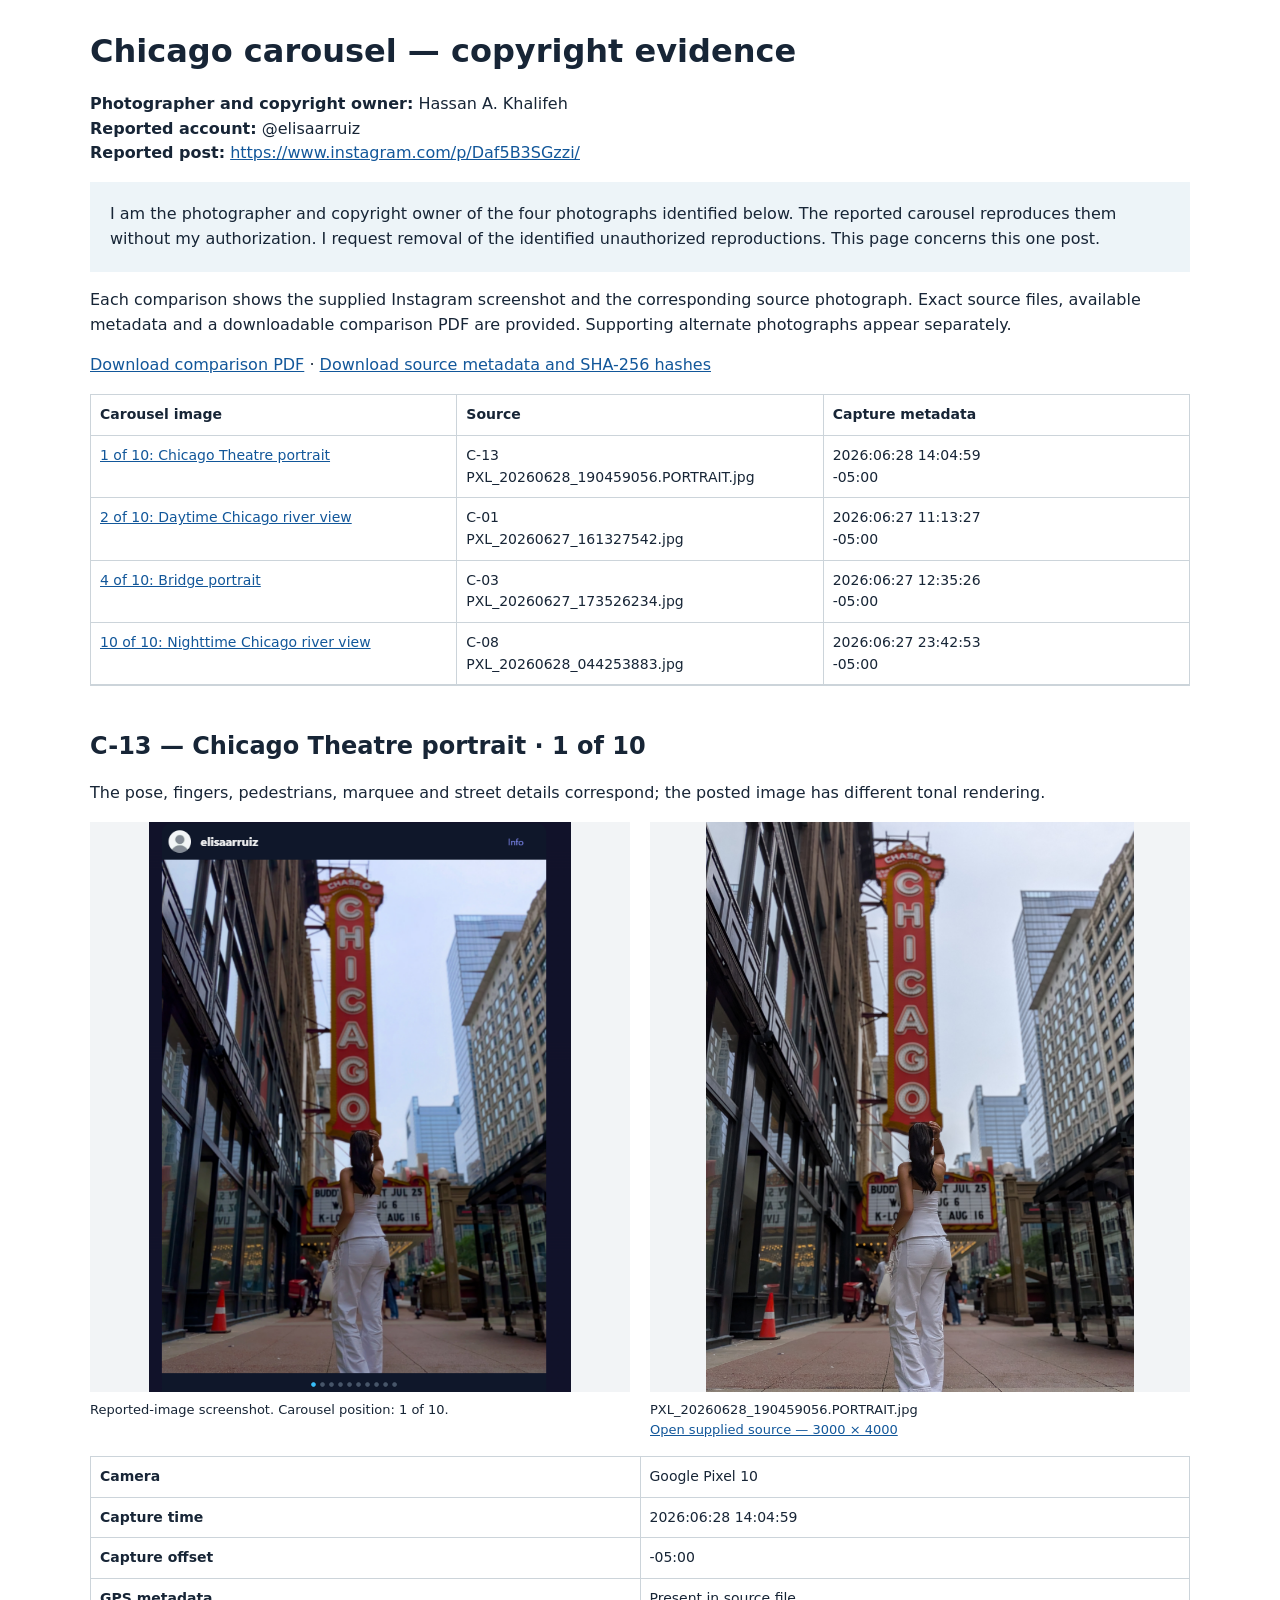
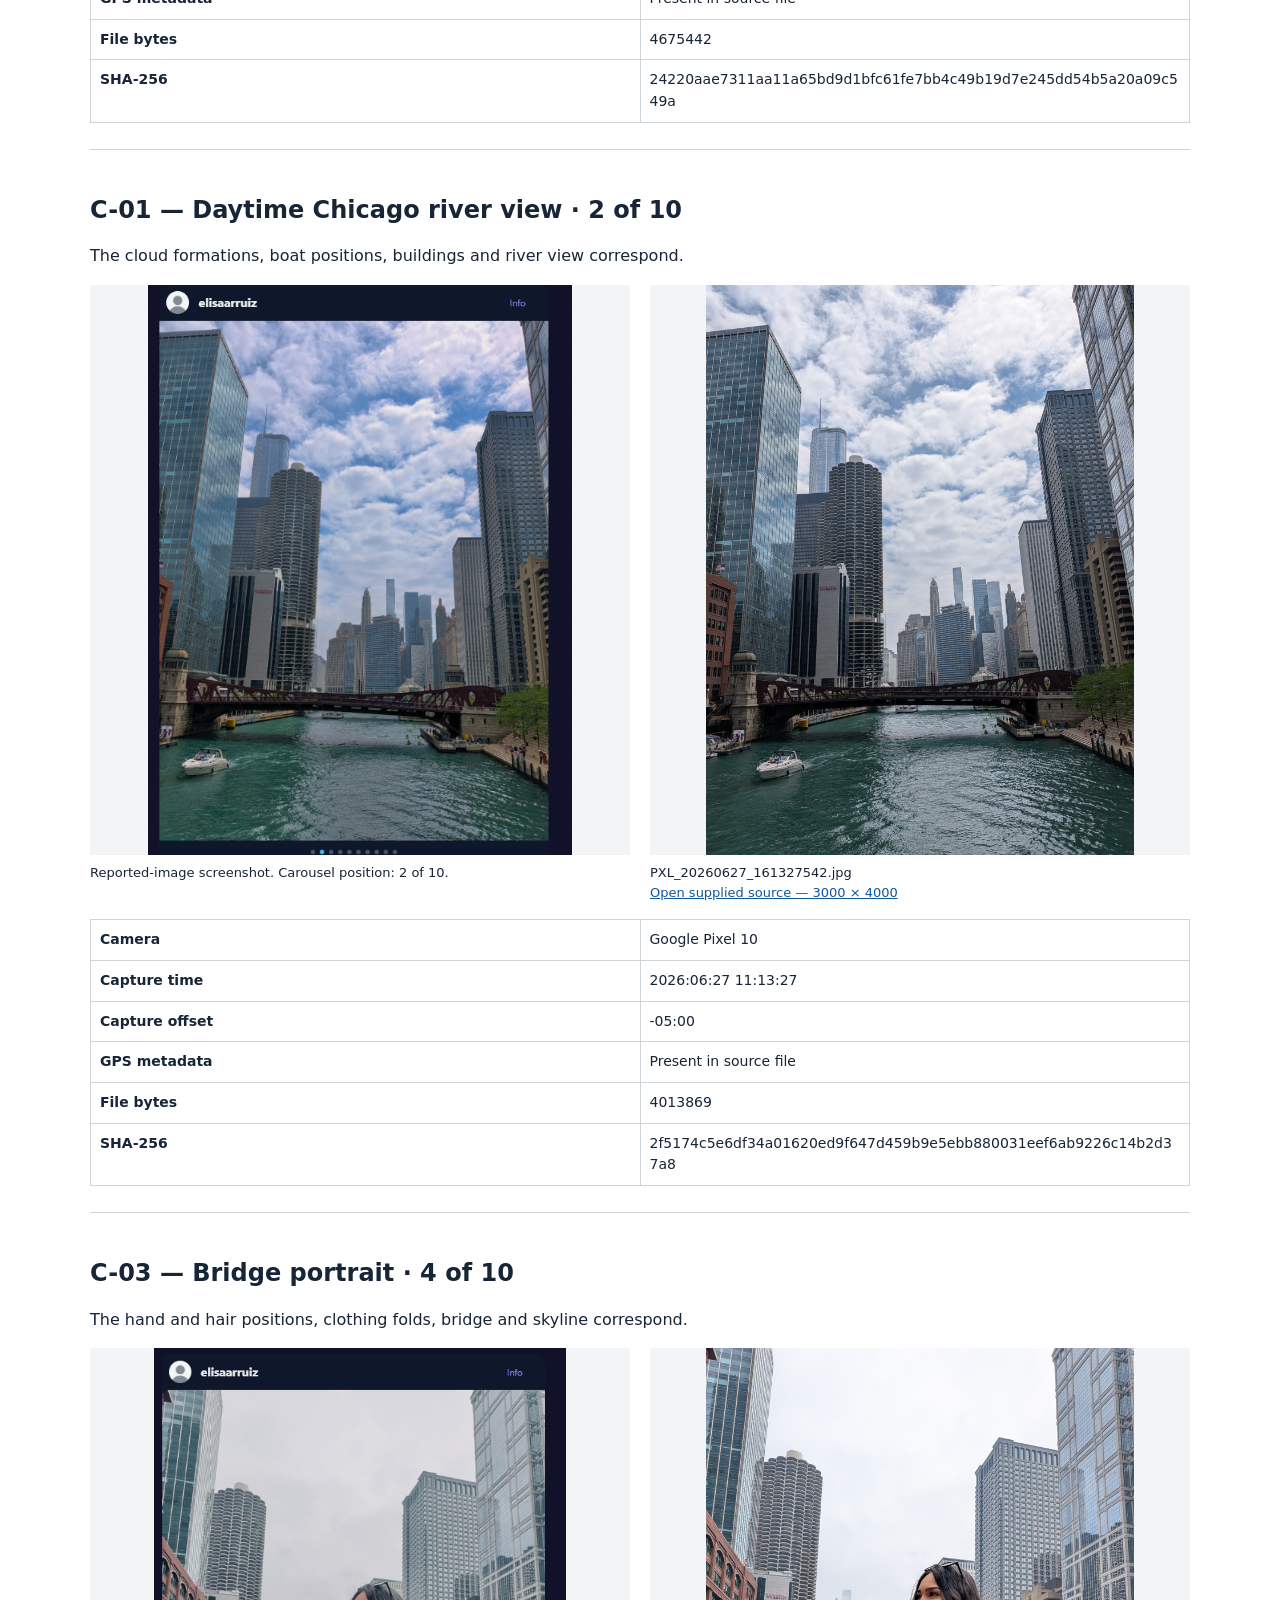
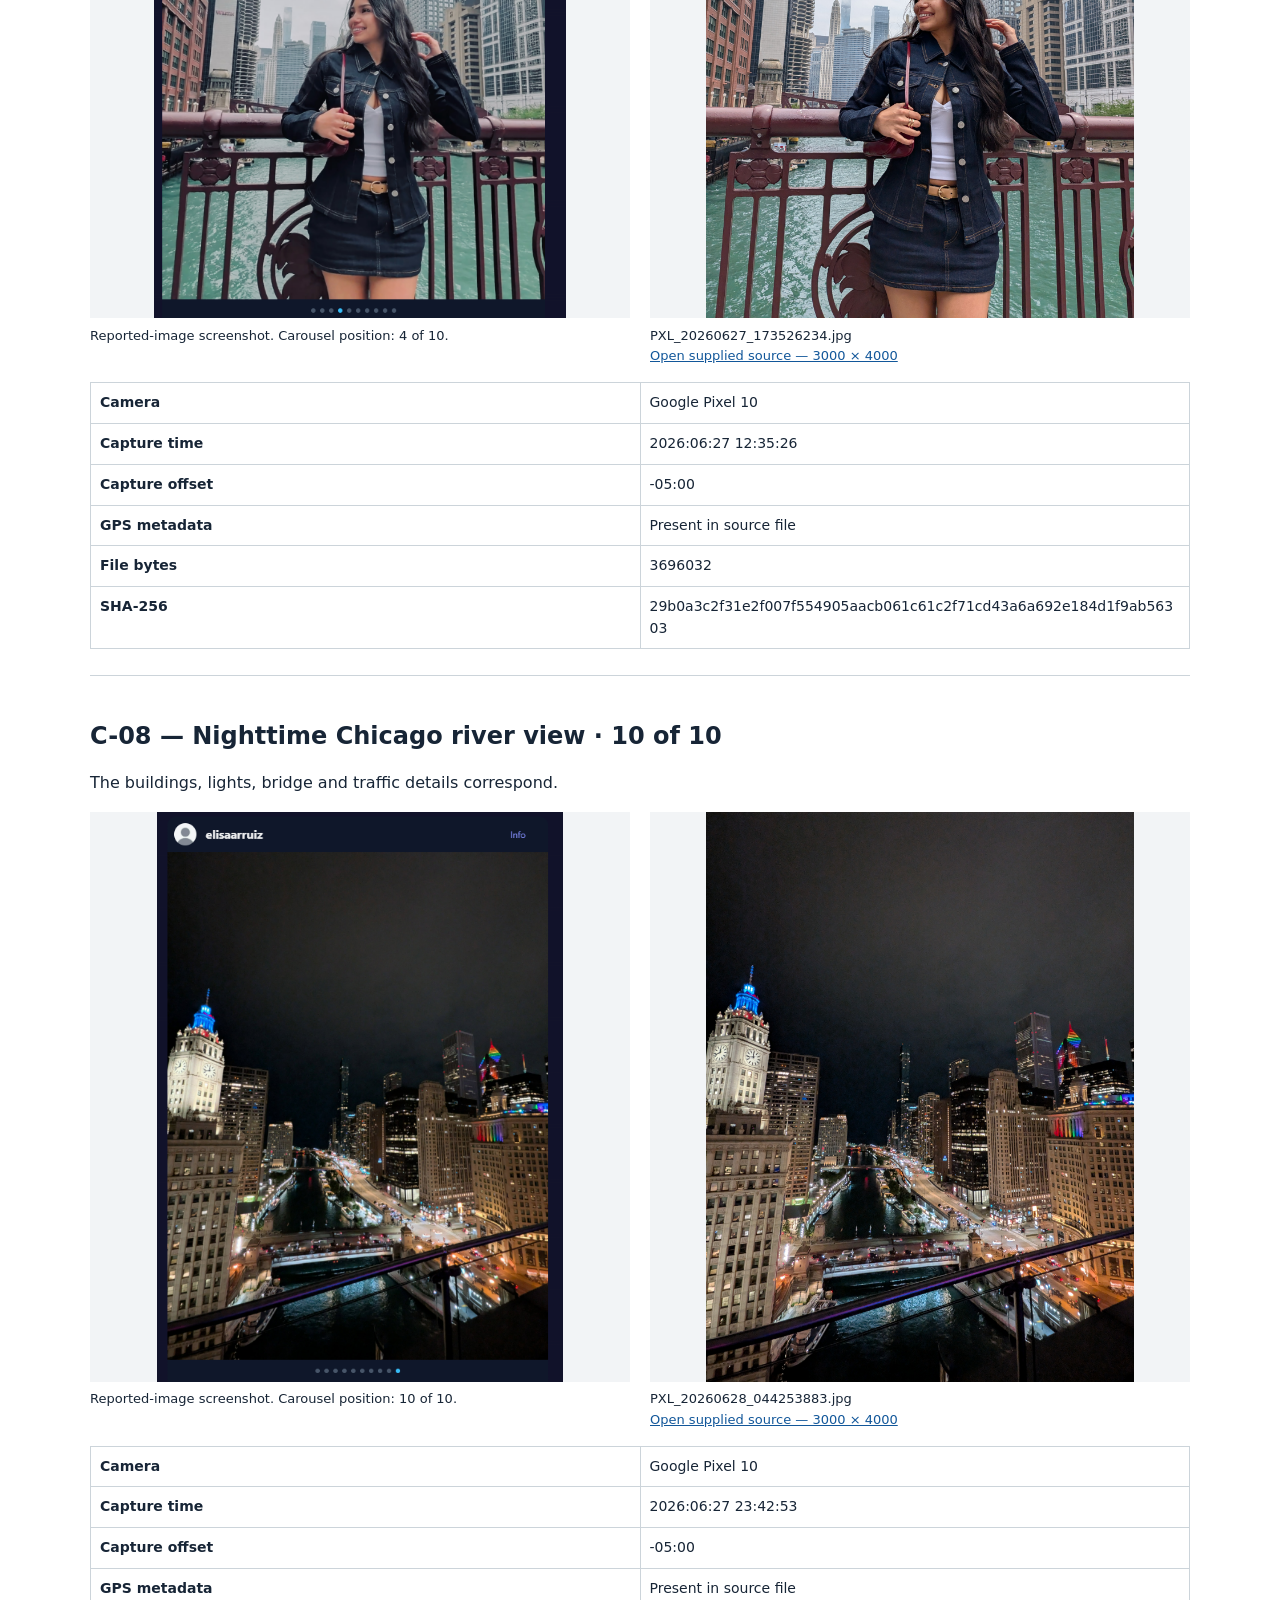
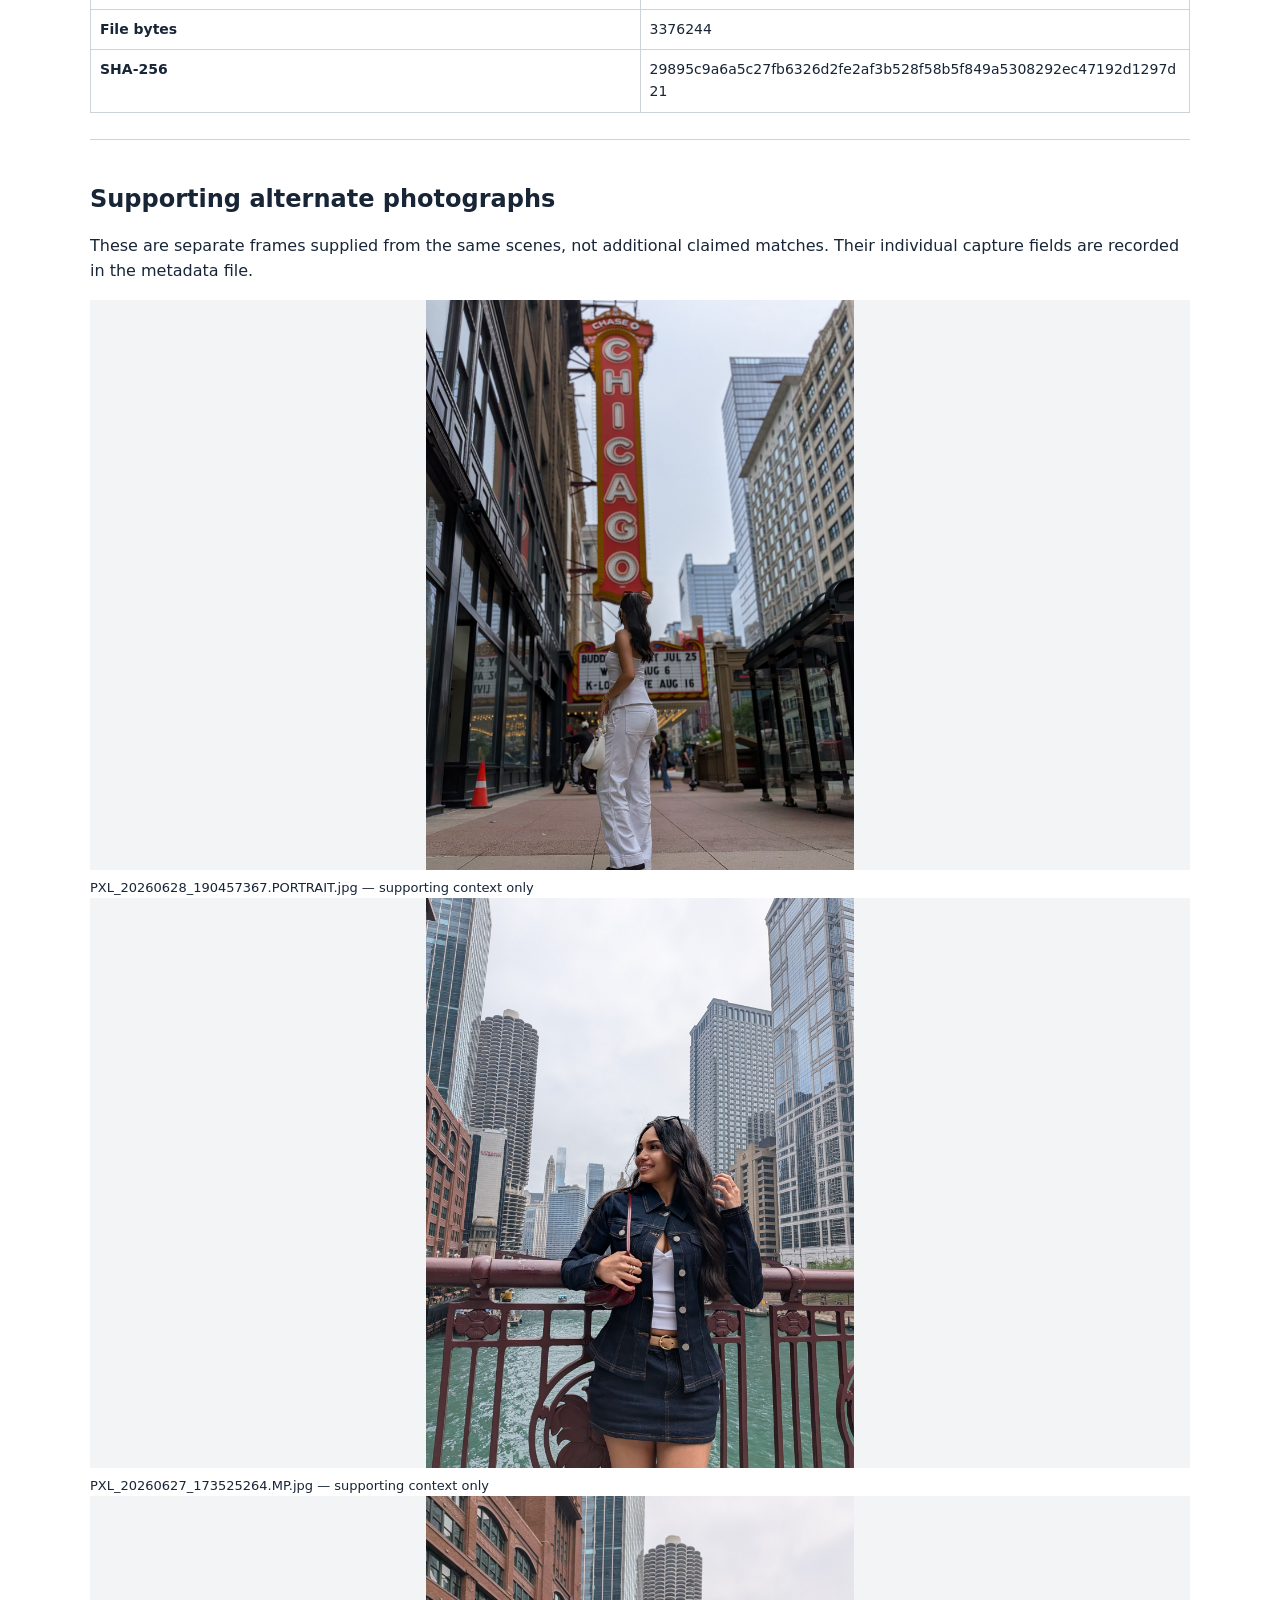
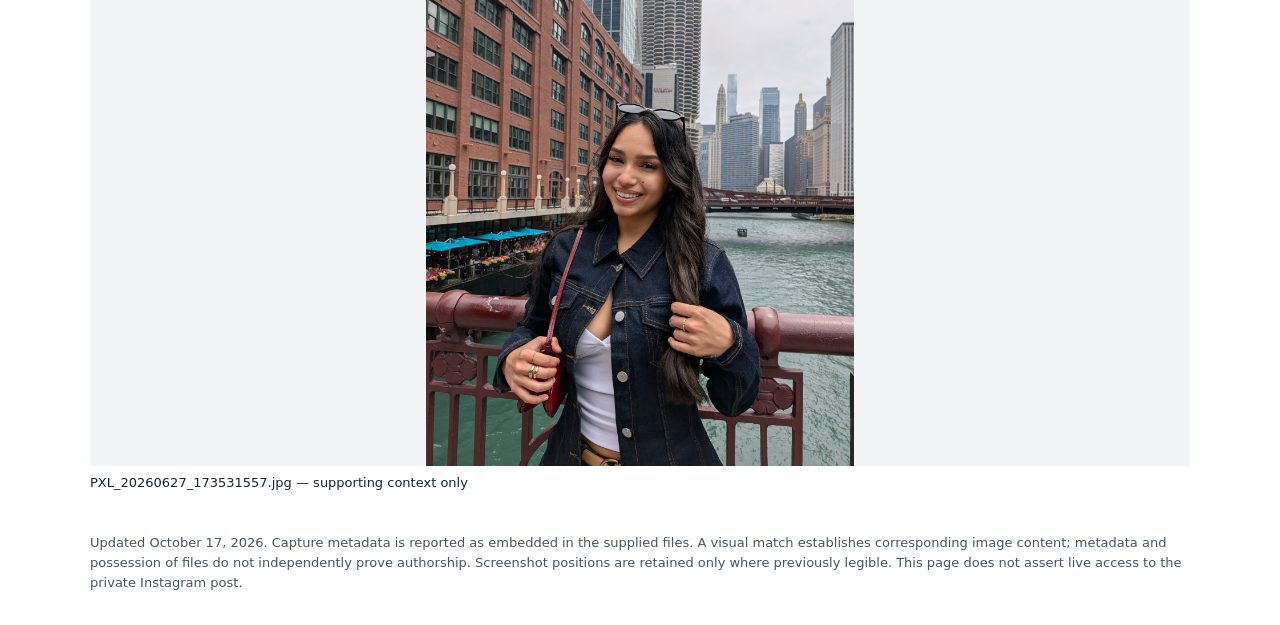
==== commit b6244618: "Publish three separate evidence reports with verified source files and metadata" ====
--- a/chicago-carousel-evidence.html
+++ b/chicago-carousel-evidence.html
@@ -1 +1 @@
-<!doctype html><html lang="en"><head><meta charset="utf-8"><meta name="viewport" content="width=device-width,initial-scale=1"><meta name="robots" content="noindex,nofollow,noarchive"><title>Chicago carousel</title><style>body{max-width:1100px;margin:35px auto;padding:0 22px;font:16px/1.55 system-ui;color:#172536;background:#fafafa}h1{font-size:32px;line-height:1.2}h2{font-size:24px}a{color:#12579a;overflow-wrap:anywhere}.box{padding:20px;background:#eaf1f6;border-left:5px solid #247382}.pair{display:grid;grid-template-columns:1fr 1fr;gap:20px}figure{margin:0}img{display:block;width:100%;height:620px;object-fit:contain;background:#e8ebef}figcaption{font-size:13px;overflow-wrap:anywhere;padding:8px 0}section{padding:25px 0;border-top:1px solid #ccd4dc}table{border-collapse:collapse;width:100%;font-size:14px}td,th{border:1px solid #cbd3dc;padding:9px;text-align:left;vertical-align:top;overflow-wrap:anywhere}.warn{background:#fff3dc;padding:12px}.thumb{height:320px}video{max-height:580px;max-width:100%}@media(max-width:650px){.pair{grid-template-columns:1fr}img{height:auto}}@media print{section{break-before:page}img{height:480px}}</style></head><body><h1>Chicago carousel — screenshot-to-source comparisons</h1><p>Claimant: Hassan A. Khalifeh · Reported account: @elisaarruiz · Updated 14 October 2026</p><p><b>Reported location supplied by claimant:</b> <a href="https://www.instagram.com/p/Daf5B3SGzzi/">https://www.instagram.com/p/Daf5B3SGzzi/</a></p><div class="box"><b>Claimant’s scope:</b> I created the source works shown in the comparisons below and report their unauthorized reproductions at the identified locations. I request removal of every unauthorized reproduction identified in those comparisons, not only carousel covers. Primary comparisons appear first. Separately labeled supporting alternate photographs follow below; they are not additional claimed matches. Any unresolved item is explicitly labeled and is not represented as a confirmed match.</div><p>Full supplied screenshots are preserved below. Source previews are resized only for display; original source links are provided. “Visual match” means corresponding image content, not byte-identical files or proof of authorship by image matching alone. Slide positions are counted from visible pagination dots; no position is assigned when the indicator is missing or incomplete. Carousel URLs are claimant-supplied because these screenshots do not display the address bar.</p><table><tr><th>Screenshot</th><th>Position</th><th>Source</th><th>Finding</th></tr><tr><td><a href="#s120650">120650</a></td><td>1 of 10</td><td>C-13</td><td>Visual match</td></tr><tr><td><a href="#s120704">120704</a></td><td>2 of 10</td><td>C-01</td><td>Visual match</td></tr><tr><td><a href="#s120737">120737</a></td><td>4 of 10</td><td>C-03</td><td>Visual match</td></tr><tr><td><a href="#s120811">120811</a></td><td>10 of 10</td><td>C-08</td><td>Visual match</td></tr></table><section id="s120650"><h2>Visual match · 1 of 10</h2><p>Same pose, pedestrians, marquee and street details; posted image has different tonal rendering.</p><div class="pair"><figure><img src="comparison-fdb0e4a8d092f128.png" alt="Reported screenshot: Screenshot 2026-09-15 120650.png"><figcaption>Reported screenshot: Screenshot 2026-09-15 120650.png</figcaption></figure><figure><img src="comparison-65249a5cb71f1da4.jpg" alt="C-13 — PXL_20260628_190459056.PORTRAIT.jpg"><figcaption>C-13 — PXL_20260628_190459056.PORTRAIT.jpg<br><a href="https://sounakelly.github.io/copyright-evidence-1056378363907479/PXL_20260628_190459056.PORTRAIT.jpg">Open source file</a></figcaption></figure></div></section><section id="s120704"><h2>Visual match · 2 of 10</h2><p>Same cloud formations, boat positions, buildings and river view.</p><div class="pair"><figure><img src="comparison-80e5a5ea8a828743.png" alt="Reported screenshot: Screenshot 2026-09-15 120704.png"><figcaption>Reported screenshot: Screenshot 2026-09-15 120704.png</figcaption></figure><figure><img src="comparison-5eb6844a0e0c6447.jpg" alt="C-01 — PXL_20260627_161327542.jpg"><figcaption>C-01 — PXL_20260627_161327542.jpg<br><a href="https://sounakelly.github.io/copyright-evidence-1056378363907479/PXL_20260627_161327542.jpg">Open source file</a></figcaption></figure></div></section><section id="s120737"><h2>Visual match · 4 of 10</h2><p>Same hand and hair positions, clothing folds, bridge and skyline. C-02 is an alternate frame.</p><div class="pair"><figure><img src="comparison-6c9181787e60a935.png" alt="Reported screenshot: Screenshot 2026-09-15 120737.png"><figcaption>Reported screenshot: Screenshot 2026-09-15 120737.png</figcaption></figure><figure><img src="comparison-6a5ffdaf5e4c6fd1.jpg" alt="C-03 — PXL_20260627_173526234.jpg"><figcaption>C-03 — PXL_20260627_173526234.jpg<br><a href="https://sounakelly.github.io/copyright-evidence-1056378363907479/PXL_20260627_173526234.jpg">Open source file</a></figcaption></figure></div></section><section id="s120811"><h2>Visual match · 10 of 10</h2><p>Same nighttime buildings, lights, bridge and traffic details.</p><div class="pair"><figure><img src="comparison-7e4069fa3e082a0d.png" alt="Reported screenshot: Screenshot 2026-09-15 120811.png"><figcaption>Reported screenshot: Screenshot 2026-09-15 120811.png</figcaption></figure><figure><img src="comparison-a0cfa837c23edb60.jpg" alt="C-08 — PXL_20260628_044253883.jpg"><figcaption>C-08 — PXL_20260628_044253883.jpg<br><a href="https://sounakelly.github.io/copyright-evidence-1056378363907479/PXL_20260628_044253883.jpg">Open source file</a></figcaption></figure></div></section><p>Related reports: 1056378363907479 and 2649127802224453. This page supplements evidence; it does not change previously submitted form text.</p><section id="supporting-alternates"><h2>Supporting alternate photographs</h2><p><b>Context only — not the reported images.</b> These claimant-supplied photographs show related poses and views from the same scenes. They supplement the primary screenshot-to-source comparisons above and do not expand the four-photo claim. They are not represented as exact matches to the reported screenshots. Capture times and sequence order are not independently established by these uploads.</p><h3>Chicago Theatre portrait — C-13</h3><div class="pair"><figure><img class="thumb" src="support-chicago-9280.jpg" alt="Supporting alternate photograph 9280.jpg"><figcaption>Supporting alternate photograph — 9280.jpg<br>Not a claimed exact match.<br><a href="support-chicago-9280.jpg">Open supplied file</a></figcaption></figure><figure><img class="thumb" src="support-chicago-9281.jpg" alt="Supporting alternate photograph 9281.jpg"><figcaption>Supporting alternate photograph — 9281.jpg<br>Not a claimed exact match.<br><a href="support-chicago-9281.jpg">Open supplied file</a></figcaption></figure></div><h3>Bridge portrait — C-03</h3><div class="pair"><figure><img class="thumb" src="support-chicago-9054.jpg" alt="Supporting alternate photograph 9054.jpg"><figcaption>Supporting alternate photograph — 9054.jpg<br>Not a claimed exact match.<br><a href="support-chicago-9054.jpg">Open supplied file</a></figcaption></figure><figure><img class="thumb" src="support-chicago-9035.jpg" alt="Supporting alternate photograph 9035.jpg"><figcaption>Supporting alternate photograph — 9035.jpg<br>Not a claimed exact match.<br><a href="support-chicago-9035.jpg">Open supplied file</a></figcaption></figure></div><p>Supplement added 14 October 2026 (Arizona). Current report: 1114509794401672. Existing report URL and primary comparisons retained.</p></section></body></html>+<!doctype html><html lang="en"><head><meta charset="utf-8"><meta name="viewport" content="width=device-width,initial-scale=1"><meta name="robots" content="noindex,nofollow,noarchive"><title>Chicago copyright evidence</title><style>body{max-width:1100px;margin:32px auto;padding:0 22px;font:16px/1.55 system-ui;color:#172536}h1,h2{line-height:1.2}a{color:#12579a;overflow-wrap:anywhere}.summary{background:#edf4f8;padding:20px}.pair{display:grid;grid-template-columns:1fr 1fr;gap:20px}.pair>*{min-width:0}figure{margin:0}img{width:100%;height:570px;object-fit:contain;background:#f2f4f6}figcaption{font-size:13px;overflow-wrap:anywhere}section{padding:26px 0;border-top:1px solid #ccd4da}table{width:100%;border-collapse:collapse;table-layout:fixed;font-size:14px}td,th{padding:9px;border:1px solid #ccd4da;text-align:left;vertical-align:top;overflow-wrap:anywhere}.small{font-size:13px;color:#465563}@media(max-width:650px){.pair{grid-template-columns:1fr}img{height:auto}td,th{padding:6px;font-size:12px}}@media print{section{break-before:page}img{height:430px}}</style></head><body><h1>Chicago carousel — copyright evidence</h1><p><strong>Photographer and copyright owner:</strong> Hassan A. Khalifeh<br><strong>Reported account:</strong> @elisaarruiz<br><strong>Reported post:</strong> <a href="https://www.instagram.com/p/Daf5B3SGzzi/">https://www.instagram.com/p/Daf5B3SGzzi/</a></p><div class="summary">I am the photographer and copyright owner of the four photographs identified below. The reported carousel reproduces them without my authorization. I request removal of the identified unauthorized reproductions. This page concerns this one post.</div><p>Each comparison shows the supplied Instagram screenshot and the corresponding source photograph. Exact source files, available metadata and a downloadable comparison PDF are provided. Supporting alternate photographs appear separately.</p><p><a href="verified-2026-10-17/chicago/Chicago_Evidence.pdf">Download comparison PDF</a> · <a href="verified-2026-10-17/chicago/Source_Metadata.json">Download source metadata and SHA-256 hashes</a></p><table><tr><th>Carousel image</th><th>Source</th><th>Capture metadata</th></tr><tr><td><a href="#C-13">1 of 10: Chicago Theatre portrait</a></td><td>C-13<br>PXL_20260628_190459056.PORTRAIT.jpg</td><td>2026:06:28 14:04:59<br>-05:00</td></tr><tr><td><a href="#C-01">2 of 10: Daytime Chicago river view</a></td><td>C-01<br>PXL_20260627_161327542.jpg</td><td>2026:06:27 11:13:27<br>-05:00</td></tr><tr><td><a href="#C-03">4 of 10: Bridge portrait</a></td><td>C-03<br>PXL_20260627_173526234.jpg</td><td>2026:06:27 12:35:26<br>-05:00</td></tr><tr><td><a href="#C-08">10 of 10: Nighttime Chicago river view</a></td><td>C-08<br>PXL_20260628_044253883.jpg</td><td>2026:06:27 23:42:53<br>-05:00</td></tr></table><section id="C-13"><h2>C-13 — Chicago Theatre portrait · 1 of 10</h2><p>The pose, fingers, pedestrians, marquee and street details correspond; the posted image has different tonal rendering.</p><div class="pair"><figure><a href="verified-2026-10-17/chicago/screenshots/comparison-fdb0e4a8d092f128.png"><img src="verified-2026-10-17/chicago/screenshots/comparison-fdb0e4a8d092f128.png" alt="Reported Instagram screenshot: Chicago Theatre portrait"></a><figcaption>Reported-image screenshot. Carousel position: 1 of 10.</figcaption></figure><figure><a href="verified-2026-10-17/chicago/sources/PXL_20260628_190459056.PORTRAIT.jpg"><img src="verified-2026-10-17/chicago/sources/PXL_20260628_190459056.PORTRAIT.jpg" alt="Corresponding source: Chicago Theatre portrait"></a><figcaption>PXL_20260628_190459056.PORTRAIT.jpg<br><a href="verified-2026-10-17/chicago/sources/PXL_20260628_190459056.PORTRAIT.jpg">Open supplied source — 3000 × 4000</a></figcaption></figure></div><p></p><table><tr><th>Camera</th><td>Google Pixel 10</td></tr><tr><th>Capture time</th><td>2026:06:28 14:04:59</td></tr><tr><th>Capture offset</th><td>-05:00</td></tr><tr><th>GPS metadata</th><td>Present in source file</td></tr><tr><th>File bytes</th><td>4675442</td></tr><tr><th>SHA-256</th><td>24220aae7311aa11a65bd9d1bfc61fe7bb4c49b19d7e245dd54b5a20a09c549a</td></tr></table></section><section id="C-01"><h2>C-01 — Daytime Chicago river view · 2 of 10</h2><p>The cloud formations, boat positions, buildings and river view correspond.</p><div class="pair"><figure><a href="verified-2026-10-17/chicago/screenshots/comparison-80e5a5ea8a828743.png"><img src="verified-2026-10-17/chicago/screenshots/comparison-80e5a5ea8a828743.png" alt="Reported Instagram screenshot: Daytime Chicago river view"></a><figcaption>Reported-image screenshot. Carousel position: 2 of 10.</figcaption></figure><figure><a href="verified-2026-10-17/chicago/sources/PXL_20260627_161327542.jpg"><img src="verified-2026-10-17/chicago/sources/PXL_20260627_161327542.jpg" alt="Corresponding source: Daytime Chicago river view"></a><figcaption>PXL_20260627_161327542.jpg<br><a href="verified-2026-10-17/chicago/sources/PXL_20260627_161327542.jpg">Open supplied source — 3000 × 4000</a></figcaption></figure></div><p></p><table><tr><th>Camera</th><td>Google Pixel 10</td></tr><tr><th>Capture time</th><td>2026:06:27 11:13:27</td></tr><tr><th>Capture offset</th><td>-05:00</td></tr><tr><th>GPS metadata</th><td>Present in source file</td></tr><tr><th>File bytes</th><td>4013869</td></tr><tr><th>SHA-256</th><td>2f5174c5e6df34a01620ed9f647d459b9e5ebb880031eef6ab9226c14b2d37a8</td></tr></table></section><section id="C-03"><h2>C-03 — Bridge portrait · 4 of 10</h2><p>The hand and hair positions, clothing folds, bridge and skyline correspond.</p><div class="pair"><figure><a href="verified-2026-10-17/chicago/screenshots/comparison-6c9181787e60a935.png"><img src="verified-2026-10-17/chicago/screenshots/comparison-6c9181787e60a935.png" alt="Reported Instagram screenshot: Bridge portrait"></a><figcaption>Reported-image screenshot. Carousel position: 4 of 10.</figcaption></figure><figure><a href="verified-2026-10-17/chicago/sources/PXL_20260627_173526234.jpg"><img src="verified-2026-10-17/chicago/sources/PXL_20260627_173526234.jpg" alt="Corresponding source: Bridge portrait"></a><figcaption>PXL_20260627_173526234.jpg<br><a href="verified-2026-10-17/chicago/sources/PXL_20260627_173526234.jpg">Open supplied source — 3000 × 4000</a></figcaption></figure></div><p></p><table><tr><th>Camera</th><td>Google Pixel 10</td></tr><tr><th>Capture time</th><td>2026:06:27 12:35:26</td></tr><tr><th>Capture offset</th><td>-05:00</td></tr><tr><th>GPS metadata</th><td>Present in source file</td></tr><tr><th>File bytes</th><td>3696032</td></tr><tr><th>SHA-256</th><td>29b0a3c2f31e2f007f554905aacb061c61c2f71cd43a6a692e184d1f9ab56303</td></tr></table></section><section id="C-08"><h2>C-08 — Nighttime Chicago river view · 10 of 10</h2><p>The buildings, lights, bridge and traffic details correspond.</p><div class="pair"><figure><a href="verified-2026-10-17/chicago/screenshots/comparison-7e4069fa3e082a0d.png"><img src="verified-2026-10-17/chicago/screenshots/comparison-7e4069fa3e082a0d.png" alt="Reported Instagram screenshot: Nighttime Chicago river view"></a><figcaption>Reported-image screenshot. Carousel position: 10 of 10.</figcaption></figure><figure><a href="verified-2026-10-17/chicago/sources/PXL_20260628_044253883.jpg"><img src="verified-2026-10-17/chicago/sources/PXL_20260628_044253883.jpg" alt="Corresponding source: Nighttime Chicago river view"></a><figcaption>PXL_20260628_044253883.jpg<br><a href="verified-2026-10-17/chicago/sources/PXL_20260628_044253883.jpg">Open supplied source — 3000 × 4000</a></figcaption></figure></div><p></p><table><tr><th>Camera</th><td>Google Pixel 10</td></tr><tr><th>Capture time</th><td>2026:06:27 23:42:53</td></tr><tr><th>Capture offset</th><td>-05:00</td></tr><tr><th>GPS metadata</th><td>Present in source file</td></tr><tr><th>File bytes</th><td>3376244</td></tr><tr><th>SHA-256</th><td>29895c9a6a5c27fb6326d2fe2af3b528f58b5f849a5308292ec47192d1297d21</td></tr></table></section><section><h2>Supporting alternate photographs</h2><p>These are separate frames supplied from the same scenes, not additional claimed matches. Their individual capture fields are recorded in the metadata file.</p><figure><a href="verified-2026-10-17/chicago/supporting/PXL_20260628_190457367.PORTRAIT.jpg"><img loading="lazy" src="verified-2026-10-17/chicago/supporting/PXL_20260628_190457367.PORTRAIT.jpg" alt="Supporting alternate frame"></a><figcaption>PXL_20260628_190457367.PORTRAIT.jpg — supporting context only</figcaption></figure><figure><a href="verified-2026-10-17/chicago/supporting/PXL_20260627_173525264.MP.jpg"><img loading="lazy" src="verified-2026-10-17/chicago/supporting/PXL_20260627_173525264.MP.jpg" alt="Supporting alternate frame"></a><figcaption>PXL_20260627_173525264.MP.jpg — supporting context only</figcaption></figure><figure><a href="verified-2026-10-17/chicago/supporting/PXL_20260627_173531557.jpg"><img loading="lazy" src="verified-2026-10-17/chicago/supporting/PXL_20260627_173531557.jpg" alt="Supporting alternate frame"></a><figcaption>PXL_20260627_173531557.jpg — supporting context only</figcaption></figure></section><p class="small">Updated October 17, 2026. Capture metadata is reported as embedded in the supplied files. A visual match establishes corresponding image content; metadata and possession of files do not independently prove authorship. Screenshot positions are retained only where previously legible. This page does not assert live access to the private Instagram post.</p></body></html>
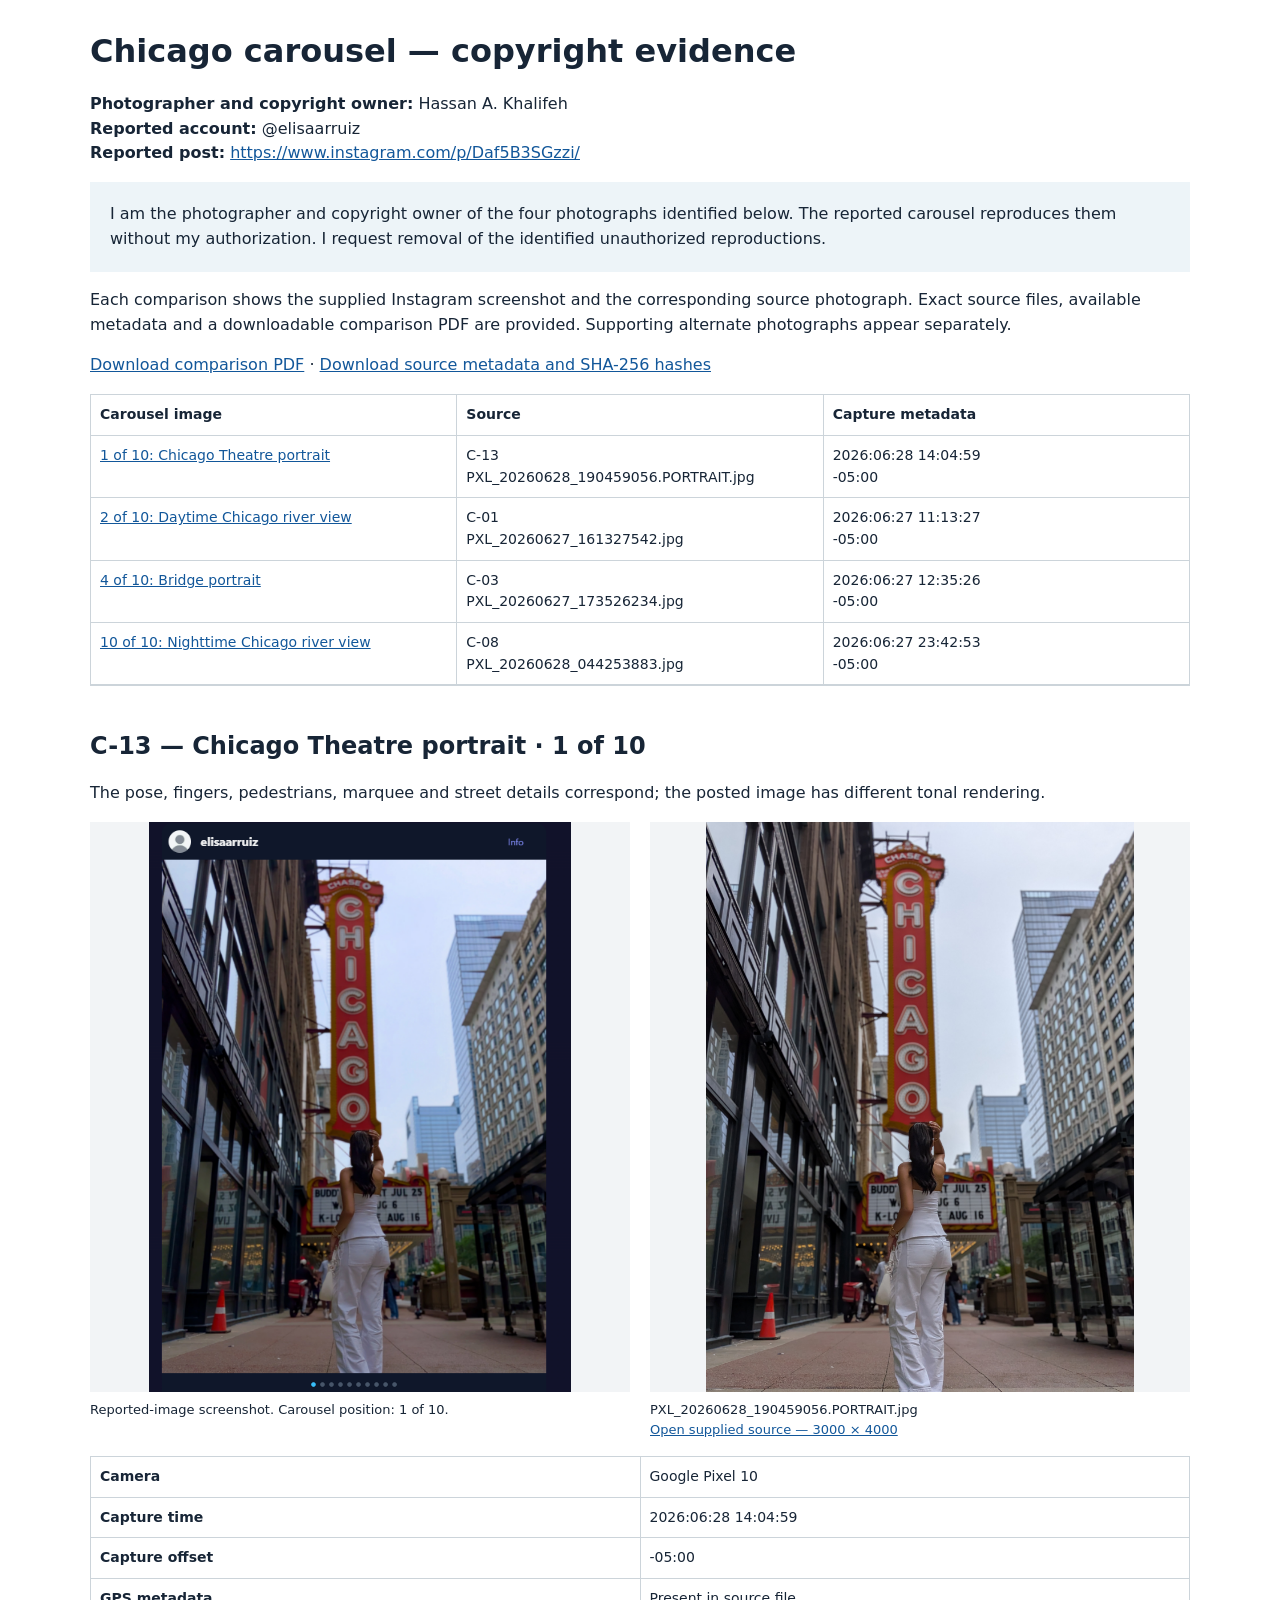
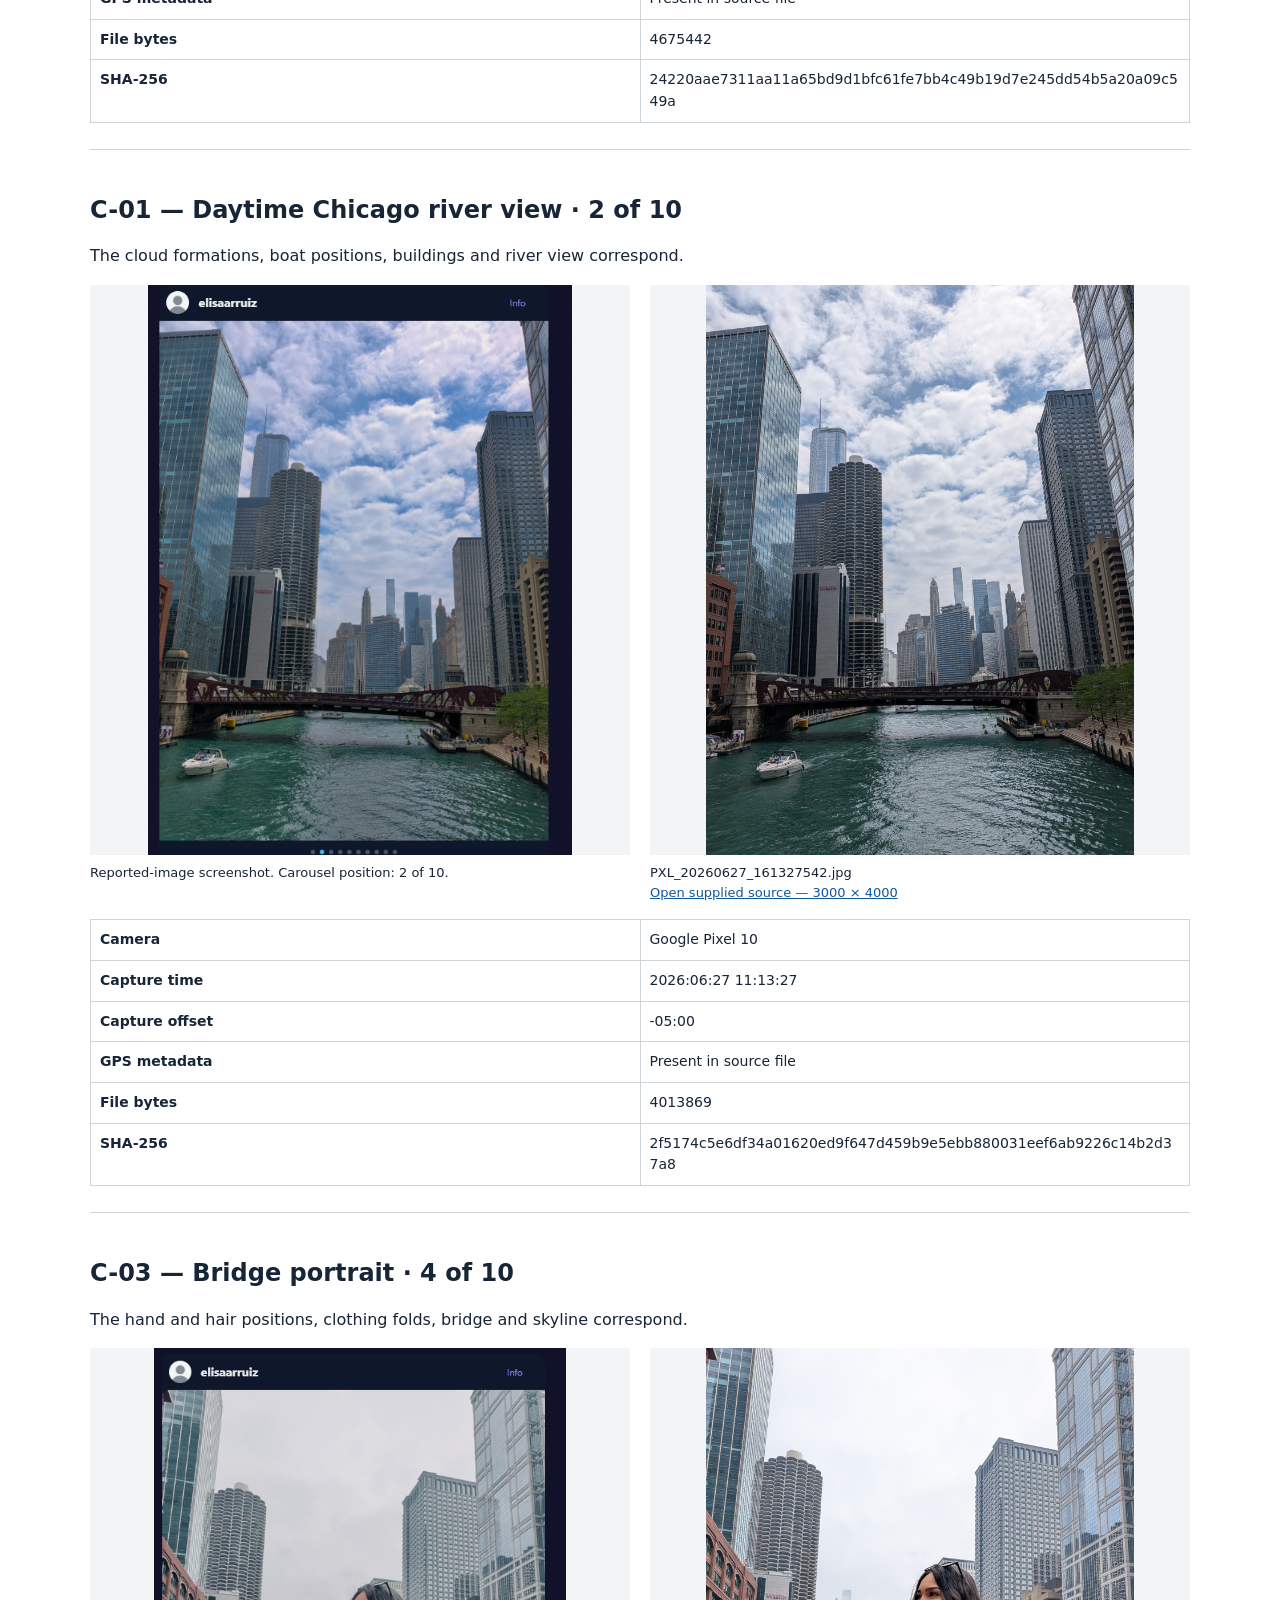
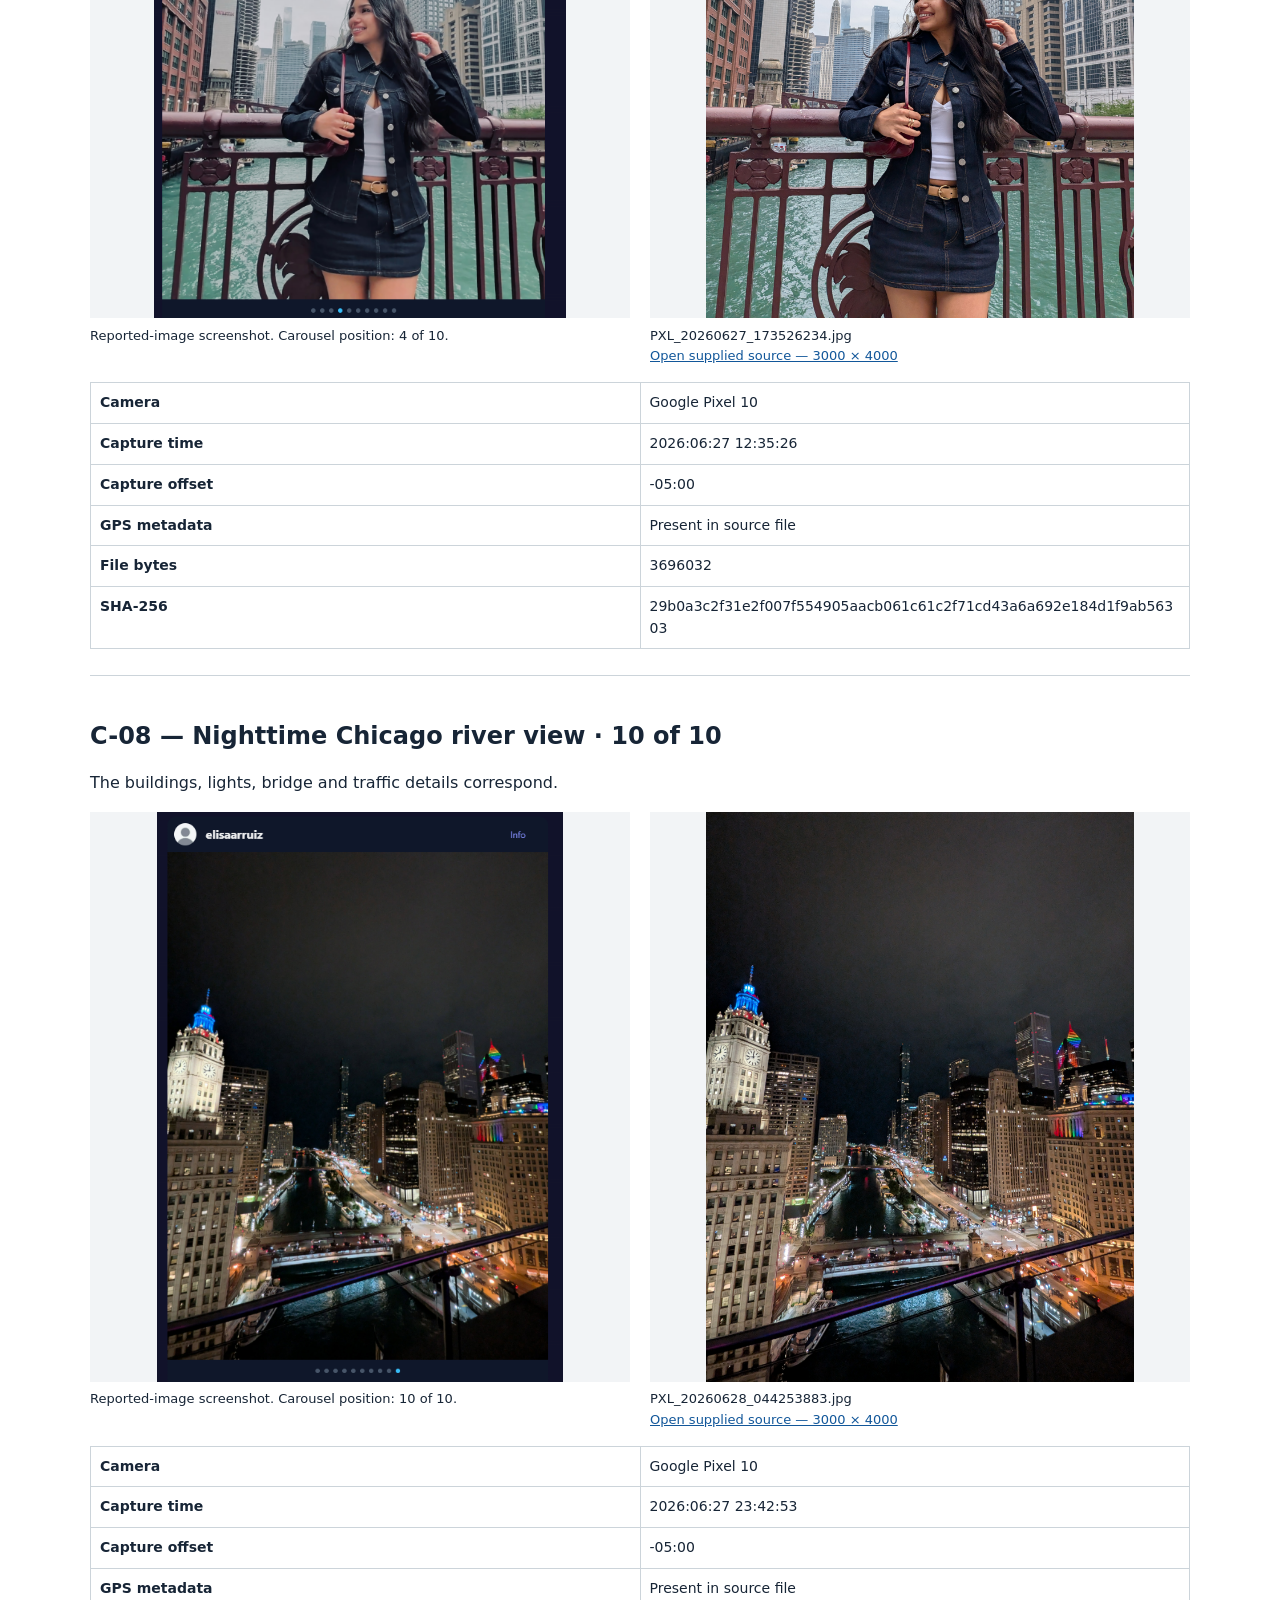
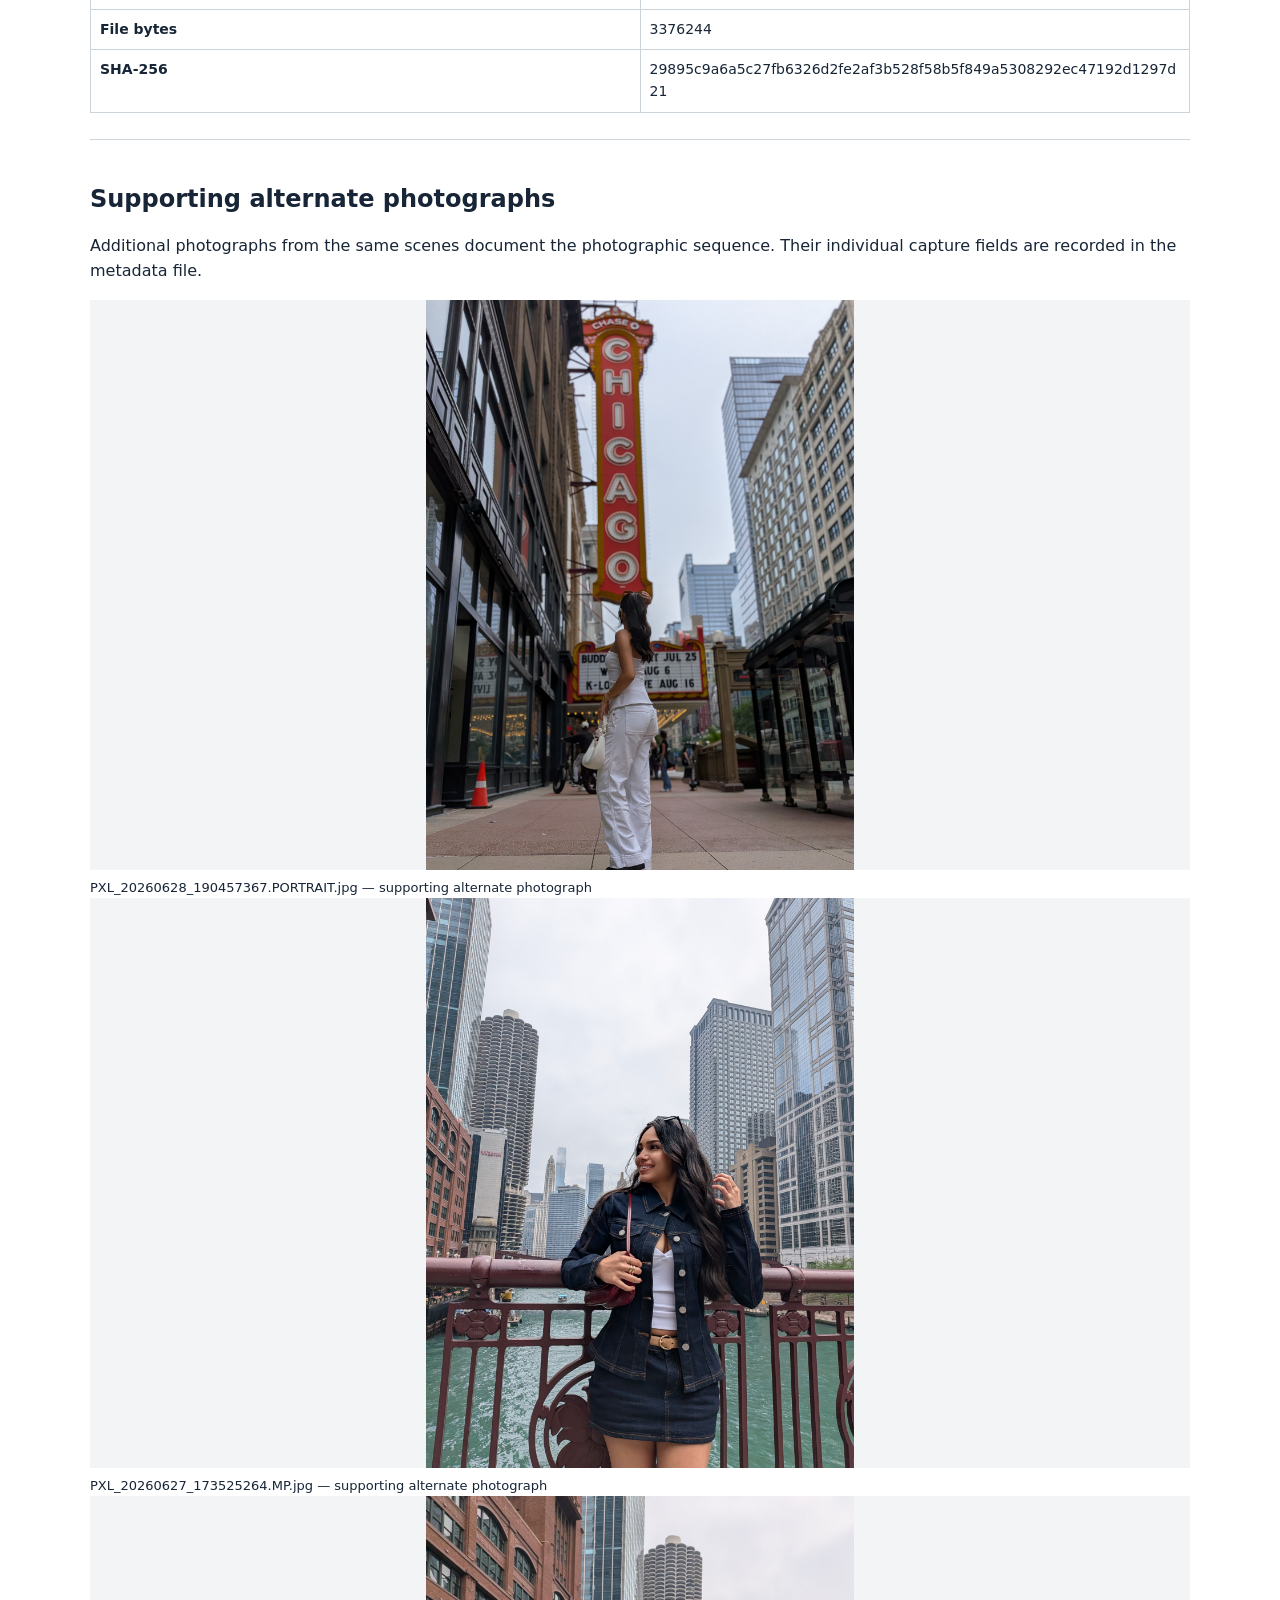
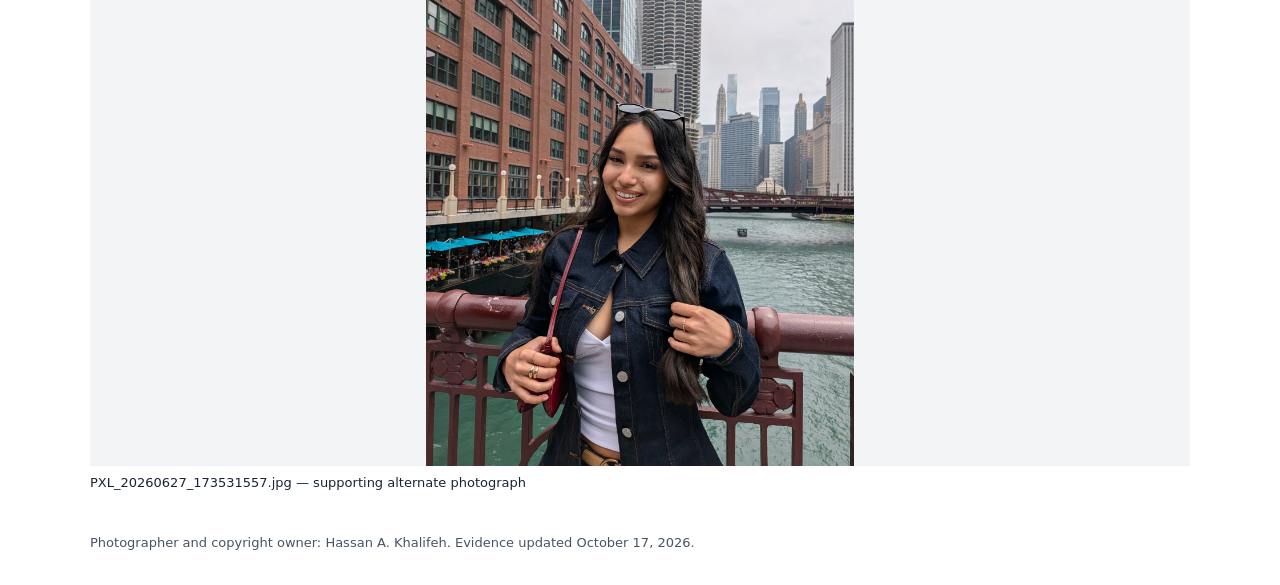
==== commit 12eb04d1: "Polish individual copyright evidence and removal requests" ====
--- a/chicago-carousel-evidence.html
+++ b/chicago-carousel-evidence.html
@@ -1 +1 @@
-<!doctype html><html lang="en"><head><meta charset="utf-8"><meta name="viewport" content="width=device-width,initial-scale=1"><meta name="robots" content="noindex,nofollow,noarchive"><title>Chicago copyright evidence</title><style>body{max-width:1100px;margin:32px auto;padding:0 22px;font:16px/1.55 system-ui;color:#172536}h1,h2{line-height:1.2}a{color:#12579a;overflow-wrap:anywhere}.summary{background:#edf4f8;padding:20px}.pair{display:grid;grid-template-columns:1fr 1fr;gap:20px}.pair>*{min-width:0}figure{margin:0}img{width:100%;height:570px;object-fit:contain;background:#f2f4f6}figcaption{font-size:13px;overflow-wrap:anywhere}section{padding:26px 0;border-top:1px solid #ccd4da}table{width:100%;border-collapse:collapse;table-layout:fixed;font-size:14px}td,th{padding:9px;border:1px solid #ccd4da;text-align:left;vertical-align:top;overflow-wrap:anywhere}.small{font-size:13px;color:#465563}@media(max-width:650px){.pair{grid-template-columns:1fr}img{height:auto}td,th{padding:6px;font-size:12px}}@media print{section{break-before:page}img{height:430px}}</style></head><body><h1>Chicago carousel — copyright evidence</h1><p><strong>Photographer and copyright owner:</strong> Hassan A. Khalifeh<br><strong>Reported account:</strong> @elisaarruiz<br><strong>Reported post:</strong> <a href="https://www.instagram.com/p/Daf5B3SGzzi/">https://www.instagram.com/p/Daf5B3SGzzi/</a></p><div class="summary">I am the photographer and copyright owner of the four photographs identified below. The reported carousel reproduces them without my authorization. I request removal of the identified unauthorized reproductions. This page concerns this one post.</div><p>Each comparison shows the supplied Instagram screenshot and the corresponding source photograph. Exact source files, available metadata and a downloadable comparison PDF are provided. Supporting alternate photographs appear separately.</p><p><a href="verified-2026-10-17/chicago/Chicago_Evidence.pdf">Download comparison PDF</a> · <a href="verified-2026-10-17/chicago/Source_Metadata.json">Download source metadata and SHA-256 hashes</a></p><table><tr><th>Carousel image</th><th>Source</th><th>Capture metadata</th></tr><tr><td><a href="#C-13">1 of 10: Chicago Theatre portrait</a></td><td>C-13<br>PXL_20260628_190459056.PORTRAIT.jpg</td><td>2026:06:28 14:04:59<br>-05:00</td></tr><tr><td><a href="#C-01">2 of 10: Daytime Chicago river view</a></td><td>C-01<br>PXL_20260627_161327542.jpg</td><td>2026:06:27 11:13:27<br>-05:00</td></tr><tr><td><a href="#C-03">4 of 10: Bridge portrait</a></td><td>C-03<br>PXL_20260627_173526234.jpg</td><td>2026:06:27 12:35:26<br>-05:00</td></tr><tr><td><a href="#C-08">10 of 10: Nighttime Chicago river view</a></td><td>C-08<br>PXL_20260628_044253883.jpg</td><td>2026:06:27 23:42:53<br>-05:00</td></tr></table><section id="C-13"><h2>C-13 — Chicago Theatre portrait · 1 of 10</h2><p>The pose, fingers, pedestrians, marquee and street details correspond; the posted image has different tonal rendering.</p><div class="pair"><figure><a href="verified-2026-10-17/chicago/screenshots/comparison-fdb0e4a8d092f128.png"><img src="verified-2026-10-17/chicago/screenshots/comparison-fdb0e4a8d092f128.png" alt="Reported Instagram screenshot: Chicago Theatre portrait"></a><figcaption>Reported-image screenshot. Carousel position: 1 of 10.</figcaption></figure><figure><a href="verified-2026-10-17/chicago/sources/PXL_20260628_190459056.PORTRAIT.jpg"><img src="verified-2026-10-17/chicago/sources/PXL_20260628_190459056.PORTRAIT.jpg" alt="Corresponding source: Chicago Theatre portrait"></a><figcaption>PXL_20260628_190459056.PORTRAIT.jpg<br><a href="verified-2026-10-17/chicago/sources/PXL_20260628_190459056.PORTRAIT.jpg">Open supplied source — 3000 × 4000</a></figcaption></figure></div><p></p><table><tr><th>Camera</th><td>Google Pixel 10</td></tr><tr><th>Capture time</th><td>2026:06:28 14:04:59</td></tr><tr><th>Capture offset</th><td>-05:00</td></tr><tr><th>GPS metadata</th><td>Present in source file</td></tr><tr><th>File bytes</th><td>4675442</td></tr><tr><th>SHA-256</th><td>24220aae7311aa11a65bd9d1bfc61fe7bb4c49b19d7e245dd54b5a20a09c549a</td></tr></table></section><section id="C-01"><h2>C-01 — Daytime Chicago river view · 2 of 10</h2><p>The cloud formations, boat positions, buildings and river view correspond.</p><div class="pair"><figure><a href="verified-2026-10-17/chicago/screenshots/comparison-80e5a5ea8a828743.png"><img src="verified-2026-10-17/chicago/screenshots/comparison-80e5a5ea8a828743.png" alt="Reported Instagram screenshot: Daytime Chicago river view"></a><figcaption>Reported-image screenshot. Carousel position: 2 of 10.</figcaption></figure><figure><a href="verified-2026-10-17/chicago/sources/PXL_20260627_161327542.jpg"><img src="verified-2026-10-17/chicago/sources/PXL_20260627_161327542.jpg" alt="Corresponding source: Daytime Chicago river view"></a><figcaption>PXL_20260627_161327542.jpg<br><a href="verified-2026-10-17/chicago/sources/PXL_20260627_161327542.jpg">Open supplied source — 3000 × 4000</a></figcaption></figure></div><p></p><table><tr><th>Camera</th><td>Google Pixel 10</td></tr><tr><th>Capture time</th><td>2026:06:27 11:13:27</td></tr><tr><th>Capture offset</th><td>-05:00</td></tr><tr><th>GPS metadata</th><td>Present in source file</td></tr><tr><th>File bytes</th><td>4013869</td></tr><tr><th>SHA-256</th><td>2f5174c5e6df34a01620ed9f647d459b9e5ebb880031eef6ab9226c14b2d37a8</td></tr></table></section><section id="C-03"><h2>C-03 — Bridge portrait · 4 of 10</h2><p>The hand and hair positions, clothing folds, bridge and skyline correspond.</p><div class="pair"><figure><a href="verified-2026-10-17/chicago/screenshots/comparison-6c9181787e60a935.png"><img src="verified-2026-10-17/chicago/screenshots/comparison-6c9181787e60a935.png" alt="Reported Instagram screenshot: Bridge portrait"></a><figcaption>Reported-image screenshot. Carousel position: 4 of 10.</figcaption></figure><figure><a href="verified-2026-10-17/chicago/sources/PXL_20260627_173526234.jpg"><img src="verified-2026-10-17/chicago/sources/PXL_20260627_173526234.jpg" alt="Corresponding source: Bridge portrait"></a><figcaption>PXL_20260627_173526234.jpg<br><a href="verified-2026-10-17/chicago/sources/PXL_20260627_173526234.jpg">Open supplied source — 3000 × 4000</a></figcaption></figure></div><p></p><table><tr><th>Camera</th><td>Google Pixel 10</td></tr><tr><th>Capture time</th><td>2026:06:27 12:35:26</td></tr><tr><th>Capture offset</th><td>-05:00</td></tr><tr><th>GPS metadata</th><td>Present in source file</td></tr><tr><th>File bytes</th><td>3696032</td></tr><tr><th>SHA-256</th><td>29b0a3c2f31e2f007f554905aacb061c61c2f71cd43a6a692e184d1f9ab56303</td></tr></table></section><section id="C-08"><h2>C-08 — Nighttime Chicago river view · 10 of 10</h2><p>The buildings, lights, bridge and traffic details correspond.</p><div class="pair"><figure><a href="verified-2026-10-17/chicago/screenshots/comparison-7e4069fa3e082a0d.png"><img src="verified-2026-10-17/chicago/screenshots/comparison-7e4069fa3e082a0d.png" alt="Reported Instagram screenshot: Nighttime Chicago river view"></a><figcaption>Reported-image screenshot. Carousel position: 10 of 10.</figcaption></figure><figure><a href="verified-2026-10-17/chicago/sources/PXL_20260628_044253883.jpg"><img src="verified-2026-10-17/chicago/sources/PXL_20260628_044253883.jpg" alt="Corresponding source: Nighttime Chicago river view"></a><figcaption>PXL_20260628_044253883.jpg<br><a href="verified-2026-10-17/chicago/sources/PXL_20260628_044253883.jpg">Open supplied source — 3000 × 4000</a></figcaption></figure></div><p></p><table><tr><th>Camera</th><td>Google Pixel 10</td></tr><tr><th>Capture time</th><td>2026:06:27 23:42:53</td></tr><tr><th>Capture offset</th><td>-05:00</td></tr><tr><th>GPS metadata</th><td>Present in source file</td></tr><tr><th>File bytes</th><td>3376244</td></tr><tr><th>SHA-256</th><td>29895c9a6a5c27fb6326d2fe2af3b528f58b5f849a5308292ec47192d1297d21</td></tr></table></section><section><h2>Supporting alternate photographs</h2><p>These are separate frames supplied from the same scenes, not additional claimed matches. Their individual capture fields are recorded in the metadata file.</p><figure><a href="verified-2026-10-17/chicago/supporting/PXL_20260628_190457367.PORTRAIT.jpg"><img loading="lazy" src="verified-2026-10-17/chicago/supporting/PXL_20260628_190457367.PORTRAIT.jpg" alt="Supporting alternate frame"></a><figcaption>PXL_20260628_190457367.PORTRAIT.jpg — supporting context only</figcaption></figure><figure><a href="verified-2026-10-17/chicago/supporting/PXL_20260627_173525264.MP.jpg"><img loading="lazy" src="verified-2026-10-17/chicago/supporting/PXL_20260627_173525264.MP.jpg" alt="Supporting alternate frame"></a><figcaption>PXL_20260627_173525264.MP.jpg — supporting context only</figcaption></figure><figure><a href="verified-2026-10-17/chicago/supporting/PXL_20260627_173531557.jpg"><img loading="lazy" src="verified-2026-10-17/chicago/supporting/PXL_20260627_173531557.jpg" alt="Supporting alternate frame"></a><figcaption>PXL_20260627_173531557.jpg — supporting context only</figcaption></figure></section><p class="small">Updated October 17, 2026. Capture metadata is reported as embedded in the supplied files. A visual match establishes corresponding image content; metadata and possession of files do not independently prove authorship. Screenshot positions are retained only where previously legible. This page does not assert live access to the private Instagram post.</p></body></html>+<!doctype html><html lang="en"><head><meta charset="utf-8"><meta name="viewport" content="width=device-width,initial-scale=1"><meta name="robots" content="noindex,nofollow,noarchive"><title>Chicago copyright evidence</title><style>body{max-width:1100px;margin:32px auto;padding:0 22px;font:16px/1.55 system-ui;color:#172536}h1,h2{line-height:1.2}a{color:#12579a;overflow-wrap:anywhere}.summary{background:#edf4f8;padding:20px}.pair{display:grid;grid-template-columns:1fr 1fr;gap:20px}.pair>*{min-width:0}figure{margin:0}img{width:100%;height:570px;object-fit:contain;background:#f2f4f6}figcaption{font-size:13px;overflow-wrap:anywhere}section{padding:26px 0;border-top:1px solid #ccd4da}table{width:100%;border-collapse:collapse;table-layout:fixed;font-size:14px}td,th{padding:9px;border:1px solid #ccd4da;text-align:left;vertical-align:top;overflow-wrap:anywhere}.small{font-size:13px;color:#465563}@media(max-width:650px){.pair{grid-template-columns:1fr}img{height:auto}td,th{padding:6px;font-size:12px}}@media print{section{break-before:page}img{height:430px}}</style></head><body><h1>Chicago carousel — copyright evidence</h1><p><strong>Photographer and copyright owner:</strong> Hassan A. Khalifeh<br><strong>Reported account:</strong> @elisaarruiz<br><strong>Reported post:</strong> <a href="https://www.instagram.com/p/Daf5B3SGzzi/">https://www.instagram.com/p/Daf5B3SGzzi/</a></p><div class="summary">I am the photographer and copyright owner of the four photographs identified below. The reported carousel reproduces them without my authorization. I request removal of the identified unauthorized reproductions. </div><p>Each comparison shows the supplied Instagram screenshot and the corresponding source photograph. Exact source files, available metadata and a downloadable comparison PDF are provided. Supporting alternate photographs appear separately.</p><p><a href="verified-2026-10-17/chicago/Chicago_Evidence.pdf">Download comparison PDF</a> · <a href="verified-2026-10-17/chicago/Source_Metadata.json">Download source metadata and SHA-256 hashes</a></p><table><tr><th>Carousel image</th><th>Source</th><th>Capture metadata</th></tr><tr><td><a href="#C-13">1 of 10: Chicago Theatre portrait</a></td><td>C-13<br>PXL_20260628_190459056.PORTRAIT.jpg</td><td>2026:06:28 14:04:59<br>-05:00</td></tr><tr><td><a href="#C-01">2 of 10: Daytime Chicago river view</a></td><td>C-01<br>PXL_20260627_161327542.jpg</td><td>2026:06:27 11:13:27<br>-05:00</td></tr><tr><td><a href="#C-03">4 of 10: Bridge portrait</a></td><td>C-03<br>PXL_20260627_173526234.jpg</td><td>2026:06:27 12:35:26<br>-05:00</td></tr><tr><td><a href="#C-08">10 of 10: Nighttime Chicago river view</a></td><td>C-08<br>PXL_20260628_044253883.jpg</td><td>2026:06:27 23:42:53<br>-05:00</td></tr></table><section id="C-13"><h2>C-13 — Chicago Theatre portrait · 1 of 10</h2><p>The pose, fingers, pedestrians, marquee and street details correspond; the posted image has different tonal rendering.</p><div class="pair"><figure><a href="verified-2026-10-17/chicago/screenshots/comparison-fdb0e4a8d092f128.png"><img src="verified-2026-10-17/chicago/screenshots/comparison-fdb0e4a8d092f128.png" alt="Reported Instagram screenshot: Chicago Theatre portrait"></a><figcaption>Reported-image screenshot. Carousel position: 1 of 10.</figcaption></figure><figure><a href="verified-2026-10-17/chicago/sources/PXL_20260628_190459056.PORTRAIT.jpg"><img src="verified-2026-10-17/chicago/sources/PXL_20260628_190459056.PORTRAIT.jpg" alt="Corresponding source: Chicago Theatre portrait"></a><figcaption>PXL_20260628_190459056.PORTRAIT.jpg<br><a href="verified-2026-10-17/chicago/sources/PXL_20260628_190459056.PORTRAIT.jpg">Open supplied source — 3000 × 4000</a></figcaption></figure></div><p></p><table><tr><th>Camera</th><td>Google Pixel 10</td></tr><tr><th>Capture time</th><td>2026:06:28 14:04:59</td></tr><tr><th>Capture offset</th><td>-05:00</td></tr><tr><th>GPS metadata</th><td>Present in source file</td></tr><tr><th>File bytes</th><td>4675442</td></tr><tr><th>SHA-256</th><td>24220aae7311aa11a65bd9d1bfc61fe7bb4c49b19d7e245dd54b5a20a09c549a</td></tr></table></section><section id="C-01"><h2>C-01 — Daytime Chicago river view · 2 of 10</h2><p>The cloud formations, boat positions, buildings and river view correspond.</p><div class="pair"><figure><a href="verified-2026-10-17/chicago/screenshots/comparison-80e5a5ea8a828743.png"><img src="verified-2026-10-17/chicago/screenshots/comparison-80e5a5ea8a828743.png" alt="Reported Instagram screenshot: Daytime Chicago river view"></a><figcaption>Reported-image screenshot. Carousel position: 2 of 10.</figcaption></figure><figure><a href="verified-2026-10-17/chicago/sources/PXL_20260627_161327542.jpg"><img src="verified-2026-10-17/chicago/sources/PXL_20260627_161327542.jpg" alt="Corresponding source: Daytime Chicago river view"></a><figcaption>PXL_20260627_161327542.jpg<br><a href="verified-2026-10-17/chicago/sources/PXL_20260627_161327542.jpg">Open supplied source — 3000 × 4000</a></figcaption></figure></div><p></p><table><tr><th>Camera</th><td>Google Pixel 10</td></tr><tr><th>Capture time</th><td>2026:06:27 11:13:27</td></tr><tr><th>Capture offset</th><td>-05:00</td></tr><tr><th>GPS metadata</th><td>Present in source file</td></tr><tr><th>File bytes</th><td>4013869</td></tr><tr><th>SHA-256</th><td>2f5174c5e6df34a01620ed9f647d459b9e5ebb880031eef6ab9226c14b2d37a8</td></tr></table></section><section id="C-03"><h2>C-03 — Bridge portrait · 4 of 10</h2><p>The hand and hair positions, clothing folds, bridge and skyline correspond.</p><div class="pair"><figure><a href="verified-2026-10-17/chicago/screenshots/comparison-6c9181787e60a935.png"><img src="verified-2026-10-17/chicago/screenshots/comparison-6c9181787e60a935.png" alt="Reported Instagram screenshot: Bridge portrait"></a><figcaption>Reported-image screenshot. Carousel position: 4 of 10.</figcaption></figure><figure><a href="verified-2026-10-17/chicago/sources/PXL_20260627_173526234.jpg"><img src="verified-2026-10-17/chicago/sources/PXL_20260627_173526234.jpg" alt="Corresponding source: Bridge portrait"></a><figcaption>PXL_20260627_173526234.jpg<br><a href="verified-2026-10-17/chicago/sources/PXL_20260627_173526234.jpg">Open supplied source — 3000 × 4000</a></figcaption></figure></div><p></p><table><tr><th>Camera</th><td>Google Pixel 10</td></tr><tr><th>Capture time</th><td>2026:06:27 12:35:26</td></tr><tr><th>Capture offset</th><td>-05:00</td></tr><tr><th>GPS metadata</th><td>Present in source file</td></tr><tr><th>File bytes</th><td>3696032</td></tr><tr><th>SHA-256</th><td>29b0a3c2f31e2f007f554905aacb061c61c2f71cd43a6a692e184d1f9ab56303</td></tr></table></section><section id="C-08"><h2>C-08 — Nighttime Chicago river view · 10 of 10</h2><p>The buildings, lights, bridge and traffic details correspond.</p><div class="pair"><figure><a href="verified-2026-10-17/chicago/screenshots/comparison-7e4069fa3e082a0d.png"><img src="verified-2026-10-17/chicago/screenshots/comparison-7e4069fa3e082a0d.png" alt="Reported Instagram screenshot: Nighttime Chicago river view"></a><figcaption>Reported-image screenshot. Carousel position: 10 of 10.</figcaption></figure><figure><a href="verified-2026-10-17/chicago/sources/PXL_20260628_044253883.jpg"><img src="verified-2026-10-17/chicago/sources/PXL_20260628_044253883.jpg" alt="Corresponding source: Nighttime Chicago river view"></a><figcaption>PXL_20260628_044253883.jpg<br><a href="verified-2026-10-17/chicago/sources/PXL_20260628_044253883.jpg">Open supplied source — 3000 × 4000</a></figcaption></figure></div><p></p><table><tr><th>Camera</th><td>Google Pixel 10</td></tr><tr><th>Capture time</th><td>2026:06:27 23:42:53</td></tr><tr><th>Capture offset</th><td>-05:00</td></tr><tr><th>GPS metadata</th><td>Present in source file</td></tr><tr><th>File bytes</th><td>3376244</td></tr><tr><th>SHA-256</th><td>29895c9a6a5c27fb6326d2fe2af3b528f58b5f849a5308292ec47192d1297d21</td></tr></table></section><section><h2>Supporting alternate photographs</h2><p>Additional photographs from the same scenes document the photographic sequence. Their individual capture fields are recorded in the metadata file.</p><figure><a href="verified-2026-10-17/chicago/supporting/PXL_20260628_190457367.PORTRAIT.jpg"><img loading="lazy" src="verified-2026-10-17/chicago/supporting/PXL_20260628_190457367.PORTRAIT.jpg" alt="Supporting alternate frame"></a><figcaption>PXL_20260628_190457367.PORTRAIT.jpg — supporting alternate photograph</figcaption></figure><figure><a href="verified-2026-10-17/chicago/supporting/PXL_20260627_173525264.MP.jpg"><img loading="lazy" src="verified-2026-10-17/chicago/supporting/PXL_20260627_173525264.MP.jpg" alt="Supporting alternate frame"></a><figcaption>PXL_20260627_173525264.MP.jpg — supporting alternate photograph</figcaption></figure><figure><a href="verified-2026-10-17/chicago/supporting/PXL_20260627_173531557.jpg"><img loading="lazy" src="verified-2026-10-17/chicago/supporting/PXL_20260627_173531557.jpg" alt="Supporting alternate frame"></a><figcaption>PXL_20260627_173531557.jpg — supporting alternate photograph</figcaption></figure></section><p class="small">Photographer and copyright owner: Hassan A. Khalifeh. Evidence updated October 17, 2026.</p></body></html>
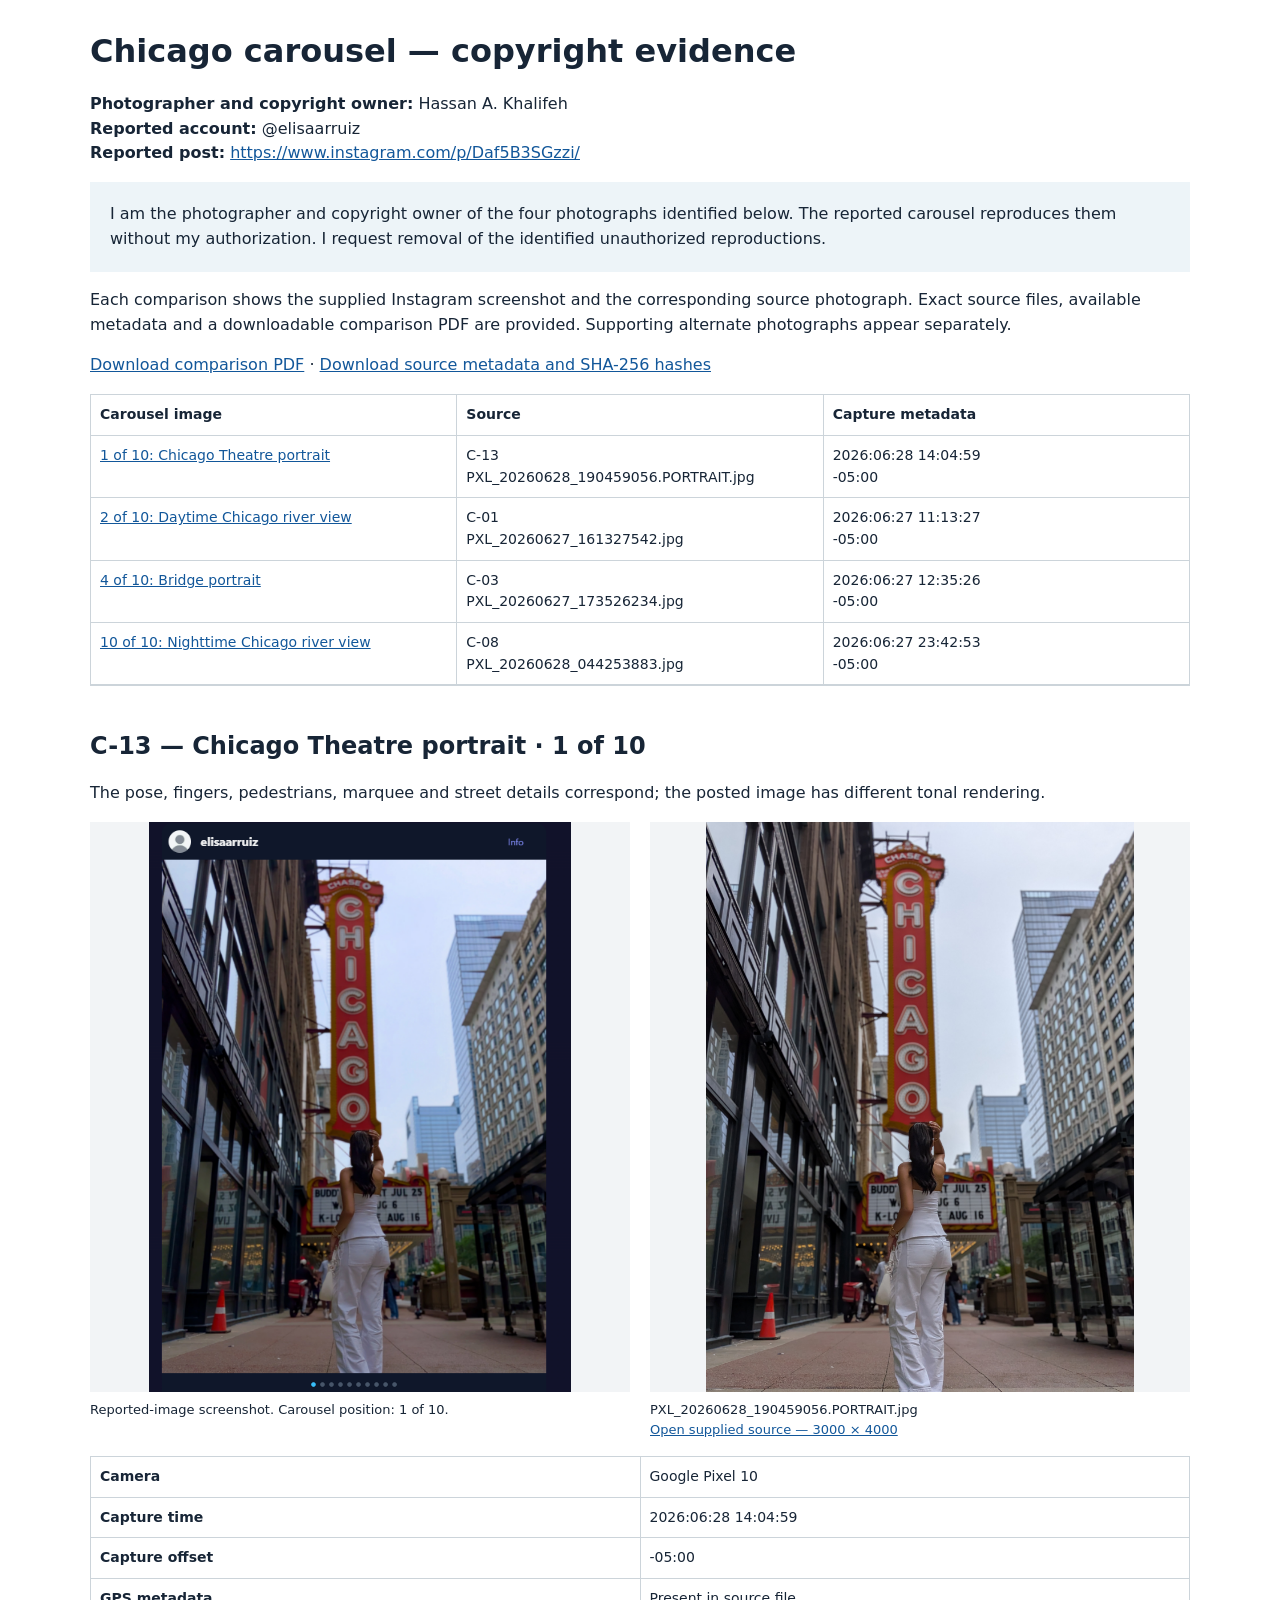
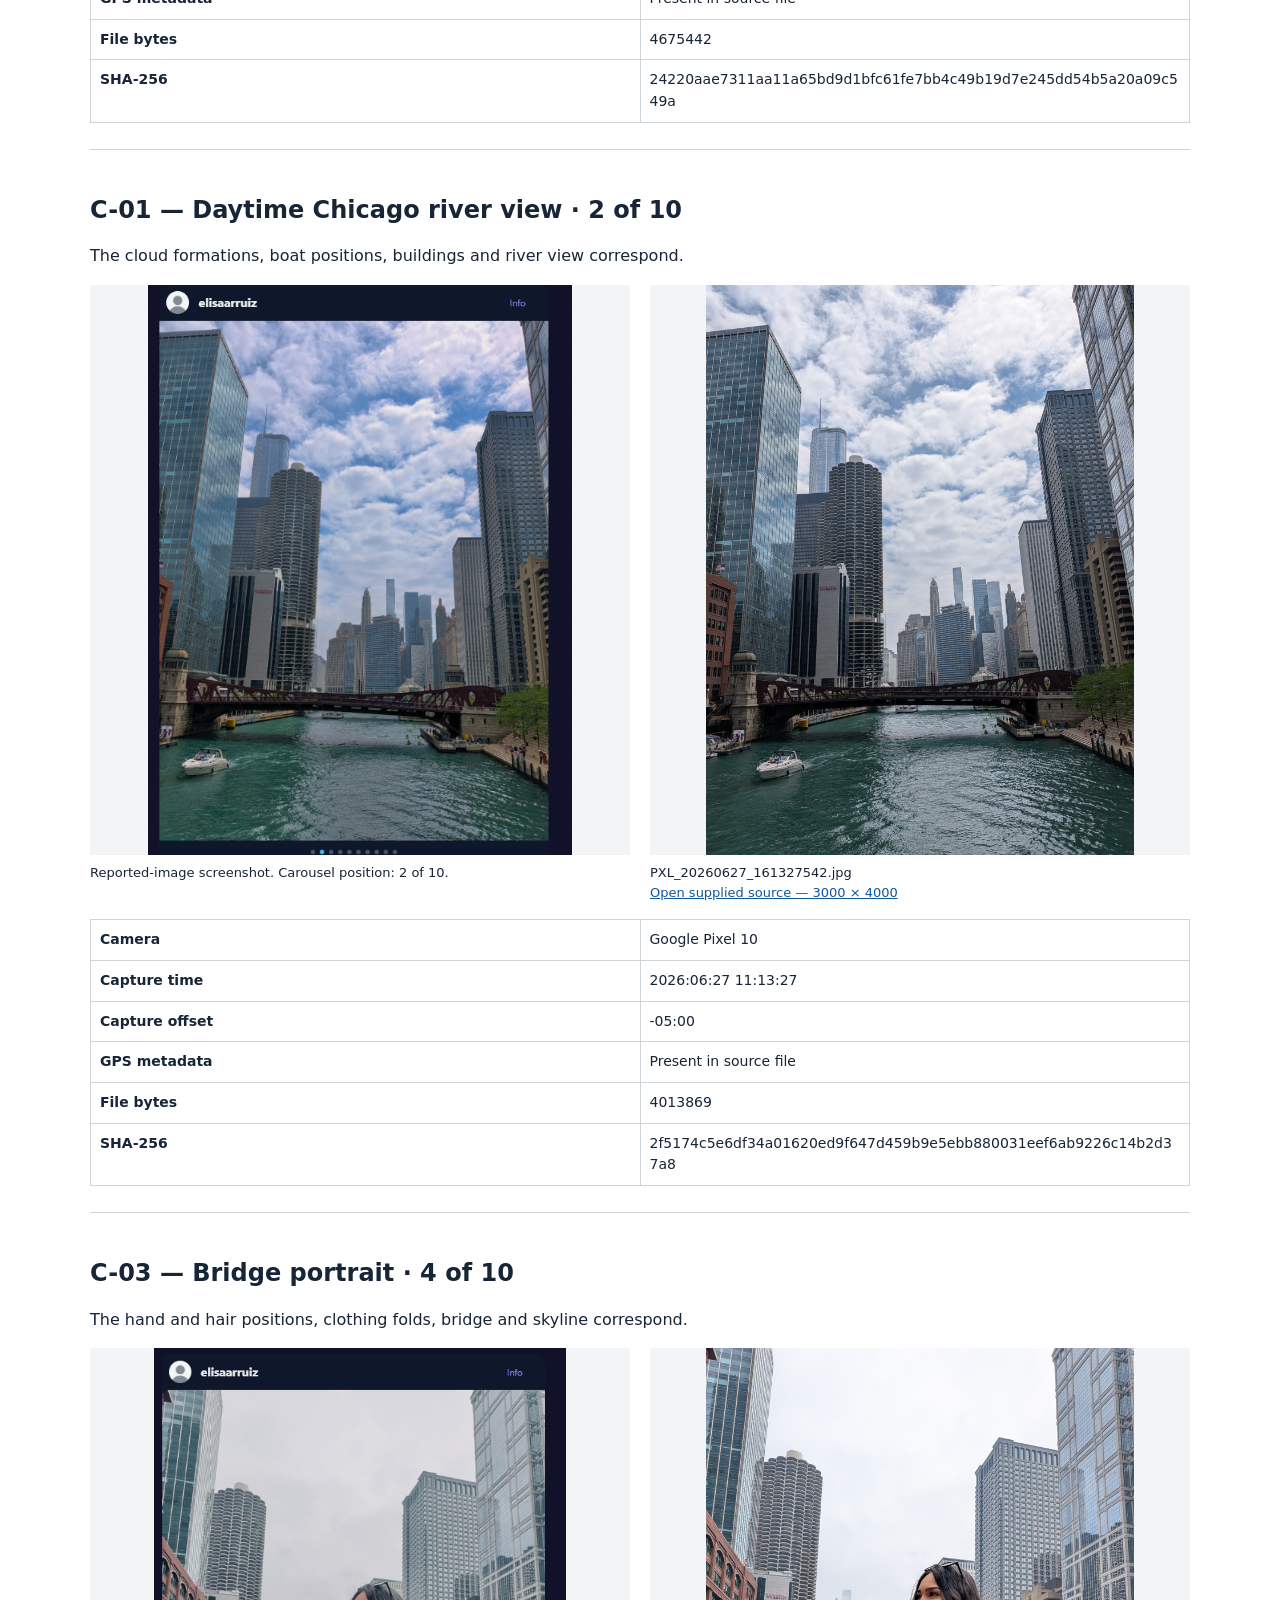
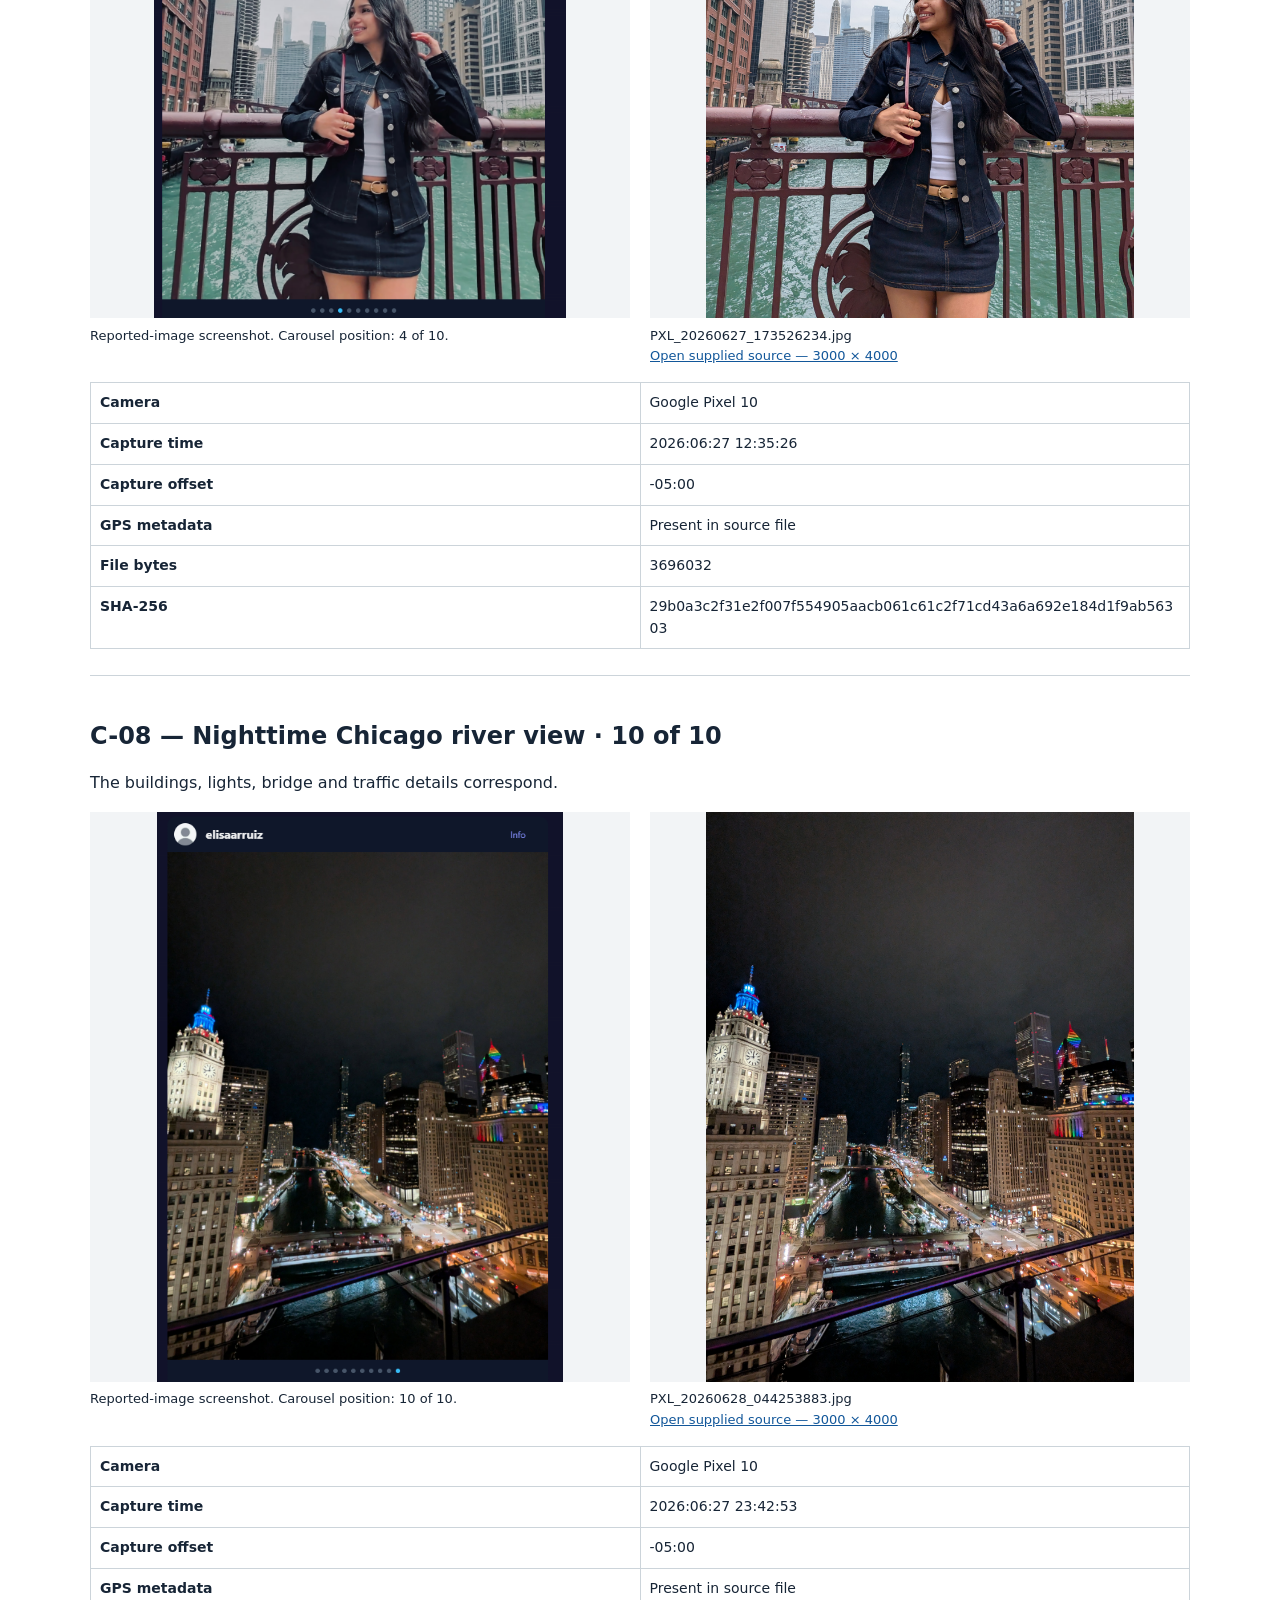
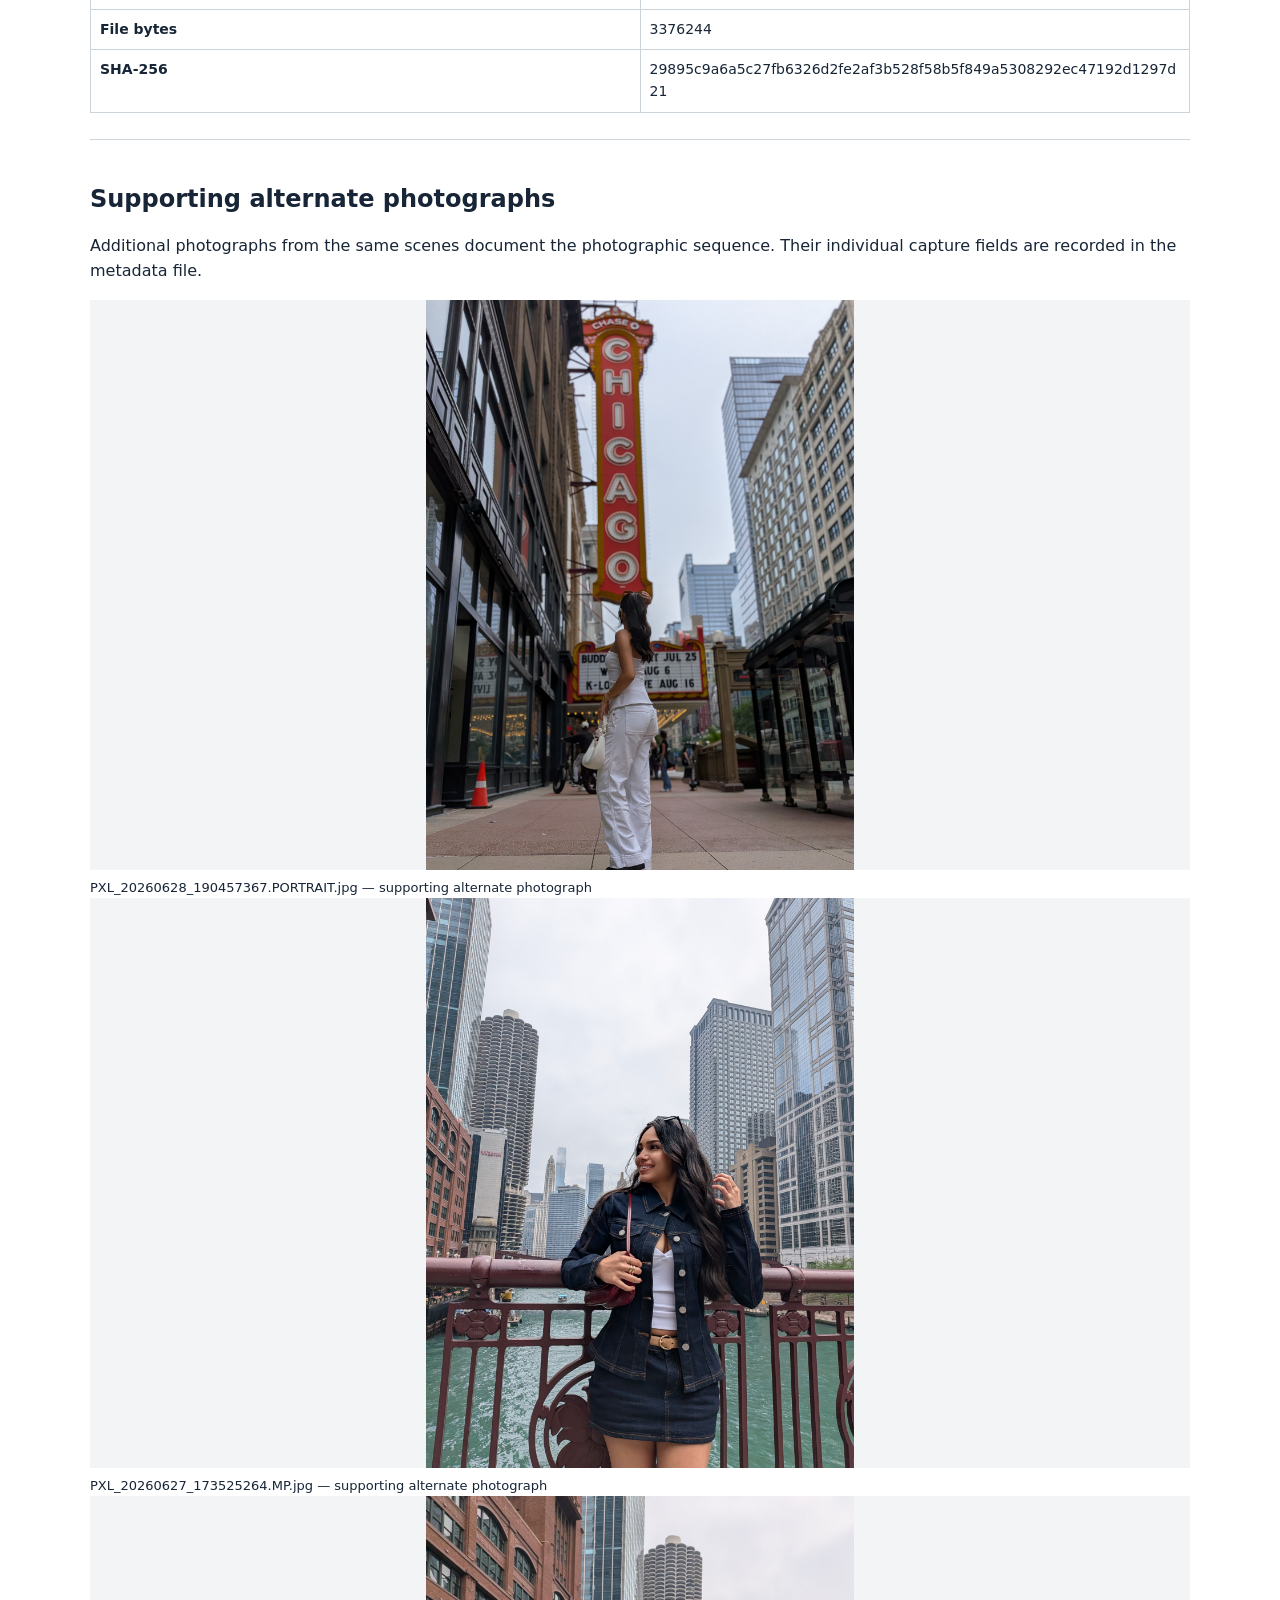
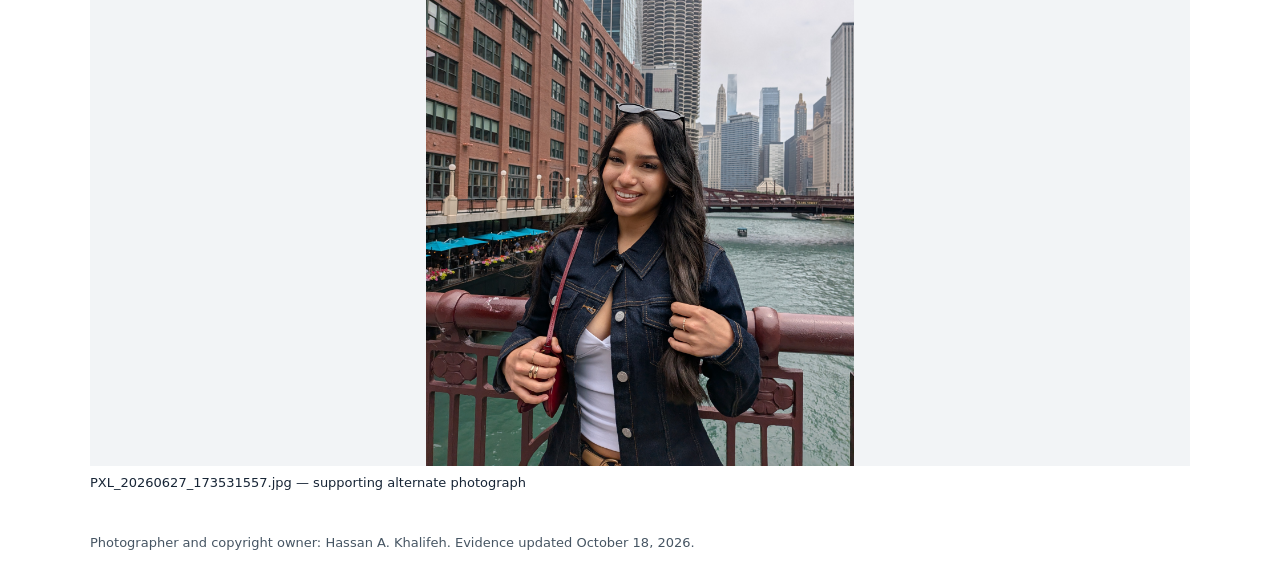
==== commit e5e519b5: "Publish twelve verified evidence files; remove temporary transfer workflow" ====
--- a/chicago-carousel-evidence.html
+++ b/chicago-carousel-evidence.html
@@ -1 +1 @@
-<!doctype html><html lang="en"><head><meta charset="utf-8"><meta name="viewport" content="width=device-width,initial-scale=1"><meta name="robots" content="noindex,nofollow,noarchive"><title>Chicago copyright evidence</title><style>body{max-width:1100px;margin:32px auto;padding:0 22px;font:16px/1.55 system-ui;color:#172536}h1,h2{line-height:1.2}a{color:#12579a;overflow-wrap:anywhere}.summary{background:#edf4f8;padding:20px}.pair{display:grid;grid-template-columns:1fr 1fr;gap:20px}.pair>*{min-width:0}figure{margin:0}img{width:100%;height:570px;object-fit:contain;background:#f2f4f6}figcaption{font-size:13px;overflow-wrap:anywhere}section{padding:26px 0;border-top:1px solid #ccd4da}table{width:100%;border-collapse:collapse;table-layout:fixed;font-size:14px}td,th{padding:9px;border:1px solid #ccd4da;text-align:left;vertical-align:top;overflow-wrap:anywhere}.small{font-size:13px;color:#465563}@media(max-width:650px){.pair{grid-template-columns:1fr}img{height:auto}td,th{padding:6px;font-size:12px}}@media print{section{break-before:page}img{height:430px}}</style></head><body><h1>Chicago carousel — copyright evidence</h1><p><strong>Photographer and copyright owner:</strong> Hassan A. Khalifeh<br><strong>Reported account:</strong> @elisaarruiz<br><strong>Reported post:</strong> <a href="https://www.instagram.com/p/Daf5B3SGzzi/">https://www.instagram.com/p/Daf5B3SGzzi/</a></p><div class="summary">I am the photographer and copyright owner of the four photographs identified below. The reported carousel reproduces them without my authorization. I request removal of the identified unauthorized reproductions. </div><p>Each comparison shows the supplied Instagram screenshot and the corresponding source photograph. Exact source files, available metadata and a downloadable comparison PDF are provided. Supporting alternate photographs appear separately.</p><p><a href="verified-2026-10-17/chicago/Chicago_Evidence.pdf">Download comparison PDF</a> · <a href="verified-2026-10-17/chicago/Source_Metadata.json">Download source metadata and SHA-256 hashes</a></p><table><tr><th>Carousel image</th><th>Source</th><th>Capture metadata</th></tr><tr><td><a href="#C-13">1 of 10: Chicago Theatre portrait</a></td><td>C-13<br>PXL_20260628_190459056.PORTRAIT.jpg</td><td>2026:06:28 14:04:59<br>-05:00</td></tr><tr><td><a href="#C-01">2 of 10: Daytime Chicago river view</a></td><td>C-01<br>PXL_20260627_161327542.jpg</td><td>2026:06:27 11:13:27<br>-05:00</td></tr><tr><td><a href="#C-03">4 of 10: Bridge portrait</a></td><td>C-03<br>PXL_20260627_173526234.jpg</td><td>2026:06:27 12:35:26<br>-05:00</td></tr><tr><td><a href="#C-08">10 of 10: Nighttime Chicago river view</a></td><td>C-08<br>PXL_20260628_044253883.jpg</td><td>2026:06:27 23:42:53<br>-05:00</td></tr></table><section id="C-13"><h2>C-13 — Chicago Theatre portrait · 1 of 10</h2><p>The pose, fingers, pedestrians, marquee and street details correspond; the posted image has different tonal rendering.</p><div class="pair"><figure><a href="verified-2026-10-17/chicago/screenshots/comparison-fdb0e4a8d092f128.png"><img src="verified-2026-10-17/chicago/screenshots/comparison-fdb0e4a8d092f128.png" alt="Reported Instagram screenshot: Chicago Theatre portrait"></a><figcaption>Reported-image screenshot. Carousel position: 1 of 10.</figcaption></figure><figure><a href="verified-2026-10-17/chicago/sources/PXL_20260628_190459056.PORTRAIT.jpg"><img src="verified-2026-10-17/chicago/sources/PXL_20260628_190459056.PORTRAIT.jpg" alt="Corresponding source: Chicago Theatre portrait"></a><figcaption>PXL_20260628_190459056.PORTRAIT.jpg<br><a href="verified-2026-10-17/chicago/sources/PXL_20260628_190459056.PORTRAIT.jpg">Open supplied source — 3000 × 4000</a></figcaption></figure></div><p></p><table><tr><th>Camera</th><td>Google Pixel 10</td></tr><tr><th>Capture time</th><td>2026:06:28 14:04:59</td></tr><tr><th>Capture offset</th><td>-05:00</td></tr><tr><th>GPS metadata</th><td>Present in source file</td></tr><tr><th>File bytes</th><td>4675442</td></tr><tr><th>SHA-256</th><td>24220aae7311aa11a65bd9d1bfc61fe7bb4c49b19d7e245dd54b5a20a09c549a</td></tr></table></section><section id="C-01"><h2>C-01 — Daytime Chicago river view · 2 of 10</h2><p>The cloud formations, boat positions, buildings and river view correspond.</p><div class="pair"><figure><a href="verified-2026-10-17/chicago/screenshots/comparison-80e5a5ea8a828743.png"><img src="verified-2026-10-17/chicago/screenshots/comparison-80e5a5ea8a828743.png" alt="Reported Instagram screenshot: Daytime Chicago river view"></a><figcaption>Reported-image screenshot. Carousel position: 2 of 10.</figcaption></figure><figure><a href="verified-2026-10-17/chicago/sources/PXL_20260627_161327542.jpg"><img src="verified-2026-10-17/chicago/sources/PXL_20260627_161327542.jpg" alt="Corresponding source: Daytime Chicago river view"></a><figcaption>PXL_20260627_161327542.jpg<br><a href="verified-2026-10-17/chicago/sources/PXL_20260627_161327542.jpg">Open supplied source — 3000 × 4000</a></figcaption></figure></div><p></p><table><tr><th>Camera</th><td>Google Pixel 10</td></tr><tr><th>Capture time</th><td>2026:06:27 11:13:27</td></tr><tr><th>Capture offset</th><td>-05:00</td></tr><tr><th>GPS metadata</th><td>Present in source file</td></tr><tr><th>File bytes</th><td>4013869</td></tr><tr><th>SHA-256</th><td>2f5174c5e6df34a01620ed9f647d459b9e5ebb880031eef6ab9226c14b2d37a8</td></tr></table></section><section id="C-03"><h2>C-03 — Bridge portrait · 4 of 10</h2><p>The hand and hair positions, clothing folds, bridge and skyline correspond.</p><div class="pair"><figure><a href="verified-2026-10-17/chicago/screenshots/comparison-6c9181787e60a935.png"><img src="verified-2026-10-17/chicago/screenshots/comparison-6c9181787e60a935.png" alt="Reported Instagram screenshot: Bridge portrait"></a><figcaption>Reported-image screenshot. Carousel position: 4 of 10.</figcaption></figure><figure><a href="verified-2026-10-17/chicago/sources/PXL_20260627_173526234.jpg"><img src="verified-2026-10-17/chicago/sources/PXL_20260627_173526234.jpg" alt="Corresponding source: Bridge portrait"></a><figcaption>PXL_20260627_173526234.jpg<br><a href="verified-2026-10-17/chicago/sources/PXL_20260627_173526234.jpg">Open supplied source — 3000 × 4000</a></figcaption></figure></div><p></p><table><tr><th>Camera</th><td>Google Pixel 10</td></tr><tr><th>Capture time</th><td>2026:06:27 12:35:26</td></tr><tr><th>Capture offset</th><td>-05:00</td></tr><tr><th>GPS metadata</th><td>Present in source file</td></tr><tr><th>File bytes</th><td>3696032</td></tr><tr><th>SHA-256</th><td>29b0a3c2f31e2f007f554905aacb061c61c2f71cd43a6a692e184d1f9ab56303</td></tr></table></section><section id="C-08"><h2>C-08 — Nighttime Chicago river view · 10 of 10</h2><p>The buildings, lights, bridge and traffic details correspond.</p><div class="pair"><figure><a href="verified-2026-10-17/chicago/screenshots/comparison-7e4069fa3e082a0d.png"><img src="verified-2026-10-17/chicago/screenshots/comparison-7e4069fa3e082a0d.png" alt="Reported Instagram screenshot: Nighttime Chicago river view"></a><figcaption>Reported-image screenshot. Carousel position: 10 of 10.</figcaption></figure><figure><a href="verified-2026-10-17/chicago/sources/PXL_20260628_044253883.jpg"><img src="verified-2026-10-17/chicago/sources/PXL_20260628_044253883.jpg" alt="Corresponding source: Nighttime Chicago river view"></a><figcaption>PXL_20260628_044253883.jpg<br><a href="verified-2026-10-17/chicago/sources/PXL_20260628_044253883.jpg">Open supplied source — 3000 × 4000</a></figcaption></figure></div><p></p><table><tr><th>Camera</th><td>Google Pixel 10</td></tr><tr><th>Capture time</th><td>2026:06:27 23:42:53</td></tr><tr><th>Capture offset</th><td>-05:00</td></tr><tr><th>GPS metadata</th><td>Present in source file</td></tr><tr><th>File bytes</th><td>3376244</td></tr><tr><th>SHA-256</th><td>29895c9a6a5c27fb6326d2fe2af3b528f58b5f849a5308292ec47192d1297d21</td></tr></table></section><section><h2>Supporting alternate photographs</h2><p>Additional photographs from the same scenes document the photographic sequence. Their individual capture fields are recorded in the metadata file.</p><figure><a href="verified-2026-10-17/chicago/supporting/PXL_20260628_190457367.PORTRAIT.jpg"><img loading="lazy" src="verified-2026-10-17/chicago/supporting/PXL_20260628_190457367.PORTRAIT.jpg" alt="Supporting alternate frame"></a><figcaption>PXL_20260628_190457367.PORTRAIT.jpg — supporting alternate photograph</figcaption></figure><figure><a href="verified-2026-10-17/chicago/supporting/PXL_20260627_173525264.MP.jpg"><img loading="lazy" src="verified-2026-10-17/chicago/supporting/PXL_20260627_173525264.MP.jpg" alt="Supporting alternate frame"></a><figcaption>PXL_20260627_173525264.MP.jpg — supporting alternate photograph</figcaption></figure><figure><a href="verified-2026-10-17/chicago/supporting/PXL_20260627_173531557.jpg"><img loading="lazy" src="verified-2026-10-17/chicago/supporting/PXL_20260627_173531557.jpg" alt="Supporting alternate frame"></a><figcaption>PXL_20260627_173531557.jpg — supporting alternate photograph</figcaption></figure></section><p class="small">Photographer and copyright owner: Hassan A. Khalifeh. Evidence updated October 17, 2026.</p></body></html>+<!doctype html><html lang="en"><head><meta charset="utf-8"><meta name="viewport" content="width=device-width,initial-scale=1"><meta name="robots" content="noindex,nofollow,noarchive"><title>Chicago copyright evidence</title><style>body{max-width:1100px;margin:32px auto;padding:0 22px;font:16px/1.55 system-ui;color:#172536}h1,h2{line-height:1.2}a{color:#12579a;overflow-wrap:anywhere}.summary{background:#edf4f8;padding:20px}.pair{display:grid;grid-template-columns:1fr 1fr;gap:20px}.pair>*{min-width:0}figure{margin:0}img{width:100%;height:570px;object-fit:contain;background:#f2f4f6}figcaption{font-size:13px;overflow-wrap:anywhere}section{padding:26px 0;border-top:1px solid #ccd4da}table{width:100%;border-collapse:collapse;table-layout:fixed;font-size:14px}td,th{padding:9px;border:1px solid #ccd4da;text-align:left;vertical-align:top;overflow-wrap:anywhere}.small{font-size:13px;color:#465563}@media(max-width:650px){.pair{grid-template-columns:1fr}img{height:auto}td,th{padding:6px;font-size:12px}}@media print{section{break-before:page}img{height:430px}}</style></head><body><h1>Chicago carousel — copyright evidence</h1><p><strong>Photographer and copyright owner:</strong> Hassan A. Khalifeh<br><strong>Reported account:</strong> @elisaarruiz<br><strong>Reported post:</strong> <a href="https://www.instagram.com/p/Daf5B3SGzzi/">https://www.instagram.com/p/Daf5B3SGzzi/</a></p><div class="summary">I am the photographer and copyright owner of the four photographs identified below. The reported carousel reproduces them without my authorization. I request removal of the identified unauthorized reproductions. </div><p>Each comparison shows the supplied Instagram screenshot and the corresponding source photograph. Exact source files, available metadata and a downloadable comparison PDF are provided. Supporting alternate photographs appear separately.</p><p><a href="verified-2026-10-17/chicago/Chicago_Evidence.pdf">Download comparison PDF</a> · <a href="verified-2026-10-17/chicago/Source_Metadata.json">Download source metadata and SHA-256 hashes</a></p><table><tr><th>Carousel image</th><th>Source</th><th>Capture metadata</th></tr><tr><td><a href="#C-13">1 of 10: Chicago Theatre portrait</a></td><td>C-13<br>PXL_20260628_190459056.PORTRAIT.jpg</td><td>2026:06:28 14:04:59<br>-05:00</td></tr><tr><td><a href="#C-01">2 of 10: Daytime Chicago river view</a></td><td>C-01<br>PXL_20260627_161327542.jpg</td><td>2026:06:27 11:13:27<br>-05:00</td></tr><tr><td><a href="#C-03">4 of 10: Bridge portrait</a></td><td>C-03<br>PXL_20260627_173526234.jpg</td><td>2026:06:27 12:35:26<br>-05:00</td></tr><tr><td><a href="#C-08">10 of 10: Nighttime Chicago river view</a></td><td>C-08<br>PXL_20260628_044253883.jpg</td><td>2026:06:27 23:42:53<br>-05:00</td></tr></table><section id="C-13"><h2>C-13 — Chicago Theatre portrait · 1 of 10</h2><p>The pose, fingers, pedestrians, marquee and street details correspond; the posted image has different tonal rendering.</p><div class="pair"><figure><a href="verified-2026-10-17/chicago/screenshots/comparison-fdb0e4a8d092f128.png"><img src="verified-2026-10-17/chicago/screenshots/comparison-fdb0e4a8d092f128.png" alt="Reported Instagram screenshot: Chicago Theatre portrait"></a><figcaption>Reported-image screenshot. Carousel position: 1 of 10.</figcaption></figure><figure><a href="verified-2026-10-17/chicago/sources/PXL_20260628_190459056.PORTRAIT.jpg"><img src="verified-2026-10-17/chicago/sources/PXL_20260628_190459056.PORTRAIT.jpg" alt="Corresponding source: Chicago Theatre portrait"></a><figcaption>PXL_20260628_190459056.PORTRAIT.jpg<br><a href="verified-2026-10-17/chicago/sources/PXL_20260628_190459056.PORTRAIT.jpg">Open supplied source — 3000 × 4000</a></figcaption></figure></div><p></p><table><tr><th>Camera</th><td>Google Pixel 10</td></tr><tr><th>Capture time</th><td>2026:06:28 14:04:59</td></tr><tr><th>Capture offset</th><td>-05:00</td></tr><tr><th>GPS metadata</th><td>Present in source file</td></tr><tr><th>File bytes</th><td>4675442</td></tr><tr><th>SHA-256</th><td>24220aae7311aa11a65bd9d1bfc61fe7bb4c49b19d7e245dd54b5a20a09c549a</td></tr></table></section><section id="C-01"><h2>C-01 — Daytime Chicago river view · 2 of 10</h2><p>The cloud formations, boat positions, buildings and river view correspond.</p><div class="pair"><figure><a href="verified-2026-10-17/chicago/screenshots/comparison-80e5a5ea8a828743.png"><img src="verified-2026-10-17/chicago/screenshots/comparison-80e5a5ea8a828743.png" alt="Reported Instagram screenshot: Daytime Chicago river view"></a><figcaption>Reported-image screenshot. Carousel position: 2 of 10.</figcaption></figure><figure><a href="verified-2026-10-17/chicago/sources/PXL_20260627_161327542.jpg"><img src="verified-2026-10-17/chicago/sources/PXL_20260627_161327542.jpg" alt="Corresponding source: Daytime Chicago river view"></a><figcaption>PXL_20260627_161327542.jpg<br><a href="verified-2026-10-17/chicago/sources/PXL_20260627_161327542.jpg">Open supplied source — 3000 × 4000</a></figcaption></figure></div><p></p><table><tr><th>Camera</th><td>Google Pixel 10</td></tr><tr><th>Capture time</th><td>2026:06:27 11:13:27</td></tr><tr><th>Capture offset</th><td>-05:00</td></tr><tr><th>GPS metadata</th><td>Present in source file</td></tr><tr><th>File bytes</th><td>4013869</td></tr><tr><th>SHA-256</th><td>2f5174c5e6df34a01620ed9f647d459b9e5ebb880031eef6ab9226c14b2d37a8</td></tr></table></section><section id="C-03"><h2>C-03 — Bridge portrait · 4 of 10</h2><p>The hand and hair positions, clothing folds, bridge and skyline correspond.</p><div class="pair"><figure><a href="verified-2026-10-17/chicago/screenshots/comparison-6c9181787e60a935.png"><img src="verified-2026-10-17/chicago/screenshots/comparison-6c9181787e60a935.png" alt="Reported Instagram screenshot: Bridge portrait"></a><figcaption>Reported-image screenshot. Carousel position: 4 of 10.</figcaption></figure><figure><a href="verified-2026-10-17/chicago/sources/PXL_20260627_173526234.jpg"><img src="verified-2026-10-17/chicago/sources/PXL_20260627_173526234.jpg" alt="Corresponding source: Bridge portrait"></a><figcaption>PXL_20260627_173526234.jpg<br><a href="verified-2026-10-17/chicago/sources/PXL_20260627_173526234.jpg">Open supplied source — 3000 × 4000</a></figcaption></figure></div><p></p><table><tr><th>Camera</th><td>Google Pixel 10</td></tr><tr><th>Capture time</th><td>2026:06:27 12:35:26</td></tr><tr><th>Capture offset</th><td>-05:00</td></tr><tr><th>GPS metadata</th><td>Present in source file</td></tr><tr><th>File bytes</th><td>3696032</td></tr><tr><th>SHA-256</th><td>29b0a3c2f31e2f007f554905aacb061c61c2f71cd43a6a692e184d1f9ab56303</td></tr></table></section><section id="C-08"><h2>C-08 — Nighttime Chicago river view · 10 of 10</h2><p>The buildings, lights, bridge and traffic details correspond.</p><div class="pair"><figure><a href="verified-2026-10-17/chicago/screenshots/comparison-7e4069fa3e082a0d.png"><img src="verified-2026-10-17/chicago/screenshots/comparison-7e4069fa3e082a0d.png" alt="Reported Instagram screenshot: Nighttime Chicago river view"></a><figcaption>Reported-image screenshot. Carousel position: 10 of 10.</figcaption></figure><figure><a href="verified-2026-10-17/chicago/sources/PXL_20260628_044253883.jpg"><img src="verified-2026-10-17/chicago/sources/PXL_20260628_044253883.jpg" alt="Corresponding source: Nighttime Chicago river view"></a><figcaption>PXL_20260628_044253883.jpg<br><a href="verified-2026-10-17/chicago/sources/PXL_20260628_044253883.jpg">Open supplied source — 3000 × 4000</a></figcaption></figure></div><p></p><table><tr><th>Camera</th><td>Google Pixel 10</td></tr><tr><th>Capture time</th><td>2026:06:27 23:42:53</td></tr><tr><th>Capture offset</th><td>-05:00</td></tr><tr><th>GPS metadata</th><td>Present in source file</td></tr><tr><th>File bytes</th><td>3376244</td></tr><tr><th>SHA-256</th><td>29895c9a6a5c27fb6326d2fe2af3b528f58b5f849a5308292ec47192d1297d21</td></tr></table></section><section><h2>Supporting alternate photographs</h2><p>Additional photographs from the same scenes document the photographic sequence. Their individual capture fields are recorded in the metadata file.</p><figure><a href="verified-2026-10-17/chicago/supporting/PXL_20260628_190457367.PORTRAIT.jpg"><img loading="lazy" src="verified-2026-10-17/chicago/supporting/PXL_20260628_190457367.PORTRAIT.jpg" alt="Supporting alternate frame"></a><figcaption>PXL_20260628_190457367.PORTRAIT.jpg — supporting alternate photograph</figcaption></figure><figure><a href="verified-2026-10-17/chicago/supporting/PXL_20260627_173525264.MP.jpg"><img loading="lazy" src="verified-2026-10-17/chicago/supporting/PXL_20260627_173525264.MP.jpg" alt="Supporting alternate frame"></a><figcaption>PXL_20260627_173525264.MP.jpg — supporting alternate photograph</figcaption></figure><figure><a href="verified-2026-10-17/chicago/supporting/PXL_20260627_173531557.jpg"><img loading="lazy" src="verified-2026-10-17/chicago/supporting/PXL_20260627_173531557.jpg" alt="Supporting alternate frame"></a><figcaption>PXL_20260627_173531557.jpg — supporting alternate photograph</figcaption></figure></section><p class="small">Photographer and copyright owner: Hassan A. Khalifeh. Evidence updated October 18, 2026.</p></body></html>
